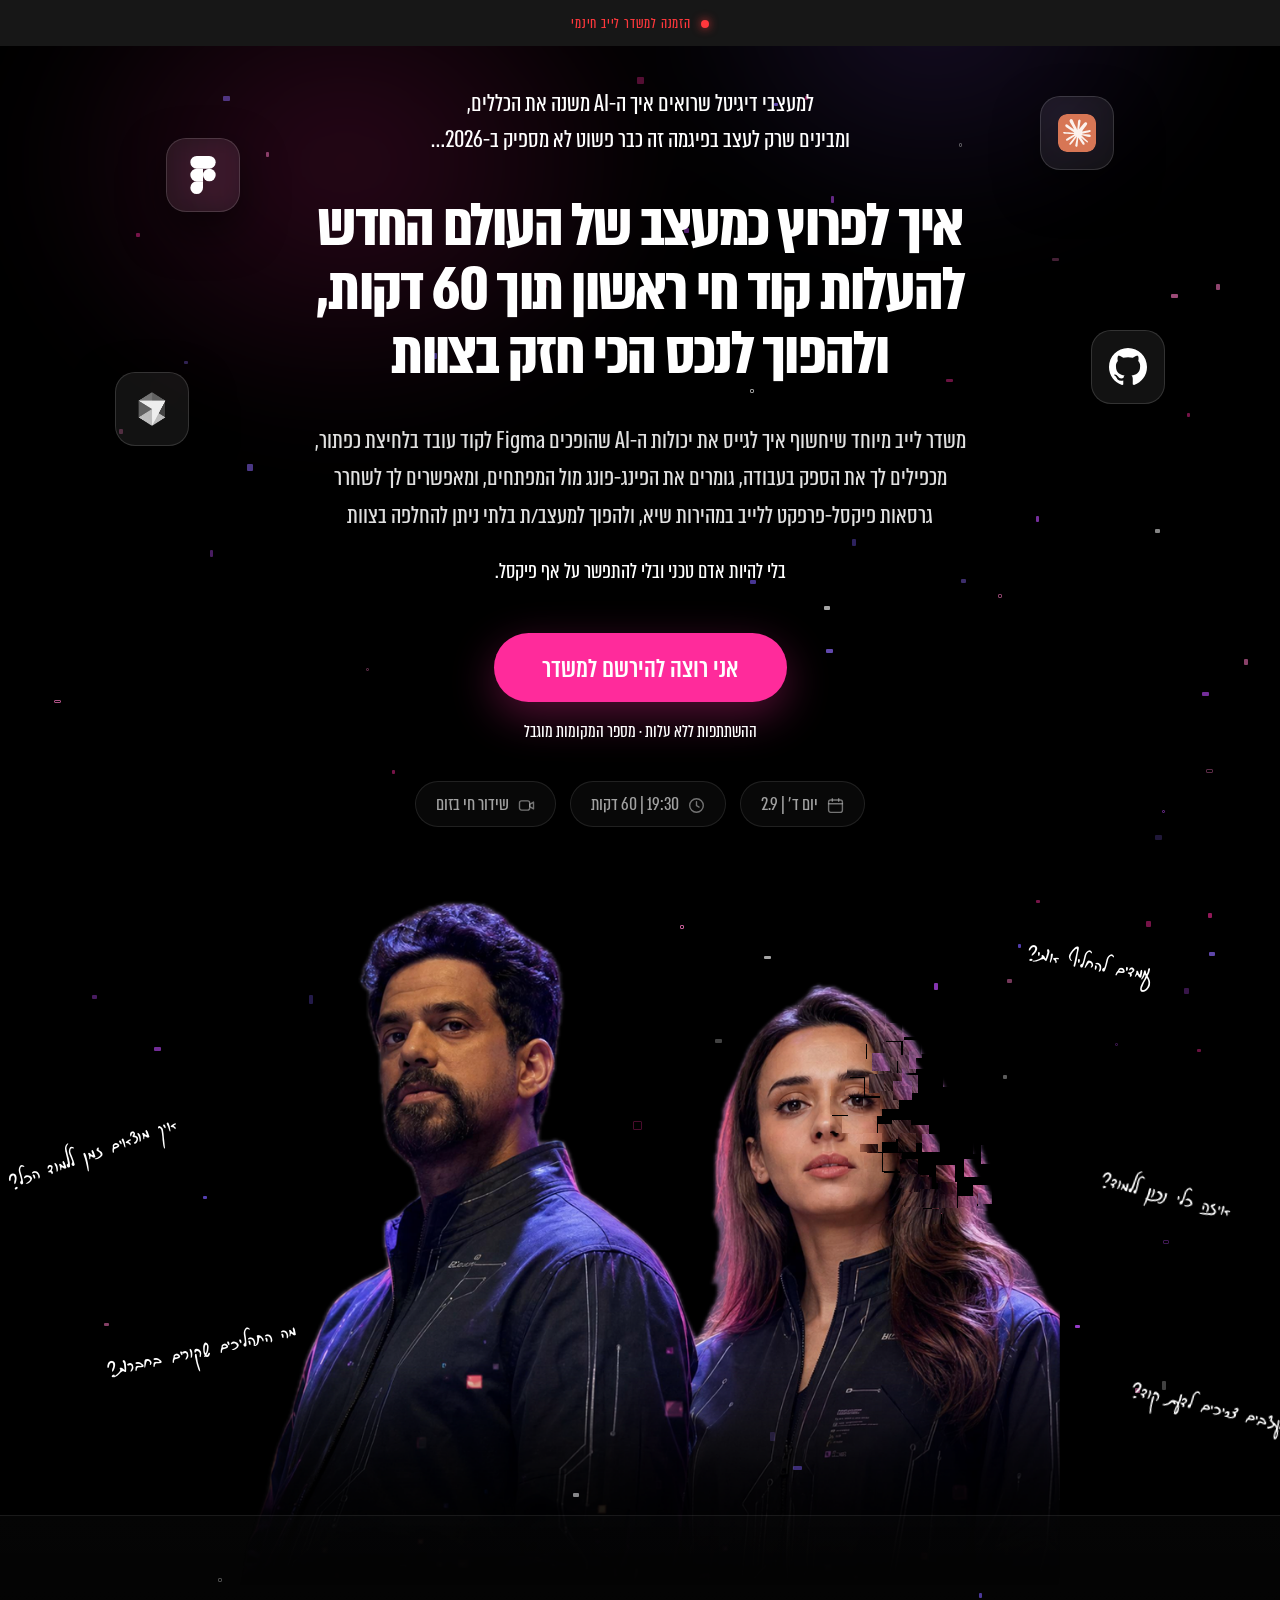
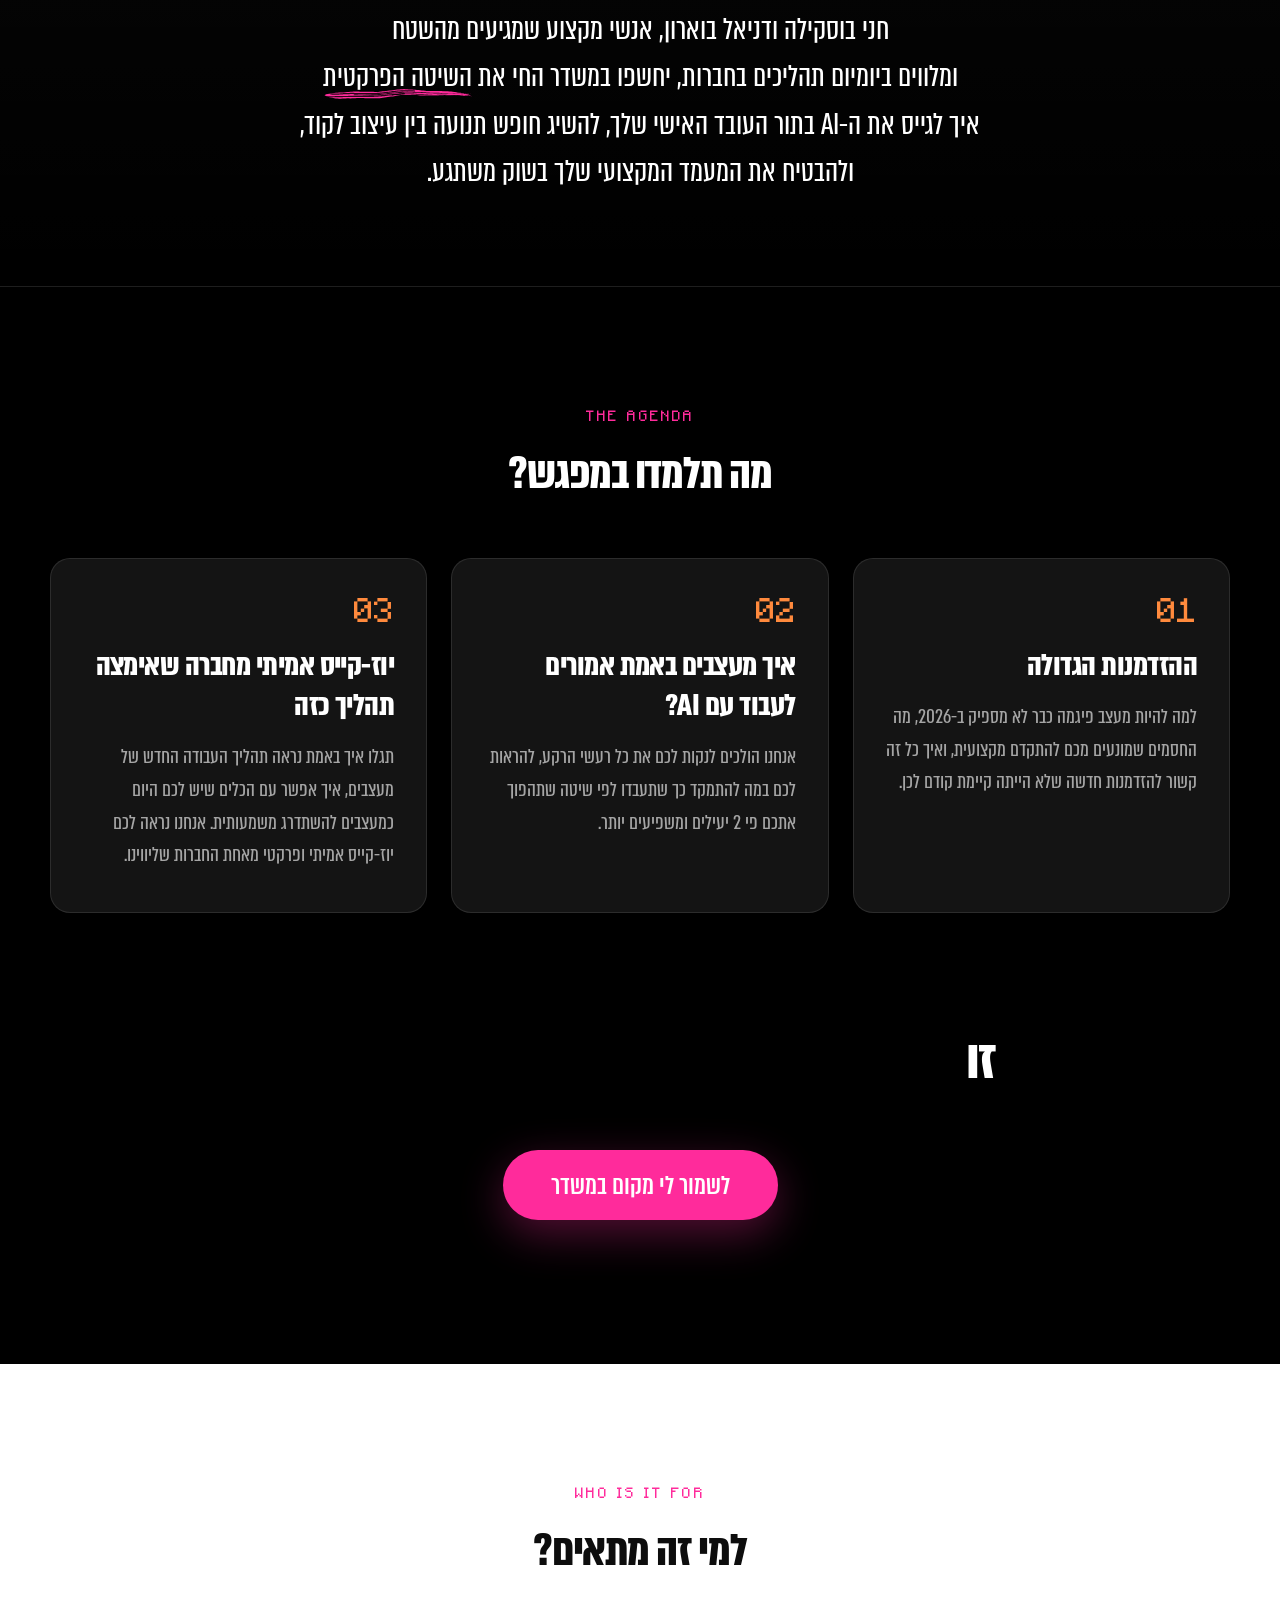
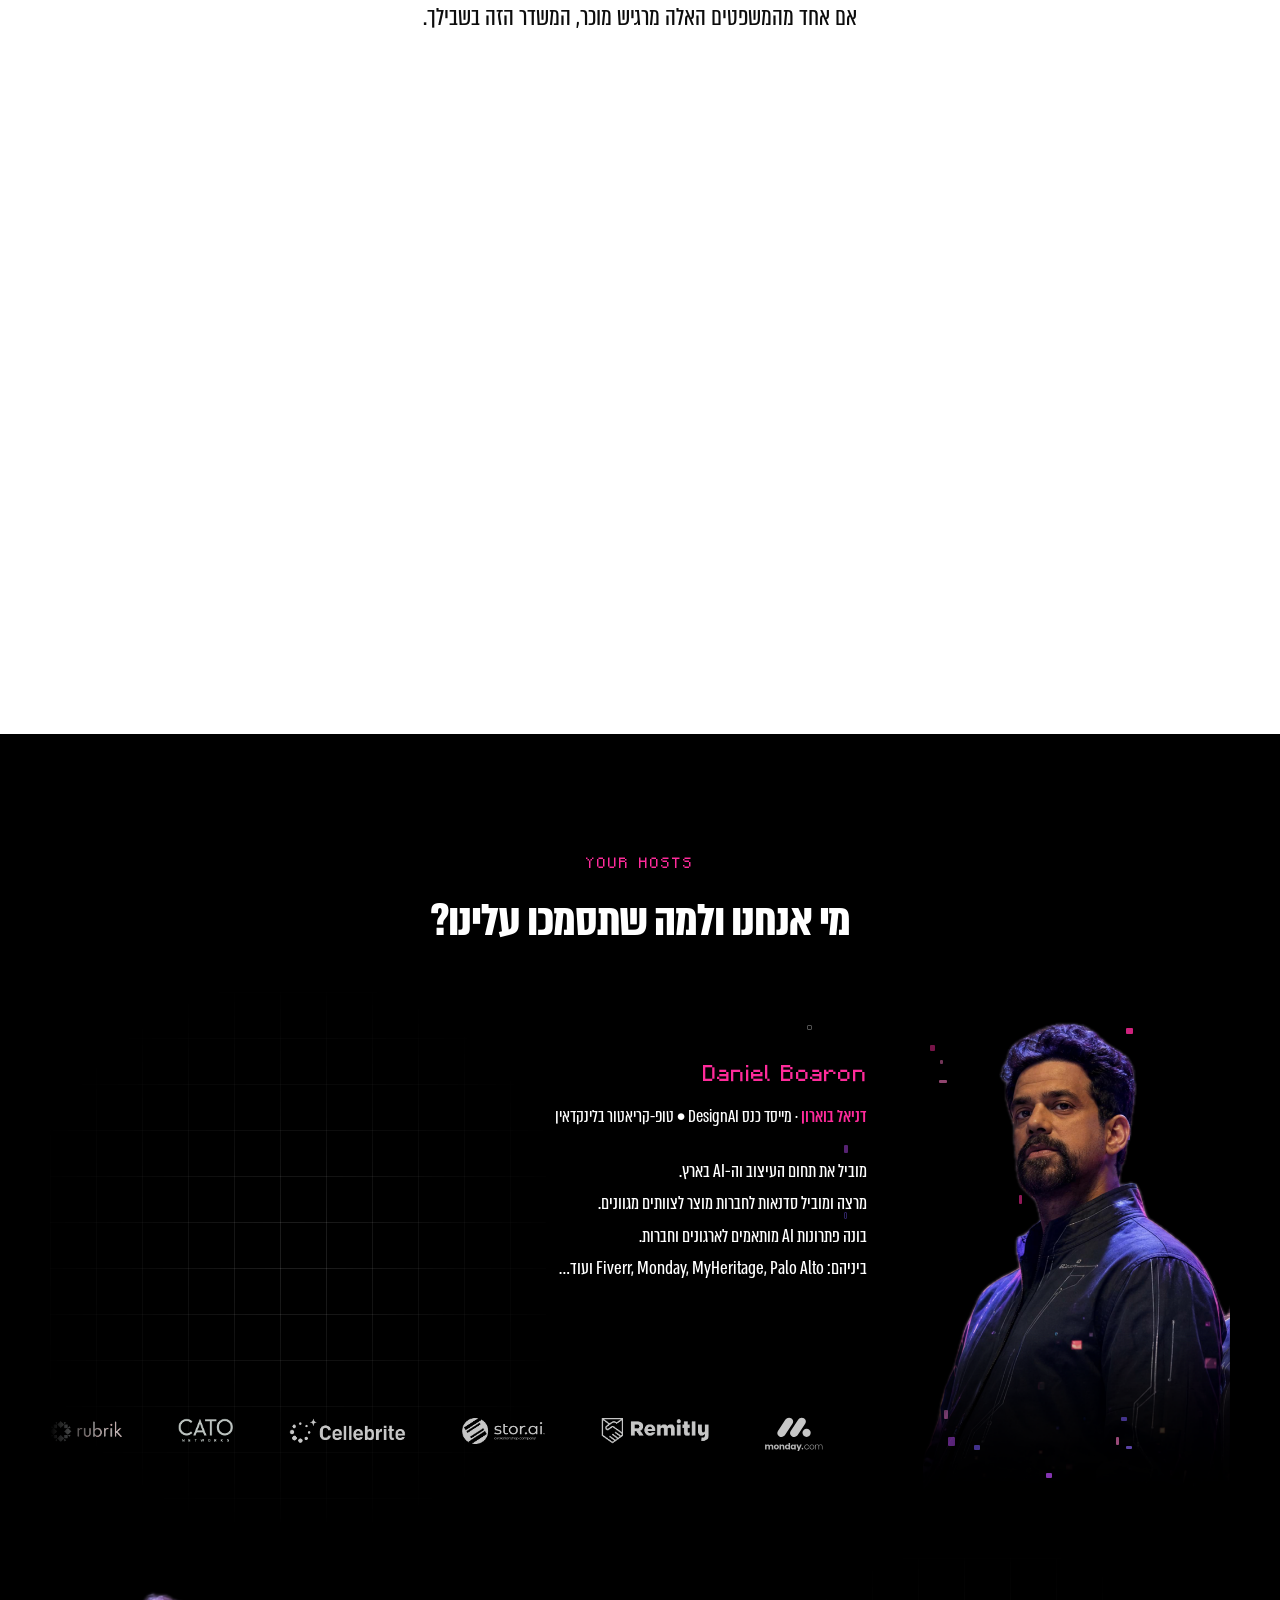
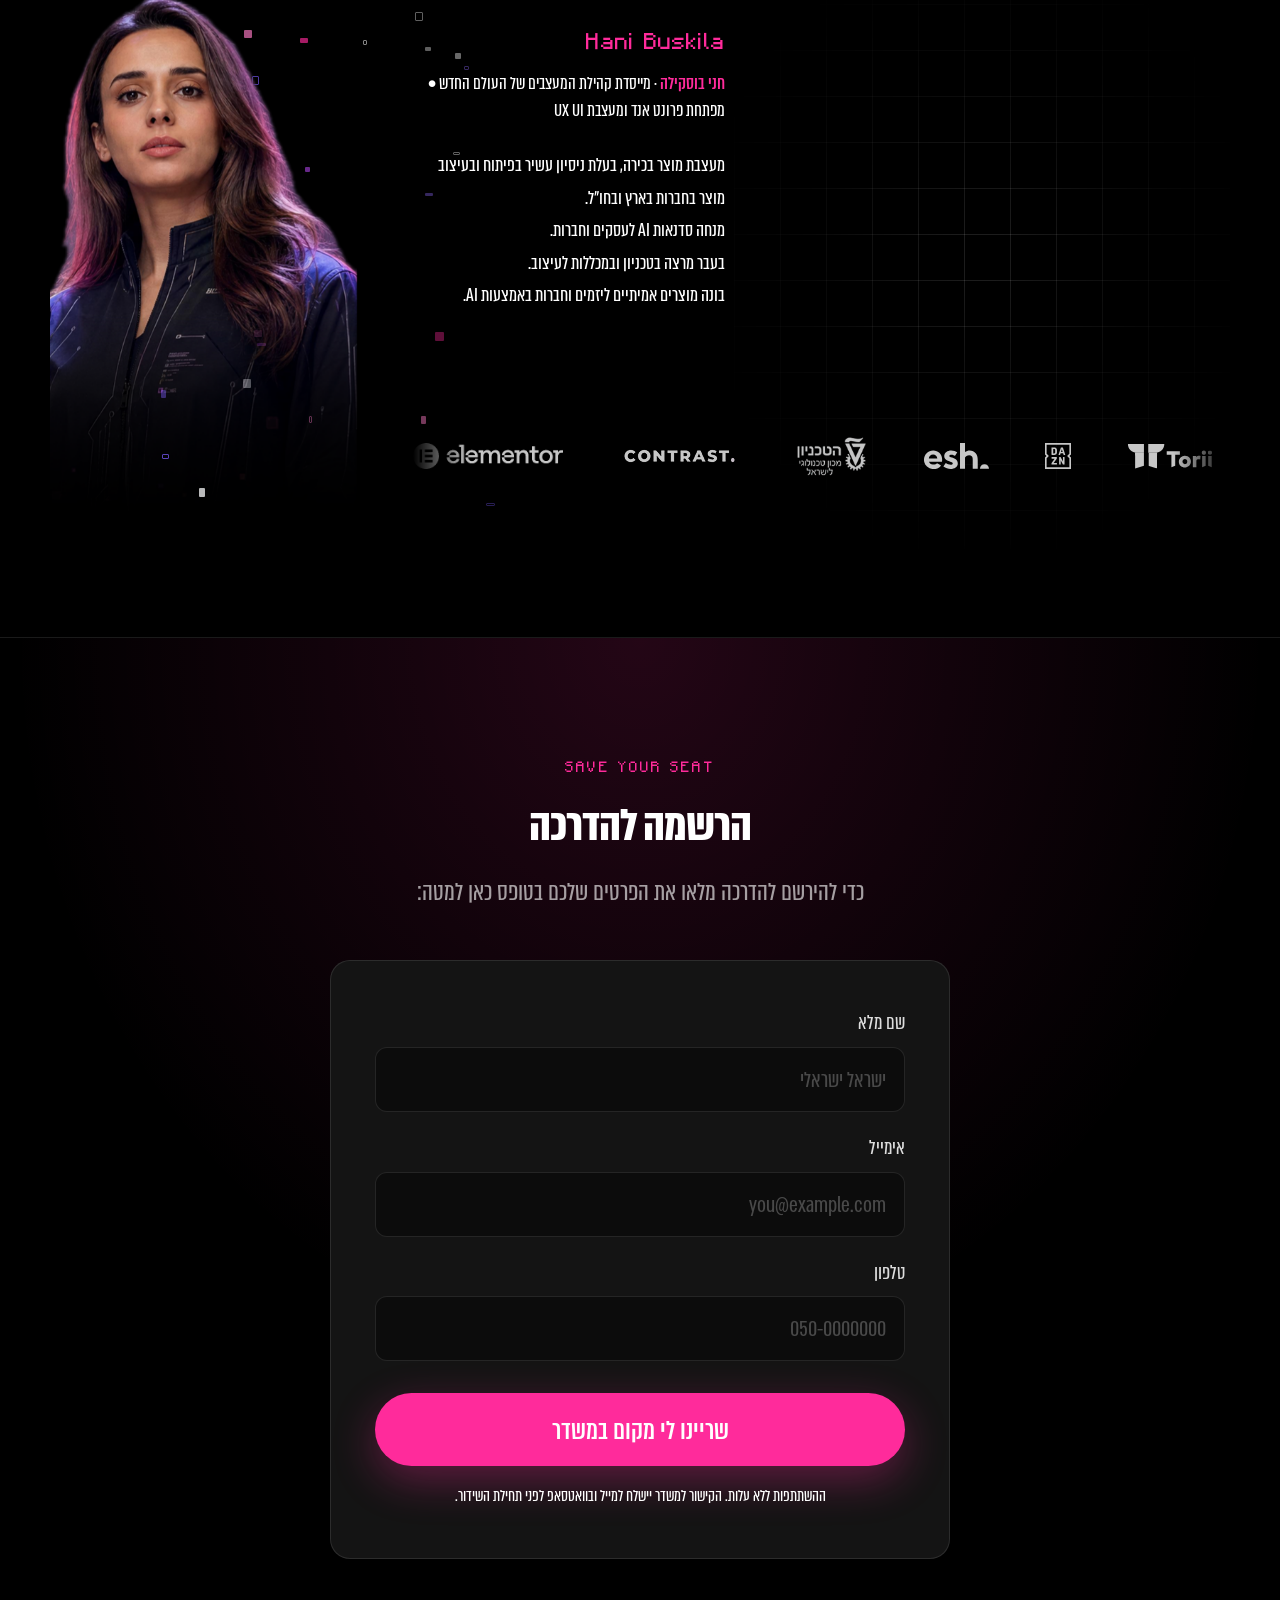
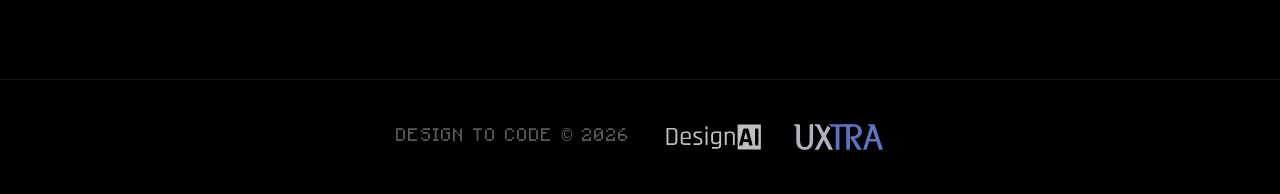
==== index.html @ 802e52f3 "Push the phone headline up to 55px Co-Authored-By: Claude Opus 5 (1M context) <noreply@anthropic.com" ====
<!DOCTYPE html>
<html lang="he" dir="rtl">
<head>
  <meta charset="UTF-8" />
  <meta name="viewport" content="width=device-width, initial-scale=1.0" />
  <title>משדר לייב למעצבי מוצר — Design to Code</title>
  <meta name="description" content="משדר לייב מיוחד למעצבי מוצר: איך לעלות עם הקוד החי הראשון שלך תוך 60 דקות, בלי להיות אדם טכני ובלי להתפשר על אף פיקסל." />

  <link rel="canonical" href="https://uxtra.co.il/lives/design-to-code/" />

  <!-- Open Graph. These have to be absolute — a relative og:image is ignored
       by every scraper, so link previews would come back blank. -->
  <meta property="og:type" content="website" />
  <meta property="og:locale" content="he_IL" />
  <meta property="og:url" content="https://uxtra.co.il/lives/design-to-code/" />
  <meta property="og:title" content="משדר לייב למעצבי מוצר — Design to Code" />
  <meta property="og:description" content="איך לפרוץ כמעצב של העולם החדש, להעלות קוד חי ראשון תוך 60 דקות, ולהפוך לנכס הכי חזק בצוות." />
  <meta property="og:image" content="https://uxtra.co.il/lives/design-to-code/assets/logo-d2c.png" />

  <link rel="icon" href="assets/logo-d2c.png" />

  <style>
    /* ═══════════════════════════════════════════════
       FONTS — from the Design to Code design system
    ═══════════════════════════════════════════════ */
    @font-face {
      font-family: 'Minecraft';
      src: url('fonts/1_MinecraftRegular1.otf') format('opentype');
      font-weight: 400; font-style: normal; font-display: swap;
    }
    @font-face {
      font-family: 'Minecraft';
      src: url('fonts/1_MinecraftRegular1.otf') format('opentype');
      font-weight: 400; font-style: italic; font-display: swap;
    }
    @font-face {
      font-family: 'Berkowitz Hand';
      src: url('fonts/OHEyalMeirBerkowitz-Regular.woff2') format('woff2'),
           url('fonts/OHEyalMeirBerkowitz-Regular.woff') format('woff');
      font-weight: 400; font-style: normal; font-display: swap;
    }
    @font-face {
      font-family: 'Almoni Tzar';
      src: url('fonts/almoni-tzar-regular-aaa.otf') format('opentype');
      font-weight: 400; font-style: normal; font-display: swap;
    }
    @font-face {
      font-family: 'Almoni Tzar';
      src: url('fonts/almoni-tzar-medium-aaa.otf') format('opentype');
      font-weight: 500; font-style: normal; font-display: swap;
    }
    @font-face {
      font-family: 'Almoni Tzar';
      src: url('fonts/almoni-tzar-bold-aaa.otf') format('opentype');
      font-weight: 700; font-style: normal; font-display: swap;
    }

    /* ═══════════════════════════════════════════════
       TOKENS
    ═══════════════════════════════════════════════ */
    :root {
      --bg:            #000000;
      --card:          #141414;
      --card-2:        #1b1b1b;
      --pink:          #ff2b9b;
      --pink-hot:      #ff2b75;
      --yellow:        #ffc937;
      --green:         #7bed52;
      --red:           #ff383c;
      --orange:        #ff8a3d;
      --text:          #ffffff;
      --muted:         rgba(255, 255, 255, 0.62);
      --faint:         rgba(255, 255, 255, 0.35);
      --border:        rgba(255, 255, 255, 0.10);
      --radius:        20px;
      --radius-sm:     12px;
      --maxw:          1260px;
      --ease:          cubic-bezier(0.22, 1, 0.36, 1);
    }

    *, *::before, *::after { margin: 0; padding: 0; box-sizing: border-box; }

    html { scroll-behavior: smooth; }

    body {
      background: var(--bg);
      color: var(--text);
      font-family: 'Almoni Tzar', system-ui, sans-serif;
      font-weight: 400;
      direction: rtl;
      overflow-x: hidden;
      -webkit-font-smoothing: antialiased;
      line-height: 1.35;
    }

    ::selection { background: var(--pink); color: #fff; }

    a { color: inherit; }

    /* ═══════════════════════════════════════════════
       LAYOUT
    ═══════════════════════════════════════════════ */
    .wrap {
      max-width: var(--maxw);
      margin: 0 auto;
      padding-inline: 40px;
    }

    section { position: relative; }

    .section-pad { padding-block: 120px; }

    .eyebrow {
      font-family: 'Minecraft', monospace;
      font-size: 15px;
      letter-spacing: 0.14em;
      text-transform: uppercase;
      color: var(--pink);
      margin-bottom: 20px;
      display: block;
      text-align: center;
    }

    h2.section-title {
      text-align: center;
      font-size: 52px;
      font-weight: 700;
      line-height: 1.05;
      letter-spacing: -0.02em;
      margin-bottom: 20px;
    }

    .section-lead {
      font-size: 28px;
      color: var(--muted);
      max-width: 58ch;
      line-height: 1.4;
      text-align: center;
      margin-inline: auto;
    }

    /* Emphasis is weight-only — no colour in running text */
    .hl-yellow,
    .hl-pink { color: inherit; font-weight: 700; }

    /* ═══════════════════════════════════════════════
       REVEAL ANIMATION
    ═══════════════════════════════════════════════ */
    .reveal {
      opacity: 0;
      transform: translateY(24px);
      transition: opacity 0.8s var(--ease), transform 0.8s var(--ease);
    }
    .reveal.is-in { opacity: 1; transform: none; }

    @media (prefers-reduced-motion: reduce) {
      html { scroll-behavior: auto; }
      .reveal { opacity: 1; transform: none; transition: none; }
    }

    /* ═══════════════════════════════════════════════
       HERO
    ═══════════════════════════════════════════════ */
    .hero {
      min-height: auto;
      display: flex;
      flex-direction: column;
      align-items: center;
      justify-content: center;
      text-align: center;
      padding: 40px 32px 56px;
      z-index: 2;
      position: relative;
      overflow: visible;
    }

    /* Pink wash over the hero. Kept inside the section's own width — negative
       insets put the gradient's edge off-canvas, which rendered as a hard line
       down the left of the screen. */
    .hero::before {
      content: '';
      position: absolute;
      inset: -46% 0 auto 0;
      height: 150%;
      background:
        radial-gradient(36% 30% at 27% 40%, rgba(255, 43, 155, 0.16), transparent 72%),
        radial-gradient(32% 26% at 73% 28%, rgba(150, 90, 255, 0.14), transparent 72%);
      pointer-events: none;
      z-index: 0;
      filter: blur(44px);
      mix-blend-mode: screen;
    }

    .hero > * { position: relative; z-index: 1; }

    /* 1 · qualifier — smallest, faintest: the "is this me?" filter */
    .hero-qualifier {
      font-size: 27px;
      color: var(--text);
      line-height: 1.35;
      max-width: 100%;
      margin-inline: auto;
      margin-bottom: 36px;
    }

    .live-dot {
      width: 8px; height: 8px;
      border-radius: 50%;
      background: var(--red);
      box-shadow: 0 0 10px rgba(255, 56, 60, 0.9);
      animation: live-blink 1.4s ease-in-out infinite;
    }

    @keyframes live-blink {
      0%, 100% { opacity: 1;    transform: scale(1); }
      50%      { opacity: 0.25; transform: scale(0.82); }
    }

    @media (prefers-reduced-motion: reduce) {
      .live-dot { animation: none; }
    }

    /* 3 · headline — the loudest thing on the page */
    h1.hero-title {
      font-size: 70px;
      font-weight: 700;
      line-height: 0.91;
      letter-spacing: -0.025em;
      max-width: 100%;
      margin-bottom: 36px;
    }

    /* 4 · promise paragraph */
    .hero-sub {
      font-size: 27px;
      font-weight: 400;
      color: rgba(255, 255, 255, 0.88);
      max-width: 66ch;
      line-height: 1.4;
      margin-bottom: 20px;
    }

    .hero-sub strong { color: inherit; font-weight: inherit; }

    /* 5 · objection-killer */
    .hero-tagline {
      font-size: 24px;
      color: var(--text);
      max-width: 58ch;
      line-height: 1.4;
      margin-bottom: 44px;
    }

    .hero-meta {
      display: flex;
      gap: 14px;
      flex-wrap: wrap;
      justify-content: center;
      margin-top: 36px;
    }

    .meta-pill {
      display: inline-flex;
      align-items: center;
      gap: 9px;
      border: 1px solid var(--border);
      border-radius: 100px;
      padding: 9px 20px 7px;
      font-size: 21px;
      color: var(--muted);
      background: rgba(255, 255, 255, 0.03);
    }

    .meta-pill svg { flex-shrink: 0; opacity: 0.7; }

    /* Full-bleed red strip announcing the broadcast. */
    .live-strip {
      background: #171717;
      color: var(--red);
      display: flex;
      align-items: center;
      justify-content: center;
      gap: 10px;
      padding: 13px 20px 11px;
      font-size: 16px;
      letter-spacing: 0.05em;
      position: relative;
      z-index: 5;
    }

    .live-strip .live-dot {
      background: var(--red);
      box-shadow: 0 0 10px rgba(255, 56, 60, 0.9);
    }

    /* ═══════════════════════════════════════════════
       HERO VISUAL — the hosts, floating tool tiles,
       and a drifting pixel field
    ═══════════════════════════════════════════════ */
    .hero-visual {
      padding: 16px 32px 0;
      margin-bottom: -7%;
      overflow-x: clip;
      position: relative;
      z-index: 1;
    }

    .visual-stage {
      position: relative;
      max-width: 1140px;
      margin: 0 auto;
      display: flex;
      justify-content: center;
    }

    /* ── Floating tool tiles ── */
    .hero-deco {
      position: absolute;
      inset: 0;
      z-index: 0;
      pointer-events: none;
      overflow: hidden;
    }

    .tile {
      position: absolute;
      width: 74px;
      height: 74px;
      border-radius: 20px;
      display: grid;
      place-items: center;
      background: rgba(255, 255, 255, 0.07);
      border: 1px solid rgba(255, 255, 255, 0.14);
      backdrop-filter: blur(14px);
      -webkit-backdrop-filter: blur(14px);
      box-shadow: 0 18px 44px rgba(0, 0, 0, 0.5);
      animation: tile-float ease-in-out infinite;
    }

    .tile img, .tile svg { width: 38px; height: 38px; display: block; }
    .tile img { border-radius: 9px; }

    /* Two a side, and staggered so no two ever bob in lockstep. */
    .tile-1 { inset-inline-start: 13%; top: 6%;  animation-duration: 6.5s; animation-delay: 0s; }
    .tile-2 { inset-inline-start: 9%;  top: 34%; animation-duration: 8.2s; animation-delay: -2.4s; }
    .tile-3 { inset-inline-end: 13%;   top: 11%; animation-duration: 7.1s; animation-delay: -4.1s; }
    .tile-4 { inset-inline-end: 9%;    top: 39%; animation-duration: 9.0s; animation-delay: -6.3s; }

    @keyframes tile-float {
      0%, 100% { transform: translateY(0)     rotate(-2deg); }
      50%      { transform: translateY(-18px) rotate(2deg); }
    }

    @media (prefers-reduced-motion: reduce) {
      .tile { animation: none; }
    }

    @media (max-width: 900px) {
      .tile { width: 56px; height: 56px; border-radius: 16px; }
      .tile img, .tile svg { width: 28px; height: 28px; }
    }

    /* No room to float them at the sides, so on a phone the tiles become a
       row at the very top of the hero, above the copy. Making the wrapper
       static hands the pixel layer up to .hero, which is positioned. */
    @media (max-width: 600px) {
      .hero-deco {
        position: static;
        display: flex;
        align-items: flex-start;
        justify-content: center;
        gap: 10px;
        /* The tilts and the drop each tile hangs at both reach above the row
           box; this keeps the top corners clear of whatever sits above. */
        padding-top: 14px;
        margin-bottom: 34px;
      }

      .hero-deco .tile {
        position: static;
        width: 56px;
        height: 56px;
        border-radius: 15px;
      }

      .hero-deco .tile img,
      .hero-deco .tile svg { width: 28px; height: 28px; }

      /* Dealt out at angles and hung at different heights, so the row reads as
         scattered cards rather than four boxes in a line. The bob is also cut
         right down — at full amplitude it just looked like a broken row. */
      .hero-deco .tile { animation-name: tile-bob; }

      .hero-deco .tile-1 { --tilt: -8deg; margin-top: 12px; }
      .hero-deco .tile-2 { --tilt:  6deg; margin-top: 0; }
      .hero-deco .tile-3 { --tilt: -5deg; margin-top: 16px; }
      .hero-deco .tile-4 { --tilt: 10deg; margin-top: 4px; }
    }

    @keyframes tile-bob {
      0%, 100% { transform: translateY(0)    rotate(var(--tilt, 0deg)); }
      50%      { transform: translateY(-5px) rotate(calc(var(--tilt, 0deg) + 2deg)); }
    }

    /* ── Drifting pixels ── */
    .pixels { position: absolute; inset: 0; z-index: 1; pointer-events: none; }

    .pixels i {
      position: absolute;
      display: block;
      border-radius: 1px;
      animation-name: pixel-drift;
      animation-timing-function: ease-in-out;
      animation-iteration-count: infinite;
      will-change: transform, opacity;
    }

    @keyframes pixel-drift {
      0%   { transform: translate(0, 0) scale(1); }
      25%  { transform: translate(6px, -18px) scale(1.25); }
      50%  { transform: translate(-4px, -34px) scale(0.85); }
      75%  { transform: translate(-9px, -16px) scale(1.1); }
      100% { transform: translate(0, 0) scale(1); }
    }

    /* Same drift laid on its side: the hosts' pixels travel away from them
       instead of upwards. */
    @keyframes pixel-drift-left {
      0%   { transform: translate(0, 0) scale(1); }
      25%  { transform: translate(-18px, 6px) scale(1.25); }
      50%  { transform: translate(-34px, -4px) scale(0.85); }
      75%  { transform: translate(-16px, -9px) scale(1.1); }
      100% { transform: translate(0, 0) scale(1); }
    }

    @keyframes pixel-drift-right {
      0%   { transform: translate(0, 0) scale(1); }
      25%  { transform: translate(18px, 6px) scale(1.25); }
      50%  { transform: translate(34px, -4px) scale(0.85); }
      75%  { transform: translate(16px, -9px) scale(1.1); }
      100% { transform: translate(0, 0) scale(1); }
    }

    @media (prefers-reduced-motion: reduce) {
      .pixels i { animation: none; }
    }

    .visual-photo-wrap {
      position: relative;
      z-index: 2;
      width: clamp(220px, 74vw, 840px);
      line-height: 0;
      /* Their bodies are cut by the frame — fade the last stretch so it reads
         as fading out rather than being sliced off. */
      -webkit-mask-image: linear-gradient(to bottom, #000 72%, rgba(0,0,0,0.55) 88%, transparent 100%);
      mask-image: linear-gradient(to bottom, #000 72%, rgba(0,0,0,0.55) 88%, transparent 100%);
    }

    .visual-photo {
      display: block;
      width: 100%;
      height: auto;
    }

    /* Sits exactly over the photo. Hidden until the script has something to
       draw, so a failed load leaves the plain photo visible. */
    .visual-canvas {
      position: absolute;
      inset: 0;
      width: 100%;
      height: 100%;
      display: none;
    }

    .visual-photo-wrap.is-pixelated .visual-canvas { display: block; }
    .visual-photo-wrap.is-pixelated .visual-photo { visibility: hidden; }

    /* ── Handwritten questions scattered around the hosts ──
       The rotation lives on the positioned wrapper and the fade-in on the
       inner span, because .reveal resets transform when it lands. */
    .hand-notes {
      position: absolute;
      inset: 0;
      z-index: 3;
      pointer-events: none;
    }

    .hand-note {
      position: absolute;
      font-family: 'Berkowitz Hand', 'Almoni Tzar', sans-serif;
      font-size: clamp(13px, 1.4vw, 24px);
      line-height: 1.15;
      color: #fff;
      white-space: nowrap;
      text-shadow: 0 2px 22px rgba(0, 0, 0, 0.9);
    }

    .hand-note > span {
      display: inline-block;
    }

    .hand-note.n1 { left: -6%;  top: 34%; transform: rotate(-20deg); }
    .hand-note.n2 { left:  3%;  top: 62%; transform: rotate(-12deg); }
    .hand-note.n3 { right:  5%; top:  7%; transform: rotate(10deg); }
    .hand-note.n4 { right: -2%; top: 40%; transform: rotate(14deg); }
    .hand-note.n5 { right: -7%; top: 70%; transform: rotate(13deg); }

    /* The margins beside the photo vanish as the stage narrows, so the notes
       move onto the dark edges of the frame itself and flatten their tilt. */
    @media (max-width: 900px) {
      .hand-note { font-size: clamp(11px, 2.3vw, 17px); }
      .hand-note.n1 { left:  0%;  top: 18%; transform: rotate(-13deg); }
      .hand-note.n2 { left: -1%;  top: 72%; transform: rotate(-9deg); }
      .hand-note.n3 { right: 0%;  top:  6%; transform: rotate(9deg); }
      .hand-note.n4 { right: -1%; top: 43%; transform: rotate(11deg); }
      .hand-note.n5 { right: 0%;  top: 86%; transform: rotate(9deg); }
    }

    /* On a phone the frame is only ~130px tall, so anything pinned around it
       lands on their faces. Below that width the notes drop out of the stage
       and stack under the photo, keeping the tilt but staying readable. */
    @media (max-width: 600px) {
      /* The section normally pulls the next one up under the photo's fade;
         with the notes stacked below, that overlap would cut through them. */
      .hero-visual { margin-bottom: 0; padding-bottom: 12px; }

      .visual-stage { flex-direction: column; align-items: center; }

      .hand-notes {
        position: static;
        display: flex;
        flex-direction: column;
        align-items: center;
        gap: 13px;
        margin-top: 22px;
      }

      .hand-note {
        position: static;
        font-size: clamp(15px, 4.3vw, 20px);
        text-shadow: none;
      }

      .hand-note.n1 { transform: rotate(-3deg); }
      .hand-note.n2 { transform: rotate(2.5deg); }
      .hand-note.n3 { transform: rotate(-2deg); }
      .hand-note.n4 { transform: rotate(3deg); }
      .hand-note.n5 { transform: rotate(-2.5deg); }
    }

    }

    @media (max-width: 600px) {
      .hero-visual { padding: 26px 16px 0; }
      .live-strip { font-size: 15px; }
    }

    /* ═══════════════════════════════════════════════
       CTA BUTTON
    ═══════════════════════════════════════════════ */
    .cta {
      display: inline-flex;
      align-items: center;
      justify-content: center;
      gap: 12px;
      background: var(--pink);
      color: #fff;
      font-family: 'Almoni Tzar', sans-serif;
      font-size: 30px;
      font-weight: 500;
      padding: 16px 48px 13px;
      border: none;
      border-radius: 100px;
      text-decoration: none;
      cursor: pointer;
      transition: transform 0.2s var(--ease), box-shadow 0.2s var(--ease), background 0.2s ease;
      box-shadow: 0 14px 44px rgba(255, 43, 155, 0.32);
    }

    .cta:hover {
      transform: translateY(-2px);
      background: #ff45a8;
      box-shadow: 0 18px 54px rgba(255, 43, 155, 0.45);
    }

    .cta:active { transform: translateY(0); }

    .cta:focus-visible { outline: 3px solid var(--yellow); outline-offset: 3px; }

    .cta-note {
      display: block;
      font-size: 20px;
      color: var(--text);
      margin-top: 16px;
    }

    /* ═══════════════════════════════════════════════
       PROMISE STRIP
    ═══════════════════════════════════════════════ */
    .promise {
      border-block: 1px solid var(--border);
      background: linear-gradient(180deg, rgba(255,255,255,0.02), transparent);
      padding-block: 90px;
    }

    .promise p {
      font-size: 34px;
      line-height: 1.4;
      /* Wide enough for the longest authored line to sit on one row, so the
         brush stroke under a phrase is never split across a line break. */
      max-width: 66ch;
      margin: 0 auto;
      text-align: center;
    }

    .promise .scribble { white-space: nowrap; }

    /* ═══════════════════════════════════════════════
       LEARN CARDS
    ═══════════════════════════════════════════════ */
    /* Keeps a hyphenated term from splitting across a line break. */
    .nb { white-space: nowrap; }

    .learn-grid {
      display: grid;
      grid-template-columns: repeat(3, 1fr);
      gap: 24px;
      margin-top: 56px;
    }

    .learn-card {
      background: var(--card);
      border: 1px solid var(--border);
      border-radius: var(--radius);
      padding: 36px 32px 40px;
      display: flex;
      flex-direction: column;
      gap: 16px;
      transition: border-color 0.3s ease, transform 0.3s var(--ease);
    }

    .learn-card:hover {
      border-color: rgba(255, 43, 155, 0.45);
      transform: translateY(-4px);
    }

    .learn-num {
      font-family: 'Minecraft', monospace;
      font-size: 34px;
      color: var(--orange);
      line-height: 1;
    }

    .learn-card h3 {
      font-size: 35px;
      font-weight: 700;
      line-height: 1.15;
      letter-spacing: -0.015em;
    }

    .learn-card p {
      font-size: 23px;
      color: var(--muted);
      line-height: 1.42;
    }

    /* The closing line and its button sit between the cards above and the end
       of the section. Matching the space above to the section's own bottom
       padding centres the pair in what's left instead of leaving it stranded
       under the cards. */
    .learn-closer {
      margin-top: 110px;
      margin-bottom: 24px;
      text-align: center;
      /* At headline size the sentence outgrows the reading column and must not
         wrap, so it reclaims the column's own padding on both sides. */
      margin-inline: -40px;
    }

    .learn-closer p {
      /* One line, edge to edge. The size follows the viewport so the sentence
         never wraps — a line that breaks mid-type reads as a paragraph filling
         in, not as something being written. */
      font-size: clamp(17px, 4.9vw, 70px);
      white-space: nowrap;
      font-weight: 700;
      line-height: 1.2;
      max-width: none;
      margin: 0 auto 52px;
      letter-spacing: -0.025em;
      position: relative;
    }

    /* The write head. Positioned from measured geometry rather than inserted
       into the text, so it lands correctly inside the Latin run too. */
    .type-caret {
      position: absolute;
      top: 50%;
      width: 3px;
      height: 0.78em;
      background: var(--pink);
      transform: translateY(-50%);
      opacity: 0;
      pointer-events: none;
    }

    .type-caret.on {
      opacity: 1;
      animation: caret-blink 0.9s step-end infinite;
    }

    @keyframes caret-blink {
      0%, 55% { opacity: 1; }
      55.01%, 100% { opacity: 0; }
    }

    /* Characters are laid out from the start and only faded in, so the line
       never reflows as it fills — with mixed Hebrew and Latin, removing and
       re-adding text would let bidi reorder the whole line mid-type. */
    .type-line span {
      opacity: 0;
      transition: opacity 0.12s linear;
    }

    .type-line span.on { opacity: 1; }

    .type-cta {
      opacity: 0;
      transform: translateY(14px) scale(0.96);
      transition: opacity 0.45s var(--ease), transform 0.45s var(--ease);
      pointer-events: none;
    }

    .type-cta.is-in {
      opacity: 1;
      transform: none;
      pointer-events: auto;
    }

    @media (prefers-reduced-motion: reduce) {
      .type-line span { opacity: 1; }
      .type-cta { opacity: 1; transform: none; pointer-events: auto; }
    }

    /* ═══════════════════════════════════════════════
       WHO IS IT FOR
    ═══════════════════════════════════════════════ */
    /* A staircase: each line starts further in than the one above it, so the
       list reads as a descent rather than a grid to scan. */
    .for-list {
      display: flex;
      flex-direction: column;
      gap: 14px;
      margin-top: 48px;
      /* Rows start parked off to the right; contain that so it cannot widen
         the document before the scroll handler brings them in. */
      overflow-x: clip;
    }

    .for-item {
      display: flex;
      gap: 16px;
      align-items: flex-start;
      background: var(--card-2);
      border-radius: var(--radius-sm);
      padding: 22px 26px;
      font-size: 24px;
      line-height: 1.35;
      color: rgba(255, 255, 255, 0.86);
      width: 100%;
      max-width: 760px;
      /* --step is set per row below; inline-start is the right edge in RTL. */
      margin-inline-start: calc(var(--step, 0) * 52px);
      /* Start parked off to the right; the scroll handler drives it home. */
      opacity: 0;
      transform: translateX(140px);
      will-change: transform, opacity;
    }

    @media (prefers-reduced-motion: reduce) {
      .for-item { opacity: 1; transform: none; }
    }

    .for-item:nth-child(1) { --step: 0; }
    .for-item:nth-child(2) { --step: 1; }
    .for-item:nth-child(3) { --step: 2; }
    .for-item:nth-child(4) { --step: 3; }
    .for-item:nth-child(5) { --step: 4; }
    .for-item:nth-child(6) { --step: 5; }

    .for-check {
      flex-shrink: 0;
      font-family: 'Minecraft', monospace;
      font-size: 20px;
      line-height: 1;
      color: var(--pink);
      margin-top: 6px;
      /* The glyph is a bare '<' in the pixel face. Bidi mirrors bracket
         characters in an RTL run, so it renders as '>' and points away from
         the sentence; flipping it back aims it into the text, along the
         reading direction. */
      transform: scaleX(-1);
    }

    /* Hand-drawn underline. Painted as a background rather than a pseudo-element
       so a phrase that wraps gets the stroke on each line instead of one bar
       stretched across the gap. */
    .scribble {
      background-image: url("data:image/svg+xml,%3Csvg%20xmlns%3D%22http%3A%2F%2Fwww.w3.org%2F2000%2Fsvg%22%20viewBox%3D%220%200%20300%2020%22%20preserveAspectRatio%3D%22none%22%3E%3Cpath%20d%3D%22M3.0%2C11.5%20L6.3%2C10.4%20L9.5%2C10.1%20L12.8%2C9.7%20L16.1%2C9.3%20L19.3%2C9.0%20L22.6%2C8.6%20L25.9%2C8.5%20L29.1%2C8.3%20L32.4%2C8.2%20L35.7%2C8.2%20L38.9%2C8.2%20L42.2%2C8.0%20L45.5%2C7.8%20L48.7%2C7.6%20L52.0%2C7.4%20L55.3%2C7.2%20L58.5%2C7.1%20L61.8%2C6.9%20L65.1%2C6.9%20L68.3%2C6.9%20L71.6%2C7.0%20L74.9%2C7.1%20L78.1%2C7.1%20L81.4%2C7.1%20L84.7%2C7.1%20L87.9%2C7.2%20L91.2%2C7.2%20L94.5%2C7.2%20L97.7%2C7.2%20L101.0%2C7.3%20L104.3%2C7.4%20L107.5%2C7.5%20L110.8%2C7.4%20L114.1%2C7.2%20L117.3%2C7.0%20L120.6%2C6.7%20L123.9%2C6.5%20L127.1%2C6.2%20L130.4%2C6.0%20L133.7%2C5.7%20L136.9%2C5.6%20L140.2%2C5.4%20L143.5%2C5.1%20L146.7%2C4.8%20L150.0%2C4.5%20L153.3%2C4.3%20L156.5%2C4.1%20L159.8%2C4.0%20L163.1%2C3.9%20L166.3%2C4.0%20L169.6%2C4.1%20L172.9%2C4.3%20L176.1%2C4.4%20L179.4%2C4.5%20L182.7%2C4.6%20L185.9%2C4.7%20L189.2%2C4.9%20L192.5%2C5.1%20L195.7%2C5.3%20L199.0%2C5.5%20L202.3%2C5.7%20L205.5%2C6.0%20L208.8%2C6.2%20L212.1%2C6.2%20L215.3%2C6.2%20L218.6%2C6.2%20L221.9%2C6.2%20L225.1%2C6.2%20L228.4%2C6.2%20L231.7%2C6.2%20L234.9%2C6.3%20L238.2%2C6.4%20L241.5%2C6.6%20L244.7%2C6.6%20L248.0%2C6.6%20L251.3%2C6.7%20L254.5%2C6.8%20L257.8%2C7.0%20L261.1%2C7.2%20L264.3%2C7.5%20L267.6%2C7.9%20L270.9%2C8.3%20L274.1%2C8.7%20L277.4%2C9.1%20L280.7%2C9.4%20L283.9%2C9.6%20L287.2%2C10.0%20L290.5%2C10.4%20L293.7%2C10.9%20L297.0%2C11.7%20L297.0%2C11.3%20L293.7%2C11.7%20L290.5%2C11.9%20L287.2%2C12.0%20L283.9%2C12.1%20L280.7%2C12.0%20L277.4%2C11.8%20L274.1%2C11.7%20L270.9%2C11.6%20L267.6%2C11.6%20L264.3%2C11.6%20L261.1%2C11.6%20L257.8%2C11.7%20L254.5%2C11.7%20L251.3%2C11.6%20L248.0%2C11.5%20L244.7%2C11.4%20L241.5%2C11.5%20L238.2%2C11.6%20L234.9%2C11.7%20L231.7%2C11.8%20L228.4%2C11.9%20L225.1%2C12.0%20L221.9%2C11.9%20L218.6%2C11.8%20L215.3%2C11.8%20L212.1%2C11.9%20L208.8%2C11.9%20L205.5%2C11.9%20L202.3%2C12.0%20L199.0%2C12.0%20L195.7%2C11.9%20L192.5%2C11.6%20L189.2%2C11.4%20L185.9%2C11.3%20L182.7%2C11.3%20L179.4%2C11.2%20L176.1%2C11.2%20L172.9%2C11.2%20L169.6%2C11.2%20L166.3%2C11.2%20L163.1%2C11.1%20L159.8%2C11.2%20L156.5%2C11.4%20L153.3%2C11.7%20L150.0%2C12.0%20L146.7%2C12.3%20L143.5%2C12.7%20L140.2%2C13.0%20L136.9%2C13.2%20L133.7%2C13.4%20L130.4%2C13.8%20L127.1%2C14.2%20L123.9%2C14.5%20L120.6%2C14.8%20L117.3%2C15.0%20L114.1%2C15.2%20L110.8%2C15.3%20L107.5%2C15.2%20L104.3%2C15.2%20L101.0%2C15.2%20L97.7%2C15.3%20L94.5%2C15.3%20L91.2%2C15.3%20L87.9%2C15.3%20L84.7%2C15.2%20L81.4%2C15.1%20L78.1%2C15.0%20L74.9%2C14.9%20L71.6%2C15.0%20L68.3%2C15.1%20L65.1%2C15.2%20L61.8%2C15.3%20L58.5%2C15.4%20L55.3%2C15.5%20L52.0%2C15.4%20L48.7%2C15.4%20L45.5%2C15.5%20L42.2%2C15.6%20L38.9%2C15.7%20L35.7%2C15.8%20L32.4%2C15.8%20L29.1%2C15.7%20L25.9%2C15.6%20L22.6%2C15.3%20L19.3%2C14.8%20L16.1%2C14.4%20L12.8%2C14.0%20L9.5%2C13.5%20L6.3%2C12.8%20L3.0%2C11.3%20Z%22%20fill%3D%22%23ff2b9b%22%2F%3E%3Cpath%20d%3D%22M14.8%2C9.5%20L16.7%2C9.5%20L18.5%2C9.5%20L20.4%2C9.4%20L22.3%2C9.4%20L24.2%2C9.4%20L26.1%2C9.4%20L28.0%2C9.4%20L29.9%2C9.4%20L31.8%2C9.3%20L33.7%2C9.3%20L35.6%2C9.2%20L37.5%2C9.1%20L39.4%2C9.0%20L41.3%2C8.9%20L43.2%2C8.8%20L45.1%2C8.8%20L47.0%2C8.7%20L48.9%2C8.7%20L50.8%2C8.6%20L52.7%2C8.6%20L54.5%2C8.5%20L56.4%2C8.5%20L58.3%2C8.5%20L60.2%2C8.5%20L62.1%2C8.5%20L64.0%2C8.6%20L65.9%2C8.6%20L67.8%2C8.6%20L69.7%2C8.6%20L71.6%2C8.6%20L73.5%2C8.6%20L75.4%2C8.6%20L77.3%2C8.6%20L79.2%2C8.6%20L81.1%2C8.6%20L83.0%2C8.7%20L84.9%2C8.7%20L86.8%2C8.7%20L88.7%2C8.7%20L90.5%2C8.8%20L92.4%2C8.8%20L94.3%2C8.8%20L96.2%2C8.9%20L98.1%2C8.9%20L100.0%2C8.9%20L101.9%2C8.8%20L103.8%2C8.7%20L105.7%2C8.7%20L107.6%2C8.6%20L109.5%2C8.5%20L111.4%2C8.4%20L113.3%2C8.3%20L115.2%2C8.2%20L117.1%2C8.1%20L119.0%2C8.0%20L120.9%2C7.8%20L122.8%2C7.7%20L124.7%2C7.6%20L126.5%2C7.5%20L128.4%2C7.3%20L130.3%2C7.2%20L132.2%2C7.1%20L134.1%2C6.9%20L136.0%2C6.8%20L137.9%2C6.6%20L139.8%2C6.4%20L141.7%2C6.2%20L143.6%2C6.1%20L145.5%2C5.9%20L147.4%2C5.8%20L149.3%2C5.7%20L151.2%2C5.6%20L153.1%2C5.6%20L155.0%2C5.5%20L156.9%2C5.4%20L158.8%2C5.4%20L160.6%2C5.3%20L162.5%2C5.3%20L164.4%2C5.3%20L166.3%2C5.3%20L168.2%2C5.3%20L170.1%2C5.3%20L172.0%2C5.3%20L173.9%2C5.3%20L175.8%2C5.3%20L177.7%2C5.3%20L179.6%2C5.3%20L181.5%2C5.4%20L183.4%2C5.5%20L185.3%2C5.5%20L185.3%2C6.8%20L183.4%2C6.7%20L181.5%2C6.7%20L179.6%2C6.6%20L177.7%2C6.6%20L175.8%2C6.6%20L173.9%2C6.6%20L172.0%2C6.5%20L170.1%2C6.6%20L168.2%2C6.6%20L166.3%2C6.6%20L164.4%2C6.7%20L162.5%2C6.7%20L160.6%2C6.8%20L158.8%2C6.8%20L156.9%2C6.8%20L155.0%2C6.8%20L153.1%2C6.9%20L151.2%2C7.0%20L149.3%2C7.1%20L147.4%2C7.2%20L145.5%2C7.4%20L143.6%2C7.5%20L141.7%2C7.7%20L139.8%2C7.8%20L137.9%2C8.0%20L136.0%2C8.2%20L134.1%2C8.4%20L132.2%2C8.5%20L130.3%2C8.7%20L128.4%2C8.8%20L126.5%2C8.9%20L124.7%2C9.0%20L122.8%2C9.2%20L120.9%2C9.3%20L119.0%2C9.5%20L117.1%2C9.6%20L115.2%2C9.7%20L113.3%2C9.9%20L111.4%2C10.0%20L109.5%2C10.1%20L107.6%2C10.2%20L105.7%2C10.2%20L103.8%2C10.3%20L101.9%2C10.3%20L100.0%2C10.2%20L98.1%2C10.2%20L96.2%2C10.2%20L94.3%2C10.2%20L92.4%2C10.2%20L90.5%2C10.2%20L88.7%2C10.2%20L86.8%2C10.2%20L84.9%2C10.1%20L83.0%2C10.1%20L81.1%2C10.1%20L79.2%2C10.1%20L77.3%2C10.1%20L75.4%2C10.0%20L73.5%2C10.0%20L71.6%2C9.9%20L69.7%2C9.9%20L67.8%2C9.9%20L65.9%2C9.9%20L64.0%2C9.9%20L62.1%2C9.9%20L60.2%2C10.0%20L58.3%2C10.0%20L56.4%2C10.1%20L54.5%2C10.1%20L52.7%2C10.2%20L50.8%2C10.3%20L48.9%2C10.3%20L47.0%2C10.4%20L45.1%2C10.4%20L43.2%2C10.4%20L41.3%2C10.4%20L39.4%2C10.5%20L37.5%2C10.6%20L35.6%2C10.6%20L33.7%2C10.7%20L31.8%2C10.8%20L29.9%2C10.8%20L28.0%2C10.8%20L26.1%2C10.9%20L24.2%2C10.9%20L22.3%2C10.9%20L20.4%2C10.9%20L18.5%2C10.8%20L16.7%2C10.6%20L14.8%2C10.5%20Z%22%20fill%3D%22%23000%22%20opacity%3D%220.85%22%2F%3E%3Cpath%20d%3D%22M61.8%2C10.5%20L64.2%2C10.4%20L66.7%2C10.4%20L69.2%2C10.4%20L71.6%2C10.5%20L74.1%2C10.5%20L76.5%2C10.5%20L79.0%2C10.6%20L81.4%2C10.6%20L83.9%2C10.6%20L86.3%2C10.6%20L88.8%2C10.7%20L91.2%2C10.6%20L93.7%2C10.6%20L96.1%2C10.5%20L98.6%2C10.4%20L101.0%2C10.4%20L103.5%2C10.3%20L105.9%2C10.2%20L108.3%2C10.2%20L110.8%2C10.1%20L113.2%2C10.0%20L115.7%2C9.9%20L118.2%2C9.8%20L120.6%2C9.6%20L123.1%2C9.5%20L125.5%2C9.3%20L127.9%2C9.1%20L130.4%2C8.9%20L132.9%2C8.7%20L135.3%2C8.5%20L137.8%2C8.4%20L140.2%2C8.2%20L142.7%2C8.1%20L145.1%2C8.0%20L147.6%2C7.9%20L150.0%2C7.7%20L152.4%2C7.6%20L154.9%2C7.5%20L157.3%2C7.5%20L159.8%2C7.3%20L162.2%2C7.2%20L164.7%2C7.1%20L167.2%2C7.1%20L169.6%2C7.0%20L172.1%2C7.1%20L174.5%2C7.1%20L177.0%2C7.1%20L179.4%2C7.2%20L181.8%2C7.2%20L184.3%2C7.3%20L186.8%2C7.4%20L189.2%2C7.4%20L191.7%2C7.5%20L194.1%2C7.5%20L196.6%2C7.6%20L199.0%2C7.6%20L201.5%2C7.7%20L203.9%2C7.8%20L206.4%2C7.9%20L208.8%2C8.0%20L211.3%2C8.1%20L213.7%2C8.2%20L216.2%2C8.3%20L218.6%2C8.3%20L221.1%2C8.4%20L223.5%2C8.5%20L226.0%2C8.5%20L228.4%2C8.5%20L230.9%2C8.5%20L233.3%2C8.5%20L235.8%2C8.6%20L238.2%2C8.6%20L240.7%2C8.7%20L243.1%2C8.8%20L245.6%2C8.8%20L248.0%2C8.9%20L250.4%2C8.9%20L252.9%2C9.0%20L255.4%2C9.0%20L257.8%2C9.1%20L260.2%2C9.1%20L262.7%2C9.1%20L265.2%2C9.2%20L267.6%2C9.3%20L270.1%2C9.4%20L272.5%2C9.5%20L274.9%2C9.7%20L277.4%2C9.9%20L279.9%2C10.0%20L282.3%2C10.2%20L282.3%2C10.4%20L279.9%2C10.2%20L277.4%2C10.0%20L274.9%2C9.9%20L272.5%2C9.8%20L270.1%2C9.8%20L267.6%2C9.7%20L265.2%2C9.6%20L262.7%2C9.6%20L260.2%2C9.5%20L257.8%2C9.5%20L255.4%2C9.4%20L252.9%2C9.4%20L250.4%2C9.4%20L248.0%2C9.4%20L245.6%2C9.4%20L243.1%2C9.5%20L240.7%2C9.5%20L238.2%2C9.6%20L235.8%2C9.5%20L233.3%2C9.5%20L230.9%2C9.5%20L228.4%2C9.4%20L226.0%2C9.4%20L223.5%2C9.3%20L221.1%2C9.2%20L218.6%2C9.2%20L216.2%2C9.2%20L213.7%2C9.2%20L211.3%2C9.1%20L208.8%2C9.0%20L206.4%2C8.9%20L203.9%2C8.8%20L201.5%2C8.7%20L199.0%2C8.6%20L196.6%2C8.5%20L194.1%2C8.4%20L191.7%2C8.3%20L189.2%2C8.3%20L186.8%2C8.3%20L184.3%2C8.3%20L181.8%2C8.3%20L179.4%2C8.2%20L177.0%2C8.2%20L174.5%2C8.2%20L172.1%2C8.2%20L169.6%2C8.2%20L167.2%2C8.2%20L164.7%2C8.2%20L162.2%2C8.3%20L159.8%2C8.4%20L157.3%2C8.6%20L154.9%2C8.7%20L152.4%2C8.8%20L150.0%2C8.9%20L147.6%2C9.0%20L145.1%2C9.1%20L142.7%2C9.3%20L140.2%2C9.4%20L137.8%2C9.6%20L135.3%2C9.7%20L132.9%2C9.9%20L130.4%2C10.2%20L127.9%2C10.4%20L125.5%2C10.6%20L123.1%2C10.7%20L120.6%2C10.9%20L118.2%2C11.0%20L115.7%2C11.1%20L113.2%2C11.2%20L110.8%2C11.4%20L108.3%2C11.5%20L105.9%2C11.6%20L103.5%2C11.7%20L101.0%2C11.8%20L98.6%2C11.9%20L96.1%2C12.0%20L93.7%2C11.9%20L91.2%2C11.9%20L88.8%2C11.9%20L86.3%2C11.9%20L83.9%2C11.8%20L81.4%2C11.8%20L79.0%2C11.7%20L76.5%2C11.7%20L74.1%2C11.7%20L71.6%2C11.7%20L69.2%2C11.7%20L66.7%2C11.7%20L64.2%2C11.6%20L61.8%2C11.6%20Z%22%20fill%3D%22%23000%22%20opacity%3D%220.85%22%2F%3E%3Cpath%20d%3D%22M3.0%2C13.0%20L4.8%2C12.9%20L6.6%2C12.9%20L8.4%2C12.9%20L10.2%2C12.9%20L12.0%2C12.9%20L13.8%2C12.9%20L15.6%2C12.8%20L17.4%2C12.8%20L19.2%2C12.8%20L21.0%2C12.7%20L22.8%2C12.7%20L24.6%2C12.6%20L26.4%2C12.6%20L28.2%2C12.6%20L30.0%2C12.5%20L31.7%2C12.5%20L33.5%2C12.5%20L35.3%2C12.5%20L37.1%2C12.5%20L38.9%2C12.5%20L40.7%2C12.5%20L42.5%2C12.5%20L44.3%2C12.4%20L46.1%2C12.4%20L47.9%2C12.4%20L49.7%2C12.4%20L51.5%2C12.3%20L53.3%2C12.3%20L55.1%2C12.3%20L56.9%2C12.2%20L58.7%2C12.2%20L60.5%2C12.1%20L62.3%2C12.1%20L64.1%2C12.1%20L65.9%2C12.1%20L67.7%2C12.1%20L69.5%2C12.1%20L71.3%2C12.2%20L73.1%2C12.2%20L74.9%2C12.2%20L76.7%2C12.2%20L78.5%2C12.2%20L80.3%2C12.2%20L82.1%2C12.2%20L83.9%2C12.2%20L85.6%2C12.2%20L87.4%2C12.2%20L89.2%2C12.1%20L91.0%2C12.1%20L92.8%2C12.0%20L94.6%2C12.0%20L96.4%2C12.0%20L98.2%2C11.9%20L100.0%2C11.9%20L101.8%2C11.9%20L103.6%2C11.9%20L105.4%2C11.9%20L107.2%2C11.8%20L109.0%2C11.8%20L110.8%2C11.7%20L112.6%2C11.7%20L114.4%2C11.6%20L116.2%2C11.5%20L118.0%2C11.4%20L119.8%2C11.3%20L121.6%2C11.2%20L123.4%2C11.1%20L125.2%2C10.9%20L127.0%2C10.8%20L128.8%2C10.7%20L130.6%2C10.6%20L132.4%2C10.5%20L134.2%2C10.4%20L136.0%2C10.3%20L137.8%2C10.2%20L139.5%2C10.1%20L141.3%2C10.0%20L143.1%2C9.9%20L144.9%2C9.8%20L146.7%2C9.7%20L148.5%2C9.6%20L150.3%2C9.4%20L152.1%2C9.3%20L153.9%2C9.2%20L155.7%2C9.1%20L157.5%2C9.0%20L159.3%2C8.9%20L161.1%2C8.8%20L162.9%2C8.8%20L164.7%2C8.7%20L164.7%2C10.2%20L162.9%2C10.2%20L161.1%2C10.3%20L159.3%2C10.3%20L157.5%2C10.4%20L155.7%2C10.5%20L153.9%2C10.7%20L152.1%2C10.8%20L150.3%2C10.9%20L148.5%2C11.1%20L146.7%2C11.2%20L144.9%2C11.3%20L143.1%2C11.4%20L141.3%2C11.5%20L139.5%2C11.6%20L137.8%2C11.7%20L136.0%2C11.8%20L134.2%2C11.9%20L132.4%2C12.0%20L130.6%2C12.1%20L128.8%2C12.2%20L127.0%2C12.4%20L125.2%2C12.5%20L123.4%2C12.7%20L121.6%2C12.8%20L119.8%2C12.9%20L118.0%2C13.0%20L116.2%2C13.1%20L114.4%2C13.2%20L112.6%2C13.2%20L110.8%2C13.3%20L109.0%2C13.4%20L107.2%2C13.4%20L105.4%2C13.5%20L103.6%2C13.5%20L101.8%2C13.6%20L100.0%2C13.6%20L98.2%2C13.7%20L96.4%2C13.8%20L94.6%2C13.8%20L92.8%2C13.9%20L91.0%2C13.9%20L89.2%2C13.9%20L87.4%2C13.9%20L85.6%2C13.8%20L83.9%2C13.8%20L82.1%2C13.8%20L80.3%2C13.8%20L78.5%2C13.8%20L76.7%2C13.7%20L74.9%2C13.7%20L73.1%2C13.7%20L71.3%2C13.7%20L69.5%2C13.7%20L67.7%2C13.7%20L65.9%2C13.8%20L64.1%2C13.7%20L62.3%2C13.7%20L60.5%2C13.7%20L58.7%2C13.7%20L56.9%2C13.6%20L55.1%2C13.6%20L53.3%2C13.6%20L51.5%2C13.6%20L49.7%2C13.7%20L47.9%2C13.7%20L46.1%2C13.7%20L44.3%2C13.7%20L42.5%2C13.8%20L40.7%2C13.9%20L38.9%2C14.0%20L37.1%2C14.0%20L35.3%2C14.1%20L33.5%2C14.1%20L31.7%2C14.1%20L30.0%2C14.1%20L28.2%2C14.2%20L26.4%2C14.2%20L24.6%2C14.2%20L22.8%2C14.2%20L21.0%2C14.2%20L19.2%2C14.2%20L17.4%2C14.1%20L15.6%2C14.1%20L13.8%2C14.1%20L12.0%2C14.0%20L10.2%2C14.0%20L8.4%2C13.9%20L6.6%2C13.8%20L4.8%2C13.6%20L3.0%2C13.2%20Z%22%20fill%3D%22%23000%22%20opacity%3D%220.85%22%2F%3E%3Cpath%20d%3D%22M138.2%2C10.9%20L140.0%2C10.8%20L141.8%2C10.6%20L143.5%2C10.5%20L145.3%2C10.3%20L147.1%2C10.2%20L148.8%2C10.1%20L150.6%2C10.0%20L152.4%2C9.9%20L154.1%2C9.9%20L155.9%2C9.8%20L157.6%2C9.7%20L159.4%2C9.6%20L161.2%2C9.5%20L162.9%2C9.4%20L164.7%2C9.4%20L166.5%2C9.3%20L168.2%2C9.3%20L170.0%2C9.3%20L171.8%2C9.3%20L173.5%2C9.3%20L175.3%2C9.3%20L177.0%2C9.3%20L178.8%2C9.4%20L180.6%2C9.4%20L182.3%2C9.5%20L184.1%2C9.6%20L185.9%2C9.7%20L187.6%2C9.8%20L189.4%2C9.9%20L191.2%2C10.0%20L192.9%2C10.1%20L194.7%2C10.1%20L196.5%2C10.2%20L198.2%2C10.2%20L200.0%2C10.3%20L201.7%2C10.4%20L203.5%2C10.5%20L205.3%2C10.5%20L207.0%2C10.6%20L208.8%2C10.7%20L210.6%2C10.7%20L212.3%2C10.8%20L214.1%2C10.8%20L215.9%2C10.9%20L217.6%2C11.0%20L219.4%2C11.0%20L221.1%2C11.1%20L222.9%2C11.1%20L224.7%2C11.1%20L226.4%2C11.1%20L228.2%2C11.1%20L230.0%2C11.0%20L231.7%2C11.0%20L233.5%2C11.0%20L235.3%2C11.0%20L237.0%2C11.0%20L238.8%2C11.0%20L240.6%2C11.0%20L242.3%2C11.0%20L244.1%2C11.0%20L245.8%2C11.0%20L247.6%2C11.0%20L249.4%2C11.0%20L251.1%2C11.1%20L252.9%2C11.1%20L254.7%2C11.2%20L256.4%2C11.2%20L258.2%2C11.3%20L260.0%2C11.3%20L261.7%2C11.4%20L263.5%2C11.4%20L265.2%2C11.4%20L267.0%2C11.5%20L268.8%2C11.6%20L270.5%2C11.7%20L272.3%2C11.8%20L274.1%2C12.0%20L275.8%2C12.1%20L277.6%2C12.2%20L279.4%2C12.4%20L281.1%2C12.5%20L282.9%2C12.7%20L284.7%2C12.8%20L286.4%2C13.0%20L288.2%2C13.2%20L289.9%2C13.3%20L291.7%2C13.5%20L293.5%2C13.6%20L295.2%2C13.7%20L297.0%2C13.9%20L297.0%2C13.8%20L295.2%2C13.8%20L293.5%2C13.7%20L291.7%2C13.5%20L289.9%2C13.4%20L288.2%2C13.3%20L286.4%2C13.2%20L284.7%2C13.1%20L282.9%2C13.0%20L281.1%2C12.9%20L279.4%2C12.8%20L277.6%2C12.7%20L275.8%2C12.6%20L274.1%2C12.5%20L272.3%2C12.5%20L270.5%2C12.4%20L268.8%2C12.3%20L267.0%2C12.3%20L265.2%2C12.2%20L263.5%2C12.1%20L261.7%2C12.0%20L260.0%2C11.9%20L258.2%2C11.8%20L256.4%2C11.7%20L254.7%2C11.7%20L252.9%2C11.7%20L251.1%2C11.6%20L249.4%2C11.6%20L247.6%2C11.6%20L245.8%2C11.6%20L244.1%2C11.6%20L242.3%2C11.6%20L240.6%2C11.7%20L238.8%2C11.7%20L237.0%2C11.7%20L235.3%2C11.6%20L233.5%2C11.6%20L231.7%2C11.6%20L230.0%2C11.6%20L228.2%2C11.6%20L226.4%2C11.6%20L224.7%2C11.6%20L222.9%2C11.6%20L221.1%2C11.6%20L219.4%2C11.7%20L217.6%2C11.7%20L215.9%2C11.7%20L214.1%2C11.7%20L212.3%2C11.7%20L210.6%2C11.7%20L208.8%2C11.6%20L207.0%2C11.5%20L205.3%2C11.4%20L203.5%2C11.4%20L201.7%2C11.3%20L200.0%2C11.2%20L198.2%2C11.1%20L196.5%2C11.1%20L194.7%2C11.0%20L192.9%2C11.0%20L191.2%2C10.9%20L189.4%2C10.8%20L187.6%2C10.8%20L185.9%2C10.7%20L184.1%2C10.7%20L182.3%2C10.6%20L180.6%2C10.6%20L178.8%2C10.5%20L177.0%2C10.4%20L175.3%2C10.3%20L173.5%2C10.3%20L171.8%2C10.3%20L170.0%2C10.3%20L168.2%2C10.3%20L166.5%2C10.3%20L164.7%2C10.4%20L162.9%2C10.4%20L161.2%2C10.5%20L159.4%2C10.6%20L157.6%2C10.7%20L155.9%2C10.8%20L154.1%2C10.9%20L152.4%2C11.0%20L150.6%2C11.1%20L148.8%2C11.2%20L147.1%2C11.3%20L145.3%2C11.4%20L143.5%2C11.5%20L141.8%2C11.7%20L140.0%2C11.9%20L138.2%2C12.1%20Z%22%20fill%3D%22%23000%22%20opacity%3D%220.85%22%2F%3E%3Cpath%20d%3D%22M236.0%2C7.3%20L236.7%2C7.3%20L237.4%2C7.3%20L238.1%2C7.3%20L238.8%2C7.3%20L239.5%2C7.3%20L240.2%2C7.3%20L240.9%2C7.3%20L241.6%2C7.3%20L242.3%2C7.3%20L243.0%2C7.3%20L243.7%2C7.3%20L244.4%2C7.3%20L245.1%2C7.4%20L245.8%2C7.4%20L246.5%2C7.4%20L247.2%2C7.4%20L247.9%2C7.4%20L248.6%2C7.4%20L249.3%2C7.4%20L250.0%2C7.4%20L250.7%2C7.4%20L251.4%2C7.4%20L252.1%2C7.5%20L252.8%2C7.5%20L253.5%2C7.5%20L254.2%2C7.5%20L254.9%2C7.5%20L255.6%2C7.5%20L256.3%2C7.5%20L257.0%2C7.5%20L257.7%2C7.5%20L258.4%2C7.5%20L259.1%2C7.5%20L259.8%2C7.6%20L260.5%2C7.6%20L261.2%2C7.6%20L261.9%2C7.6%20L262.6%2C7.7%20L263.3%2C7.7%20L264.0%2C7.7%20L264.7%2C7.8%20L265.4%2C7.8%20L266.1%2C7.8%20L266.8%2C7.9%20L267.5%2C7.9%20L268.2%2C7.9%20L268.9%2C8.0%20L269.6%2C8.0%20L270.3%2C8.1%20L271.0%2C8.1%20L271.7%2C8.1%20L272.4%2C8.2%20L273.1%2C8.2%20L273.8%2C8.3%20L274.5%2C8.3%20L275.2%2C8.4%20L275.9%2C8.4%20L276.6%2C8.5%20L277.3%2C8.5%20L278.0%2C8.6%20L278.7%2C8.6%20L279.4%2C8.7%20L280.1%2C8.7%20L280.8%2C8.8%20L281.5%2C8.8%20L282.2%2C8.9%20L282.9%2C8.9%20L283.6%2C8.9%20L284.3%2C9.0%20L285.0%2C9.0%20L285.7%2C9.1%20L286.4%2C9.1%20L287.1%2C9.2%20L287.8%2C9.2%20L288.5%2C9.2%20L289.2%2C9.3%20L289.9%2C9.3%20L290.6%2C9.4%20L291.3%2C9.4%20L292.0%2C9.5%20L292.7%2C9.5%20L293.4%2C9.6%20L294.1%2C9.6%20L294.8%2C9.7%20L295.5%2C9.7%20L296.2%2C9.8%20L296.9%2C9.8%20L297.6%2C9.9%20L298.3%2C10.0%20L299.0%2C10.0%20L299.0%2C9.9%20L298.3%2C9.9%20L297.6%2C9.8%20L296.9%2C9.8%20L296.2%2C9.8%20L295.5%2C9.7%20L294.8%2C9.7%20L294.1%2C9.7%20L293.4%2C9.6%20L292.7%2C9.6%20L292.0%2C9.6%20L291.3%2C9.6%20L290.6%2C9.5%20L289.9%2C9.5%20L289.2%2C9.4%20L288.5%2C9.4%20L287.8%2C9.4%20L287.1%2C9.3%20L286.4%2C9.3%20L285.7%2C9.2%20L285.0%2C9.2%20L284.3%2C9.1%20L283.6%2C9.1%20L282.9%2C9.0%20L282.2%2C9.0%20L281.5%2C9.0%20L280.8%2C8.9%20L280.1%2C8.9%20L279.4%2C8.8%20L278.7%2C8.8%20L278.0%2C8.8%20L277.3%2C8.7%20L276.6%2C8.7%20L275.9%2C8.7%20L275.2%2C8.6%20L274.5%2C8.6%20L273.8%2C8.6%20L273.1%2C8.5%20L272.4%2C8.5%20L271.7%2C8.5%20L271.0%2C8.4%20L270.3%2C8.4%20L269.6%2C8.4%20L268.9%2C8.4%20L268.2%2C8.4%20L267.5%2C8.3%20L266.8%2C8.3%20L266.1%2C8.3%20L265.4%2C8.3%20L264.7%2C8.3%20L264.0%2C8.3%20L263.3%2C8.3%20L262.6%2C8.3%20L261.9%2C8.3%20L261.2%2C8.3%20L260.5%2C8.3%20L259.8%2C8.2%20L259.1%2C8.2%20L258.4%2C8.2%20L257.7%2C8.2%20L257.0%2C8.2%20L256.3%2C8.1%20L255.6%2C8.1%20L254.9%2C8.1%20L254.2%2C8.1%20L253.5%2C8.1%20L252.8%2C8.1%20L252.1%2C8.0%20L251.4%2C8.0%20L250.7%2C8.0%20L250.0%2C8.0%20L249.3%2C8.0%20L248.6%2C8.0%20L247.9%2C8.0%20L247.2%2C8.0%20L246.5%2C8.0%20L245.8%2C8.0%20L245.1%2C8.0%20L244.4%2C8.0%20L243.7%2C7.9%20L243.0%2C7.9%20L242.3%2C7.9%20L241.6%2C7.9%20L240.9%2C7.9%20L240.2%2C7.9%20L239.5%2C8.0%20L238.8%2C8.0%20L238.1%2C8.0%20L237.4%2C8.0%20L236.7%2C8.0%20L236.0%2C8.0%20Z%22%20fill%3D%22%23ff2b9b%22%20opacity%3D%220.95%22%2F%3E%3Cpath%20d%3D%22M248.0%2C10.2%20L248.6%2C10.2%20L249.2%2C10.2%20L249.7%2C10.3%20L250.3%2C10.3%20L250.9%2C10.3%20L251.5%2C10.3%20L252.0%2C10.3%20L252.6%2C10.3%20L253.2%2C10.3%20L253.8%2C10.3%20L254.4%2C10.3%20L254.9%2C10.3%20L255.5%2C10.3%20L256.1%2C10.3%20L256.7%2C10.3%20L257.2%2C10.3%20L257.8%2C10.3%20L258.4%2C10.3%20L259.0%2C10.3%20L259.6%2C10.3%20L260.1%2C10.3%20L260.7%2C10.3%20L261.3%2C10.3%20L261.9%2C10.4%20L262.4%2C10.4%20L263.0%2C10.4%20L263.6%2C10.4%20L264.2%2C10.5%20L264.8%2C10.5%20L265.3%2C10.5%20L265.9%2C10.5%20L266.5%2C10.5%20L267.1%2C10.6%20L267.6%2C10.6%20L268.2%2C10.6%20L268.8%2C10.6%20L269.4%2C10.6%20L270.0%2C10.7%20L270.5%2C10.7%20L271.1%2C10.7%20L271.7%2C10.7%20L272.3%2C10.7%20L272.8%2C10.8%20L273.4%2C10.8%20L274.0%2C10.8%20L274.6%2C10.8%20L275.2%2C10.9%20L275.7%2C10.9%20L276.3%2C10.9%20L276.9%2C10.9%20L277.5%2C11.0%20L278.0%2C11.0%20L278.6%2C11.0%20L279.2%2C11.1%20L279.8%2C11.1%20L280.4%2C11.1%20L280.9%2C11.1%20L281.5%2C11.2%20L282.1%2C11.2%20L282.7%2C11.2%20L283.2%2C11.3%20L283.8%2C11.3%20L284.4%2C11.3%20L285.0%2C11.4%20L285.6%2C11.4%20L286.1%2C11.5%20L286.7%2C11.5%20L287.3%2C11.6%20L287.9%2C11.6%20L288.4%2C11.7%20L289.0%2C11.7%20L289.6%2C11.8%20L290.2%2C11.8%20L290.8%2C11.9%20L291.3%2C12.0%20L291.9%2C12.0%20L292.5%2C12.1%20L293.1%2C12.1%20L293.6%2C12.2%20L294.2%2C12.2%20L294.8%2C12.3%20L295.4%2C12.3%20L296.0%2C12.4%20L296.5%2C12.4%20L297.1%2C12.5%20L297.7%2C12.5%20L298.3%2C12.6%20L298.8%2C12.6%20L299.4%2C12.7%20L300.0%2C12.8%20L300.0%2C12.9%20L299.4%2C12.8%20L298.8%2C12.8%20L298.3%2C12.8%20L297.7%2C12.7%20L297.1%2C12.6%20L296.5%2C12.6%20L296.0%2C12.5%20L295.4%2C12.5%20L294.8%2C12.4%20L294.2%2C12.3%20L293.6%2C12.3%20L293.1%2C12.2%20L292.5%2C12.2%20L291.9%2C12.1%20L291.3%2C12.1%20L290.8%2C12.0%20L290.2%2C12.0%20L289.6%2C11.9%20L289.0%2C11.9%20L288.4%2C11.8%20L287.9%2C11.8%20L287.3%2C11.8%20L286.7%2C11.7%20L286.1%2C11.7%20L285.6%2C11.7%20L285.0%2C11.6%20L284.4%2C11.6%20L283.8%2C11.6%20L283.2%2C11.5%20L282.7%2C11.5%20L282.1%2C11.4%20L281.5%2C11.4%20L280.9%2C11.4%20L280.4%2C11.3%20L279.8%2C11.3%20L279.2%2C11.3%20L278.6%2C11.2%20L278.0%2C11.2%20L277.5%2C11.2%20L276.9%2C11.1%20L276.3%2C11.1%20L275.7%2C11.1%20L275.2%2C11.1%20L274.6%2C11.0%20L274.0%2C11.0%20L273.4%2C11.0%20L272.8%2C11.0%20L272.3%2C10.9%20L271.7%2C10.9%20L271.1%2C10.9%20L270.5%2C10.9%20L270.0%2C10.8%20L269.4%2C10.8%20L268.8%2C10.8%20L268.2%2C10.8%20L267.6%2C10.8%20L267.1%2C10.8%20L266.5%2C10.8%20L265.9%2C10.8%20L265.3%2C10.8%20L264.8%2C10.8%20L264.2%2C10.8%20L263.6%2C10.8%20L263.0%2C10.8%20L262.4%2C10.8%20L261.9%2C10.9%20L261.3%2C10.9%20L260.7%2C10.9%20L260.1%2C10.9%20L259.6%2C10.9%20L259.0%2C10.9%20L258.4%2C10.9%20L257.8%2C10.9%20L257.2%2C10.9%20L256.7%2C10.9%20L256.1%2C10.9%20L255.5%2C10.9%20L254.9%2C10.9%20L254.4%2C10.9%20L253.8%2C10.9%20L253.2%2C10.9%20L252.6%2C10.9%20L252.0%2C10.8%20L251.5%2C10.8%20L250.9%2C10.8%20L250.3%2C10.8%20L249.7%2C10.8%20L249.2%2C10.8%20L248.6%2C10.8%20L248.0%2C10.8%20Z%22%20fill%3D%22%23ff2b9b%22%20opacity%3D%220.8%22%2F%3E%3Cpath%20d%3D%22M256.0%2C9.0%20L256.5%2C9.0%20L256.9%2C9.0%20L257.4%2C9.0%20L257.8%2C9.0%20L258.3%2C9.0%20L258.7%2C9.0%20L259.2%2C9.0%20L259.6%2C9.0%20L260.1%2C9.0%20L260.6%2C9.0%20L261.0%2C9.0%20L261.5%2C9.0%20L261.9%2C9.0%20L262.4%2C9.1%20L262.8%2C9.1%20L263.3%2C9.1%20L263.7%2C9.1%20L264.2%2C9.1%20L264.7%2C9.1%20L265.1%2C9.1%20L265.6%2C9.1%20L266.0%2C9.2%20L266.5%2C9.2%20L266.9%2C9.2%20L267.4%2C9.2%20L267.8%2C9.2%20L268.3%2C9.2%20L268.8%2C9.2%20L269.2%2C9.2%20L269.7%2C9.2%20L270.1%2C9.3%20L270.6%2C9.3%20L271.0%2C9.3%20L271.5%2C9.3%20L271.9%2C9.3%20L272.4%2C9.3%20L272.9%2C9.3%20L273.3%2C9.3%20L273.8%2C9.3%20L274.2%2C9.3%20L274.7%2C9.4%20L275.1%2C9.4%20L275.6%2C9.4%20L276.0%2C9.4%20L276.5%2C9.4%20L277.0%2C9.5%20L277.4%2C9.5%20L277.9%2C9.5%20L278.3%2C9.5%20L278.8%2C9.5%20L279.2%2C9.6%20L279.7%2C9.6%20L280.1%2C9.6%20L280.6%2C9.7%20L281.1%2C9.7%20L281.5%2C9.7%20L282.0%2C9.8%20L282.4%2C9.8%20L282.9%2C9.8%20L283.3%2C9.9%20L283.8%2C9.9%20L284.2%2C10.0%20L284.7%2C10.0%20L285.2%2C10.1%20L285.6%2C10.1%20L286.1%2C10.2%20L286.5%2C10.2%20L287.0%2C10.3%20L287.4%2C10.4%20L287.9%2C10.4%20L288.3%2C10.5%20L288.8%2C10.5%20L289.3%2C10.6%20L289.7%2C10.6%20L290.2%2C10.7%20L290.6%2C10.7%20L291.1%2C10.8%20L291.5%2C10.8%20L292.0%2C10.9%20L292.4%2C10.9%20L292.9%2C11.0%20L293.4%2C11.0%20L293.8%2C11.1%20L294.3%2C11.1%20L294.7%2C11.2%20L295.2%2C11.2%20L295.6%2C11.3%20L296.1%2C11.3%20L296.5%2C11.4%20L297.0%2C11.4%20L297.0%2C11.6%20L296.5%2C11.6%20L296.1%2C11.6%20L295.6%2C11.5%20L295.2%2C11.5%20L294.7%2C11.4%20L294.3%2C11.4%20L293.8%2C11.3%20L293.4%2C11.3%20L292.9%2C11.2%20L292.4%2C11.2%20L292.0%2C11.1%20L291.5%2C11.1%20L291.1%2C11.0%20L290.6%2C10.9%20L290.2%2C10.9%20L289.7%2C10.8%20L289.3%2C10.7%20L288.8%2C10.7%20L288.3%2C10.6%20L287.9%2C10.6%20L287.4%2C10.5%20L287.0%2C10.4%20L286.5%2C10.4%20L286.1%2C10.4%20L285.6%2C10.3%20L285.2%2C10.3%20L284.7%2C10.2%20L284.2%2C10.2%20L283.8%2C10.2%20L283.3%2C10.1%20L282.9%2C10.1%20L282.4%2C10.1%20L282.0%2C10.0%20L281.5%2C10.0%20L281.1%2C10.0%20L280.6%2C9.9%20L280.1%2C9.9%20L279.7%2C9.8%20L279.2%2C9.8%20L278.8%2C9.8%20L278.3%2C9.8%20L277.9%2C9.7%20L277.4%2C9.7%20L277.0%2C9.7%20L276.5%2C9.7%20L276.0%2C9.6%20L275.6%2C9.6%20L275.1%2C9.6%20L274.7%2C9.6%20L274.2%2C9.6%20L273.8%2C9.5%20L273.3%2C9.5%20L272.9%2C9.5%20L272.4%2C9.5%20L271.9%2C9.4%20L271.5%2C9.4%20L271.0%2C9.4%20L270.6%2C9.4%20L270.1%2C9.4%20L269.7%2C9.4%20L269.2%2C9.3%20L268.8%2C9.3%20L268.3%2C9.3%20L267.8%2C9.3%20L267.4%2C9.4%20L266.9%2C9.4%20L266.5%2C9.4%20L266.0%2C9.4%20L265.6%2C9.4%20L265.1%2C9.4%20L264.7%2C9.4%20L264.2%2C9.4%20L263.7%2C9.4%20L263.3%2C9.5%20L262.8%2C9.5%20L262.4%2C9.5%20L261.9%2C9.5%20L261.5%2C9.5%20L261.0%2C9.5%20L260.6%2C9.5%20L260.1%2C9.5%20L259.6%2C9.5%20L259.2%2C9.5%20L258.7%2C9.5%20L258.3%2C9.5%20L257.8%2C9.5%20L257.4%2C9.5%20L256.9%2C9.5%20L256.5%2C9.5%20L256.0%2C9.5%20Z%22%20fill%3D%22%23ff2b9b%22%20opacity%3D%220.7%22%2F%3E%3C%2Fsvg%3E");
      background-repeat: no-repeat;
      /* Anchored right and grown leftwards: Hebrew is written right to left, so
         a stroke that fills the other way reads backwards. */
      background-position: 100% 100%;
      background-size: 0% 0.46em;
      padding-bottom: 0.14em;
      transition: background-size 1.6s cubic-bezier(0.42, 0, 0.32, 1);
      box-decoration-break: clone;
      -webkit-box-decoration-break: clone;
    }

    .scribble.is-drawn { background-size: 100% 0.46em; }

    @media (prefers-reduced-motion: reduce) {
      .scribble { background-size: 100% 0.46em; transition: none; }
    }

    /* ═══════════════════════════════════════════════
       LIGHT SECTION — the one break in the dark page
    ═══════════════════════════════════════════════ */
    .section-light {
      background: #ffffff;
      color: #0d0d0d;
    }

    .section-light h2.section-title { color: #0d0d0d; }
    .section-light .section-lead { color: #0d0d0d; }
    .section-light .eyebrow { color: var(--pink); }

    .section-light .for-item {
      background: #ececed;
      color: #16161a;
    }

    .section-light .for-check { color: var(--pink); }

    /* ═══════════════════════════════════════════════
       HOSTS
       Each host is a two-column band — portrait on one side, credentials on
       the other — mirrored between the two so the page alternates.
    ═══════════════════════════════════════════════ */
    .hosts {
      display: flex;
      flex-direction: column;
      gap: 96px;
      margin-top: 72px;
    }

    .host {
      display: grid;
      /* Photo column sizes itself; the credentials take what is left. */
      grid-template-columns: auto minmax(0, 1fr);
      grid-template-areas:
        "photo text"
        "photo logos";
      align-items: center;
      column-gap: 56px;
      row-gap: 40px;
    }

    .host.is-flipped {
      grid-template-columns: minmax(0, 1fr) auto;
      grid-template-areas:
        "text  photo"
        "logos photo";
    }

    .host-photo {
      grid-area: photo;
      width: clamp(210px, 24vw, 320px);
      height: auto;
      display: block;
      align-self: end;
    }

    .host-body {
      grid-area: text;
      max-width: 52ch;
      /* The free space belongs on the frame side, so the block stays tucked
         against the portrait rather than drifting away from it. */
      margin-inline-end: auto;
    }

    .host.is-flipped .host-body {
      margin-inline-end: 0;
      margin-inline-start: auto;
    }

    .host-name {
      font-family: 'Minecraft', monospace;
      font-size: clamp(16px, 1.8vw, 30px);
      font-weight: 400;
      line-height: 1;
      color: var(--pink);
      direction: ltr;
      text-align: right;
      letter-spacing: 0.01em;
      /* The pixel face is wide; a wrapped surname reads as two people. */
      white-space: nowrap;
    }

    .host-role {
      font-size: 20px;
      color: var(--text);
      margin-top: 16px;
    }

    .host-role b {
      color: var(--pink);
      font-weight: 500;
    }

    .host-points {
      list-style: none;
      margin-top: 26px;
      font-size: 21px;
      color: var(--text);
      line-height: 1.55;
    }

    .host-logos {
      grid-area: logos;
      /* Latin wordmarks, so they keep their left-to-right reading order
         instead of being reversed by the page's RTL flow. */
      direction: ltr;
      overflow: hidden;
      /* Dissolve at both ends so marks enter and leave rather than pop. */
      -webkit-mask-image: linear-gradient(to right, transparent, #000 7%, #000 93%, transparent);
      mask-image: linear-gradient(to right, transparent, #000 7%, #000 93%, transparent);
    }

    .logo-track {
      display: flex;
      width: max-content;
      animation: logo-marquee 34s linear infinite;
    }

    /* Two identical sets, so translating by half the track loops seamlessly. */
    @keyframes logo-marquee {
      from { transform: translateX(0); }
      to   { transform: translateX(-50%); }
    }

    /* Each strip travels the same way as its owner's pixels. */
    .host.is-flipped .logo-track { animation-direction: reverse; }

    .host-logos:hover .logo-track { animation-play-state: paused; }

    .logo-set {
      display: flex;
      align-items: center;
      gap: 56px;
      padding-inline-end: 56px;
    }

    .host-logos img {
      height: 26px;
      width: auto;
      opacity: 0.78;
      object-fit: contain;
      flex: none;
    }

    @media (prefers-reduced-motion: reduce) {
      .logo-track { animation: none; }
    }

    /* Stacked lockups rather than single-line wordmarks, so they need more
       height to carry the same visual weight as their neighbours. */
    .host-logos .logo-tall { height: 40px; }

    /* The band is the positioning context for the field. The pixels sit behind
       the portrait — the cut-out is transparent around the silhouette, so they
       still read as coming off the person — and behind the credentials too. */
    .host { position: relative; }

    /* Named explicitly rather than with a wildcard, which would also catch the
       absolutely-positioned decoration layers and drop them into the flow. */
    .host-photo,
    .host-body,
    .host-logos { position: relative; }

    /* A faint grid fills the empty corner opposite the portrait, masked so it
       dissolves on every edge instead of ending on a hard line. */
    .host-grid {
      position: absolute;
      top: -6%;
      bottom: -6%;
      width: 42%;
      z-index: 0;
      pointer-events: none;
      background-image:
        linear-gradient(to right, rgba(255, 255, 255, 0.11) 1px, transparent 1px),
        linear-gradient(to bottom, rgba(255, 255, 255, 0.11) 1px, transparent 1px);
      background-size: 46px 46px;
      -webkit-mask-image: radial-gradient(ellipse 62% 58% at 50% 50%, #000 8%, rgba(0,0,0,0.32) 52%, transparent 92%);
      mask-image: radial-gradient(ellipse 62% 58% at 50% 50%, #000 8%, rgba(0,0,0,0.32) 52%, transparent 92%);
    }

    /* Opposite the photo: it sits right, so the grid goes left, and vice versa. */
    .host .host-grid { left: 0; }
    .host.is-flipped .host-grid { left: auto; right: 0; }

    /* Confined to a column over the portrait rather than the whole band, so
       the pixels stay a halo around the person. */
    .host .pixels {
      inset: -4% 0 -4% auto;
      width: 40%;
    }

    .host.is-flipped .pixels {
      inset: -4% auto -4% 0;
    }

    .host .pixels,
    .host-grid { z-index: 0; }
    .host-photo { z-index: 1; }
    .host-body,
    .host-logos { z-index: 2; }
    .host .pixels-left  i { animation-name: pixel-drift-left; }
    .host .pixels-right i { animation-name: pixel-drift-right; }

    /* Side by side stops working once the portrait eats the text column. */
    @media (max-width: 900px) {
      .hosts { gap: 72px; margin-top: 56px; }

      .host,
      .host.is-flipped {
        grid-template-columns: 1fr;
        grid-template-areas:
          "photo"
          "text"
          "logos";
        row-gap: 28px;
        justify-items: center;
      }

      .host-photo { width: min(62vw, 280px); align-self: center; }

      .host .pixels,
      .host-grid { display: none; }

      .host-body,
      .host.is-flipped .host-body {
        margin-inline: 0;
        max-width: 100%;
      }

      /* Without this the centred grid sizes the strip to the track's
         max-content width and the page gains a horizontal scrollbar. */
      .host-logos { justify-self: stretch; width: 100%; }

      .logo-set { gap: 40px; padding-inline-end: 40px; }
      .host-logos img { height: 24px; }
      .host-logos .logo-tall { height: 36px; }
    }

    @media (max-width: 600px) {
      .host-role { font-size: 18px; }
      .host-points { font-size: 19px; margin-top: 20px; }
      .logo-set { gap: 32px; padding-inline-end: 32px; }
      .host-logos img { height: 21px; }
      .host-logos .logo-tall { height: 31px; }
    }

    /* ═══════════════════════════════════════════════
       REGISTRATION FORM
    ═══════════════════════════════════════════════ */
    .register {
      border-top: 1px solid var(--border);
      background:
        radial-gradient(70% 100% at 50% 0%, rgba(255, 43, 155, 0.14), transparent 70%);
    }

    .form-card {
      background: var(--card);
      border: 1px solid var(--border);
      border-radius: var(--radius);
      padding: 48px 44px;
      max-width: 620px;
      margin: 48px auto 0;
    }

    .field { margin-bottom: 22px; }

    .field label {
      display: block;
      font-size: 22px;
      margin-bottom: 8px;
      color: rgba(255, 255, 255, 0.86);
    }

    .field input {
      width: 100%;
      background: #0c0c0c;
      border: 1px solid var(--border);
      border-radius: var(--radius-sm);
      padding: 15px 18px 12px;
      font-family: 'Almoni Tzar', sans-serif;
      font-size: 24px;
      color: var(--text);
      transition: border-color 0.2s ease;
    }

    .field input::placeholder { color: rgba(255, 255, 255, 0.25); }

    .field input:focus {
      outline: none;
      border-color: var(--pink);
    }

    .field input:invalid:not(:placeholder-shown) {
      border-color: rgba(255, 56, 60, 0.7);
    }

    .form-card .cta { width: 100%; margin-top: 10px; }
    .form-status {
      margin: 0 0 1rem;
      padding: .75rem 1rem;
      border-radius: .5rem;
      background: rgba(255, 68, 108, .12);
      border: 1px solid rgba(255, 68, 108, .45);
      color: #ff9ab4;
      font-size: .95rem;
      line-height: 1.5;
      text-align: center;
    }
    .form-status[hidden] { display: none; }


    .form-legal {
      font-size: 18px;
      color: var(--text);
      text-align: center;
      margin-top: 18px;
      line-height: 1.4;
    }

    /* ═══════════════════════════════════════════════
       FOOTER
    ═══════════════════════════════════════════════ */
    footer {
      border-top: 1px solid var(--border);
      padding: 44px 32px;
      display: flex;
      align-items: center;
      justify-content: center;
      gap: 32px;
      flex-wrap: wrap;
    }

    /* flex would otherwise be free to squeeze these; object-fit is a
       second guard in case a logo is ever swapped for one without
       intrinsic dimensions. */
    footer img {
      height: 26px;
      width: auto;
      flex: none;
      object-fit: contain;
      opacity: 0.75;
    }

    footer p {
      font-size: 18px;
      color: var(--faint);
      font-family: 'Minecraft', monospace;
      letter-spacing: 0.06em;
    }

    /* ═══════════════════════════════════════════════
       STICKY MOBILE CTA
    ═══════════════════════════════════════════════ */
    .sticky-cta {
      position: fixed;
      inset-inline: 0;
      bottom: 0;
      padding: 12px 16px calc(12px + env(safe-area-inset-bottom));
      background: rgba(0, 0, 0, 0.9);
      backdrop-filter: blur(12px);
      border-top: 1px solid var(--border);
      display: none;
      z-index: 50;
      transform: translateY(110%);
      transition: transform 0.35s var(--ease);
    }

    .sticky-cta.is-visible { transform: none; }

    .sticky-cta .cta {
      width: 100%;
      font-size: 26px;
      padding: 13px 24px 10px;
      box-shadow: none;
    }

    /* ═══════════════════════════════════════════════
       RESPONSIVE
    ═══════════════════════════════════════════════ */
    @media (max-width: 900px) {
      .learn-grid { grid-template-columns: 1fr; }
      .for-item { --step: 0 !important; max-width: 100%; }
      h1.hero-title { font-size: 52px; }
      .wide-only { display: none; }
      h2.section-title { font-size: 40px; }
      .hero-sub { font-size: 24px; }
      .hero-tagline { font-size: 22px; }
      .promise p { font-size: 28px; }
      .section-pad { padding-block: 84px; }
    }

    @media (max-width: 600px) {
      .wrap { padding-inline: 20px; }
      .hero { padding: 80px 20px 72px; min-height: auto; }
      h1.hero-title { font-size: 55px; margin-bottom: 28px; }
      h2.section-title { font-size: 31px; }
      .hero-qualifier { font-size: 22px; margin-bottom: 28px; }
      .hero-sub { font-size: 21px; }
      .hero-tagline { font-size: 20px; margin-bottom: 32px; }
      .section-lead { font-size: 23px; }
      .cta { font-size: 25px; padding: 14px 34px 11px; }
      .promise p { font-size: 24px; }
      .learn-card { padding: 28px 24px 32px; }
      .learn-card h3 { font-size: 31px; }
      .learn-card p, .host p { font-size: 20px; }
      .learn-closer { margin-top: 64px; margin-bottom: 8px; margin-inline: 0; }

      /* One line only fits at ~18px here, which throws away the moment. Let
         it wrap and set it at headline scale instead — the characters are
         laid out up front and only faded in, so wrapping costs no reflow. */
      .learn-closer p {
        font-size: clamp(34px, 9.4vw, 46px);
        white-space: normal;
        text-wrap: balance;
        line-height: 1.1;
        letter-spacing: -0.03em;
        margin-bottom: 40px;
      }
      .for-item { font-size: 21px; padding: 20px; }
      .host h3 { font-size: 27px; }
      .form-card { padding: 32px 24px; }
      .field input { font-size: 21px; }
      .sticky-cta { display: block; }
      body { padding-bottom: 0; }
    }
  </style>
</head>
<body>

  <!-- ═══════════════════ LIVE STRIP ═══════════════════ -->
  <header class="live-strip">
    <span class="live-dot" aria-hidden="true"></span>
    <span>הזמנה למשדר לייב חינמי</span>
  </header>

  <!-- ═══════════════════ HERO ═══════════════════ -->
  <section class="hero">
    <div class="hero-deco" aria-hidden="true">
      <div class="pixels">
        <i style="left:90.8%;top:91.2%;width:3px;height:3px;animation-duration:12.3s;animation-delay:-9.2s;opacity:0.47;border:1px solid #c04cff;"></i>
        <i style="left:71.7%;top:27.1%;width:3px;height:4px;animation-duration:12.6s;animation-delay:-1.6s;opacity:0.27;background:#8f6bff;"></i>
        <i style="left:49.8%;top:3.8%;width:7px;height:7px;animation-duration:10.9s;animation-delay:-3.7s;opacity:0.32;background:#ff2b9b;"></i>
        <i style="left:58.6%;top:63.8%;width:6px;height:4px;animation-duration:15.7s;animation-delay:-10.2s;opacity:0.58;background:#7b5cff;"></i>
        <i style="left:95.0%;top:28.4%;width:4px;height:6px;animation-duration:7.8s;animation-delay:-8.4s;opacity:0.56;background:#ff7ac4;"></i>
        <i style="left:78.0%;top:65.5%;width:4px;height:4px;animation-duration:14.2s;animation-delay:-7.5s;opacity:0.54;border:1px solid #ff7ac4;"></i>
        <i style="left:20.8%;top:12.7%;width:3px;height:5px;animation-duration:7.4s;animation-delay:-11.6s;opacity:0.49;background:#ff7ac4;"></i>
        <i style="left:33.8%;top:36.7%;width:4px;height:6px;animation-duration:9.7s;animation-delay:-3.6s;opacity:0.48;background:#7b5cff;"></i>
        <i style="left:16.4%;top:60.2%;width:3px;height:7px;animation-duration:14.2s;animation-delay:-8.1s;opacity:0.38;background:#c04cff;"></i>
        <i style="left:90.2%;top:57.7%;width:5px;height:4px;animation-duration:11.0s;animation-delay:-15.5s;opacity:0.52;background:#ffffff;"></i>
        <i style="left:4.2%;top:78.1%;width:7px;height:3px;animation-duration:15.8s;animation-delay:-3.1s;opacity:0.68;border:1px solid #ff7ac4;"></i>
        <i style="left:92.7%;top:43.8%;width:3px;height:4px;animation-duration:7.1s;animation-delay:-3.4s;opacity:0.46;background:#ff2b9b;"></i>
        <i style="left:9.3%;top:45.8%;width:4px;height:5px;animation-duration:15.6s;animation-delay:-12.5s;opacity:0.27;background:#ff7ac4;"></i>
        <i style="left:64.4%;top:66.9%;width:6px;height:4px;animation-duration:9.3s;animation-delay:-9.3s;opacity:0.65;background:#ffffff;"></i>
        <i style="left:75.1%;top:63.7%;width:5px;height:4px;animation-duration:15.1s;animation-delay:-5.0s;opacity:0.42;background:#8f6bff;"></i>
        <i style="left:94.2%;top:86.4%;width:7px;height:4px;animation-duration:11.9s;animation-delay:-9.2s;opacity:0.36;border:1px solid #ff7ac4;"></i>
        <i style="left:60.5%;top:6.8%;width:4px;height:3px;animation-duration:7.2s;animation-delay:-13.8s;opacity:0.68;background:#8f6bff;"></i>
        <i style="left:82.2%;top:25.3%;width:7px;height:3px;animation-duration:10.0s;animation-delay:-5.0s;opacity:0.27;background:#ff7ac4;"></i>
        <i style="left:93.9%;top:77.2%;width:7px;height:4px;animation-duration:7.0s;animation-delay:-10.0s;opacity:0.6;background:#c04cff;"></i>
        <i style="left:73.9%;top:39.8%;width:7px;height:3px;animation-duration:8.6s;animation-delay:-8.8s;opacity:0.42;background:#ff2b9b;"></i>
        <i style="left:42.3%;top:28.1%;width:6px;height:7px;animation-duration:15.9s;animation-delay:-4.5s;opacity:0.31;border:1px solid #ff7ac4;"></i>
        <i style="left:30.6%;top:86.5%;width:3px;height:4px;animation-duration:14.9s;animation-delay:-2.2s;opacity:0.46;background:#ff2b9b;"></i>
        <i style="left:66.6%;top:58.9%;width:4px;height:7px;animation-duration:9.9s;animation-delay:-10.4s;opacity:0.37;background:#7b5cff;"></i>
        <i style="left:17.4%;top:6.0%;width:7px;height:5px;animation-duration:13.8s;animation-delay:-1.9s;opacity:0.48;background:#8f6bff;"></i>
        <i style="left:10.6%;top:22.4%;width:4px;height:4px;animation-duration:11.5s;animation-delay:-14.2s;opacity:0.44;background:#ff2b9b;"></i>
        <i style="left:28.6%;top:74.3%;width:3px;height:3px;animation-duration:9.3s;animation-delay:-2.4s;opacity:0.34;border:1px solid #ff7ac4;"></i>
        <i style="left:62.9%;top:6.0%;width:3px;height:4px;animation-duration:8.8s;animation-delay:-7.0s;opacity:0.52;background:#ff2b9b;"></i>
        <i style="left:19.3%;top:49.9%;width:6px;height:7px;animation-duration:10.3s;animation-delay:-0.2s;opacity:0.52;background:#8f6bff;"></i>
        <i style="left:64.9%;top:18.0%;width:3px;height:7px;animation-duration:8.6s;animation-delay:-15.7s;opacity:0.51;background:#c04cff;"></i>
        <i style="left:91.5%;top:29.7%;width:7px;height:4px;animation-duration:12.1s;animation-delay:-3.7s;opacity:0.61;background:#ff7ac4;"></i>
        <i style="left:74.9%;top:11.6%;width:3px;height:4px;animation-duration:10.2s;animation-delay:-13.4s;opacity:0.32;border:1px solid #ffffff;"></i>
        <i style="left:97.2%;top:73.2%;width:4px;height:6px;animation-duration:12.3s;animation-delay:-1.0s;opacity:0.54;background:#ff7ac4;"></i>
        <i style="left:64.5%;top:72.0%;width:7px;height:4px;animation-duration:11.1s;animation-delay:-5.4s;opacity:0.68;background:#8f6bff;"></i>
        <i style="left:14.4%;top:37.7%;width:4px;height:3px;animation-duration:11.4s;animation-delay:-10.4s;opacity:0.32;background:#8f6bff;"></i>
        <i style="left:53.4%;top:21.8%;width:5px;height:5px;animation-duration:7.5s;animation-delay:-10.9s;opacity:0.43;background:#c04cff;"></i>
        <i style="left:58.6%;top:41.0%;width:4px;height:4px;animation-duration:7.3s;animation-delay:-11.3s;opacity:0.61;border:1px solid #ffffff;"></i>
        <i style="left:80.9%;top:56.1%;width:3px;height:6px;animation-duration:15.1s;animation-delay:-5.9s;opacity:0.61;background:#c04cff;"></i>
        <i style="left:90.2%;top:94.2%;width:7px;height:5px;animation-duration:15.8s;animation-delay:-8.7s;opacity:0.22;background:#8f6bff;"></i>
      </div>
      <span class="tile tile-1"><img src="assets/claude-logo.svg" alt="" /></span>
      <span class="tile tile-2"><svg viewBox="0 0 16 16" fill="#fff" aria-hidden="true"><path d="M8 0C3.58 0 0 3.58 0 8c0 3.54 2.29 6.53 5.47 7.59.4.07.55-.17.55-.38 0-.19-.01-.82-.01-1.49-2.01.37-2.53-.49-2.69-.94-.09-.23-.48-.94-.82-1.13-.28-.15-.68-.52-.01-.53.63-.01 1.08.58 1.23.82.72 1.21 1.87.87 2.33.66.07-.52.28-.87.51-1.07-1.78-.2-3.64-.89-3.64-3.95 0-.87.31-1.59.82-2.15-.08-.2-.36-1.02.08-2.12 0 0 .67-.21 2.2.82.64-.18 1.32-.27 2-.27s1.36.09 2 .27c1.53-1.04 2.2-.82 2.2-.82.44 1.1.16 1.92.08 2.12.51.56.82 1.27.82 2.15 0 3.07-1.87 3.75-3.65 3.95.29.25.54.73.54 1.48 0 1.07-.01 1.93-.01 2.2 0 .21.15.46.55.38A8.012 8.012 0 0 0 16 8c0-4.42-3.58-8-8-8z"/></svg></span>
      <span class="tile tile-3"><svg viewBox="0 0 38 57" fill="#fff" aria-hidden="true"><path d="M19 28.5a9.5 9.5 0 1 1 19 0 9.5 9.5 0 0 1-19 0z"/><path d="M0 47.5A9.5 9.5 0 0 1 9.5 38H19v9.5a9.5 9.5 0 0 1-19 0z"/><path d="M19 0v19h9.5a9.5 9.5 0 1 0 0-19H19z"/><path d="M0 9.5A9.5 9.5 0 0 1 9.5 0H19v19H9.5A9.5 9.5 0 0 1 0 9.5z"/><path d="M0 28.5A9.5 9.5 0 0 1 9.5 19H19v19H9.5A9.5 9.5 0 0 1 0 28.5z"/></svg></span>
      <span class="tile tile-4"><img src="assets/cursor-logo.png" alt="" /></span>
    </div>

    <!-- 2 · qualifier — sits right above the headline -->
    <p class="hero-qualifier reveal">
      למעצבי דיגיטל שרואים איך ה-AI משנה את הכללים,<br />
      ומבינים שרק לעצב בפיגמה זה כבר פשוט לא מספיק ב-2026…
    </p>

    <!-- 3 · the headline -->
    <h1 class="hero-title reveal">
      איך לפרוץ כמעצב של העולם החדש<br class="wide-only" />
      להעלות קוד חי ראשון תוך 60 דקות,<br class="wide-only" />
      ולהפוך לנכס הכי חזק בצוות
    </h1>

    <!-- 4 · the promise -->
    <p class="hero-sub reveal">
      משדר לייב מיוחד שיחשוף איך לגייס את יכולות ה-AI שהופכים <strong>Figma לקוד עובד</strong>
      בלחיצת כפתור, מכפילים לך את הספק בעבודה, גומרים את הפינג-פונג מול המפתחים,
      ומאפשרים לך לשחרר גרסאות פיקסל-פרפקט ללייב במהירות שיא,
      ולהפוך <strong>למעצב/ת בלתי ניתן להחלפה</strong> בצוות
    </p>

    <!-- 5 · the objection-killer -->
    <p class="hero-tagline reveal">
      בלי להיות אדם טכני ובלי להתפשר על אף פיקסל.
    </p>

    <a class="cta reveal" href="#register">אני רוצה להירשם למשדר</a>
    <span class="cta-note reveal">ההשתתפות ללא עלות · מספר המקומות מוגבל</span>

    <div class="hero-meta reveal">
      <span class="meta-pill">
        <svg width="17" height="17" viewBox="0 0 16 16" fill="none" aria-hidden="true">
          <rect x="1.5" y="2.8" width="13" height="11.7" rx="2" stroke="currentColor" stroke-width="1.3"/>
          <path d="M1.5 6.3h13M5 1.5v2.6M11 1.5v2.6" stroke="currentColor" stroke-width="1.3" stroke-linecap="round"/>
        </svg>
        <span>יום ד׳ | 2.9</span>
      </span>
      <span class="meta-pill">
        <svg width="17" height="17" viewBox="0 0 16 16" fill="none" aria-hidden="true">
          <circle cx="8" cy="8" r="6.4" stroke="currentColor" stroke-width="1.3"/>
          <path d="M8 4.4V8l2.4 1.5" stroke="currentColor" stroke-width="1.3" stroke-linecap="round"/>
        </svg>
        <span>19:30 | 60 דקות</span>
      </span>
      <span class="meta-pill">
        <svg width="17" height="17" viewBox="0 0 16 16" fill="none" aria-hidden="true">
          <rect x="1.4" y="3.6" width="9.6" height="8.8" rx="2" stroke="currentColor" stroke-width="1.3"/>
          <path d="M11 7l3.6-2.2v6.4L11 9z" stroke="currentColor" stroke-width="1.3" stroke-linejoin="round"/>
        </svg>
        <span>שידור חי בזום</span>
      </span>
    </div>
  </section>


  <!-- ═══════════════════ HERO VISUAL ═══════════════════ -->
  <section class="hero-visual">
    <div class="visual-stage">

      <div class="pixels" aria-hidden="true">
        <i style="left:45.2%;top:56.0%;width:9px;height:5px;animation-duration:11.1s;animation-delay:-2.3s;opacity:0.35;border:1px solid #ff7ac4;"></i>
        <i style="left:47.6%;top:61.4%;width:4px;height:3px;animation-duration:11.0s;animation-delay:-13.7s;opacity:0.55;background:#8f6bff;"></i>
        <i style="left:63.4%;top:59.5%;width:5px;height:5px;animation-duration:12.9s;animation-delay:-6.2s;opacity:0.34;background:#ff2b9b;"></i>
        <i style="left:83.2%;top:6.3%;width:3px;height:4px;animation-duration:14.9s;animation-delay:-6.4s;opacity:0.68;background:#7b5cff;"></i>
        <i style="left:44.1%;top:84.2%;width:6px;height:4px;animation-duration:12.8s;animation-delay:-8.0s;opacity:0.61;background:#ffffff;"></i>
        <i style="left:65.5%;top:40.7%;width:6px;height:9px;animation-duration:7.7s;animation-delay:-11.9s;opacity:0.67;border:1px solid #ff7ac4;"></i>
        <i style="left:28.9%;top:7.0%;width:9px;height:3px;animation-duration:10.6s;animation-delay:-2.5s;opacity:0.46;background:#ff2b9b;"></i>
        <i style="left:84.7%;top:0.1%;width:4px;height:3px;animation-duration:11.2s;animation-delay:-0.3s;opacity:0.47;background:#ff2b9b;"></i>
        <i style="left:56.6%;top:19.8%;width:7px;height:4px;animation-duration:10.0s;animation-delay:-11.0s;opacity:0.26;background:#ffffff;"></i>
        <i style="left:75.8%;top:11.8%;width:4px;height:7px;animation-duration:7.9s;animation-delay:-15.0s;opacity:0.69;background:#c04cff;"></i>
        <i style="left:68.2%;top:18.8%;width:6px;height:4px;animation-duration:15.9s;animation-delay:-3.7s;opacity:0.48;border:1px solid #ffffff;"></i>
        <i style="left:11.7%;top:42.1%;width:4px;height:3px;animation-duration:9.4s;animation-delay:-0.5s;opacity:0.69;background:#7b5cff;"></i>
        <i style="left:99.8%;top:2.0%;width:4px;height:5px;animation-duration:16.0s;animation-delay:-6.4s;opacity:0.57;background:#ff2b9b;"></i>
        <i style="left:98.9%;top:21.3%;width:4px;height:3px;animation-duration:14.0s;animation-delay:-10.7s;opacity:0.41;background:#ff2b9b;"></i>
        <i style="left:7.4%;top:20.9%;width:7px;height:4px;animation-duration:7.1s;animation-delay:-10.1s;opacity:0.59;background:#c04cff;"></i>
        <i style="left:95.9%;top:48.4%;width:6px;height:4px;animation-duration:14.8s;animation-delay:-13.1s;opacity:0.33;border:1px solid #c04cff;"></i>
        <i style="left:81.8%;top:24.9%;width:4px;height:4px;animation-duration:13.7s;animation-delay:-1.0s;opacity:0.36;background:#ffffff;"></i>
        <i style="left:88.2%;top:60.4%;width:5px;height:3px;animation-duration:7.9s;animation-delay:-15.4s;opacity:0.78;background:#c04cff;"></i>
        <i style="left:74.0%;top:39.2%;width:5px;height:9px;animation-duration:15.1s;animation-delay:-8.1s;opacity:0.54;background:#8f6bff;"></i>
        <i style="left:97.7%;top:12.6%;width:5px;height:6px;animation-duration:12.9s;animation-delay:-6.1s;opacity:0.29;background:#c04cff;"></i>
        <i style="left:91.7%;top:20.4%;width:3px;height:3px;animation-duration:9.4s;animation-delay:-8.9s;opacity:0.28;border:1px solid #c04cff;"></i>
        <i style="left:28.2%;top:53.1%;width:4px;height:3px;animation-duration:10.3s;animation-delay:-1.7s;opacity:0.79;background:#8f6bff;"></i>
        <i style="left:73.3%;top:52.2%;width:4px;height:6px;animation-duration:7.3s;animation-delay:-15.7s;opacity:0.75;background:#8f6bff;"></i>
        <i style="left:31.2%;top:3.4%;width:6px;height:7px;animation-duration:7.7s;animation-delay:-14.9s;opacity:0.42;background:#c04cff;"></i>
        <i style="left:99.9%;top:7.5%;width:6px;height:4px;animation-duration:13.6s;animation-delay:-1.6s;opacity:0.66;background:#8f6bff;"></i>
        <i style="left:13.0%;top:96.3%;width:4px;height:4px;animation-duration:7.8s;animation-delay:-8.4s;opacity:0.29;border:1px solid #ffffff;"></i>
        <i style="left:94.4%;top:3.0%;width:5px;height:6px;animation-duration:7.1s;animation-delay:-5.4s;opacity:0.46;background:#ff2b9b;"></i>
        <i style="left:60.9%;top:8.0%;width:7px;height:3px;animation-duration:15.9s;animation-delay:-1.9s;opacity:0.65;background:#ffffff;"></i>
        <i style="left:93.4%;top:69.4%;width:5px;height:5px;animation-duration:11.2s;animation-delay:-7.3s;opacity:0.54;background:#ff7ac4;"></i>
        <i style="left:3.0%;top:60.1%;width:5px;height:3px;animation-duration:9.1s;animation-delay:-4.8s;opacity:0.52;background:#ff7ac4;"></i>
        <i style="left:66.0%;top:48.6%;width:3px;height:4px;animation-duration:9.7s;animation-delay:-5.1s;opacity:0.36;border:1px solid #c04cff;"></i>
        <i style="left:75.4%;top:34.3%;width:5px;height:5px;animation-duration:15.0s;animation-delay:-10.8s;opacity:0.62;background:#c04cff;"></i>
        <i style="left:63.4%;top:80.4%;width:9px;height:4px;animation-duration:14.9s;animation-delay:-9.8s;opacity:0.57;background:#7b5cff;"></i>
        <i style="left:21.0%;top:13.5%;width:4px;height:9px;animation-duration:15.1s;animation-delay:-15.4s;opacity:0.29;background:#7b5cff;"></i>
        <i style="left:82.2%;top:11.3%;width:5px;height:4px;animation-duration:15.3s;animation-delay:-2.7s;opacity:0.46;background:#ff7ac4;"></i>
        <i style="left:49.4%;top:31.5%;width:9px;height:9px;animation-duration:15.8s;animation-delay:-8.8s;opacity:0.29;border:1px solid #ff2b9b;"></i>
        <i style="left:27.8%;top:60.8%;width:7px;height:7px;animation-duration:9.5s;animation-delay:-10.3s;opacity:0.61;background:#ff7ac4;"></i>
        <i style="left:1.9%;top:13.6%;width:5px;height:4px;animation-duration:7.2s;animation-delay:-2.7s;opacity:0.38;background:#c04cff;"></i>
        <i style="left:79.7%;top:98.4%;width:3px;height:5px;animation-duration:8.0s;animation-delay:-7.4s;opacity:0.6;background:#7b5cff;"></i>
        <i style="left:95.8%;top:68.4%;width:4px;height:9px;animation-duration:11.3s;animation-delay:-13.1s;opacity:0.26;background:#ffffff;"></i>
        <i style="left:53.5%;top:3.6%;width:4px;height:4px;animation-duration:14.0s;animation-delay:-7.4s;opacity:0.77;border:1px solid #ff7ac4;"></i>
        <i style="left:61.4%;top:75.6%;width:5px;height:9px;animation-duration:14.1s;animation-delay:-1.5s;opacity:0.3;background:#8f6bff;"></i>
      </div>
      <div class="visual-photo-wrap">
        <img class="visual-photo" src="assets/hosts.png"
             alt="חני בוסקילה ודניאל בוארון" />
        <canvas class="visual-canvas" aria-hidden="true"></canvas>
      </div>

      <div class="hand-notes">
        <span class="hand-note n1"><span class="reveal">איך מוצאים זמן ללמוד הכל?</span></span>
        <span class="hand-note n2"><span class="reveal">מה התהליכים שקורים בחברות?</span></span>
        <span class="hand-note n3"><span class="reveal">עומדים להחליף אותי?</span></span>
        <span class="hand-note n4"><span class="reveal">איזה כלי נכון ללמוד?</span></span>
        <span class="hand-note n5"><span class="reveal">מעצבים צריכים לדעת קוד?</span></span>
      </div>


    </div>
  </section>

  <!-- ═══════════════════ PROMISE ═══════════════════ -->
  <section class="promise">
    <div class="wrap">
      <p class="reveal">
        חני בוסקילה ודניאל בוארון, אנשי מקצוע שמגיעים מהשטח<br />
        ומלווים ביומיום תהליכים בחברות, יחשפו במשדר החי את
        <span class="scribble">השיטה הפרקטית</span><br />
        איך לגייס את ה-AI בתור העובד האישי שלך, להשיג חופש תנועה בין עיצוב לקוד,
        ו<span class="scribble">להבטיח את המעמד המקצועי</span> שלך בשוק משתגע.
      </p>
    </div>
  </section>

  <!-- ═══════════════════ WHAT YOU'LL LEARN ═══════════════════ -->
  <section class="section-pad">
    <div class="wrap">
      <span class="eyebrow reveal">The agenda</span>
      <h2 class="section-title reveal">מה תלמדו במפגש?</h2>

      <div class="learn-grid">
        <article class="learn-card reveal">
          <span class="learn-num">01</span>
          <h3>ההזדמנות הגדולה</h3>
          <p>
            למה להיות מעצב פיגמה כבר לא מספיק ב-2026, מה החסמים שמונעים מכם להתקדם
            מקצועית, ואיך כל זה קשור להזדמנות חדשה שלא הייתה קיימת קודם לכן.
          </p>
        </article>

        <article class="learn-card reveal">
          <span class="learn-num">02</span>
          <h3>איך מעצבים באמת אמורים<br />לעבוד עם AI?</h3>
          <p>
            אנחנו הולכים לנקות לכם את כל רעשי הרקע, להראות לכם במה להתמקד כך שתעבדו
            לפי שיטה שתהפוך אתכם פי 2 יעילים ומשפיעים יותר.
          </p>
        </article>

        <article class="learn-card reveal">
          <span class="learn-num">03</span>
          <h3>יוז-קייס אמיתי מחברה שאימצה<br />תהליך כזה</h3>
          <p>
            תגלו איך באמת נראה תהליך העבודה החדש של מעצבים, איך אפשר עם הכלים שיש לכם
            היום כמעצבים להשתדרג משמעותית. אנחנו נראה לכם <span class="nb">יוז-קייס</span> אמיתי ופרקטי
            מאחת החברות שליווינו.
          </p>
        </article>
      </div>

      <div class="learn-closer">
        <p class="type-line" data-type>זו ההזדמנות שלך להוביל בתוך מהפכת ה-AI</p>
        <a class="cta type-cta" href="#register">לשמור לי מקום במשדר</a>
      </div>
    </div>
  </section>

  <!-- ═══════════════════ WHO IS IT FOR ═══════════════════ -->
  <section class="section-pad section-light">
    <div class="wrap">
      <span class="eyebrow reveal">Who is it for</span>
      <h2 class="section-title reveal">למי זה מתאים?</h2>
      <p class="section-lead reveal">אם אחד מהמשפטים האלה מרגיש מוכר, המשדר הזה בשבילך.</p>

      <div class="for-list">
        <div class="for-item">
          <span class="for-check" aria-hidden="true">&lt;</span>
          אם אתם נלחצים מכל חידוש, לא יודעים איפה להתחיל ומרגישים אבודים מרוב כלים.
        </div>

        <div class="for-item">
          <span class="for-check" aria-hidden="true">&lt;</span>
          אם אתם פותחים כל יום בחוסר אנרגיה או בתחושה שמשהו קורה ואתם נשארים מאחור.
        </div>

        <div class="for-item">
          <span class="for-check" aria-hidden="true">&lt;</span>
          אם אתם משתמשים ב-AI אבל לא ממש מבינים על מה כולם מדברים.
        </div>

        <div class="for-item">
          <span class="for-check" aria-hidden="true">&lt;</span>
          אם אתם פוחדים למצוא את עצמכם מחוץ לעניינים או להישאר לא רלוונטיים.
        </div>

        <div class="for-item">
          <span class="for-check" aria-hidden="true">&lt;</span>
          אם אתם רוצים להשיג שליטה ובהירות ולעבוד לפי שיטה מסודרת ומוכחת.
        </div>

        <div class="for-item">
          <span class="for-check" aria-hidden="true">&lt;</span>
          אם אין לכם זמן לבזבז על ניסיונות ואתם רוצים פרקטיקה ממוקדת שעושה שינוי בזמן קצר.
        </div>
      </div>
    </div>
  </section>

  <!-- ═══════════════════ HOSTS ═══════════════════ -->
  <section class="section-pad">
    <div class="wrap">
      <span class="eyebrow reveal">Your hosts</span>
      <h2 class="section-title reveal">מי אנחנו ולמה שתסמכו עלינו?</h2>

      <div class="hosts">
        <article class="host reveal">
          <img class="host-photo" src="assets/host-daniel.png" alt="דניאל בוארון" loading="lazy" />

          <div class="host-grid" aria-hidden="true"></div>
          <div class="pixels pixels-left" aria-hidden="true">
            <i style="left:18.2%;top:41.2%;width:3px;height:7px;animation-duration:10.5s;animation-delay:-5.1s;opacity:0.37;border:1px solid #7b5cff;"></i>
            <i style="left:58.0%;top:17.3%;width:9px;height:8px;animation-duration:11.3s;animation-delay:-0.4s;opacity:0.63;background:#8f6bff;"></i>
            <i style="left:74.7%;top:24.9%;width:8px;height:7px;animation-duration:13.0s;animation-delay:-3.7s;opacity:0.71;background:#ff2b9b;"></i>
            <i style="left:68.0%;top:18.5%;width:5px;height:8px;animation-duration:10.2s;animation-delay:-6.3s;opacity:0.65;background:#ff2b9b;"></i>
            <i style="left:66.6%;top:54.5%;width:5px;height:6px;animation-duration:7.7s;animation-delay:-14.1s;opacity:0.75;border:1px solid #ff2b9b;"></i>
            <i style="left:45.8%;top:86.8%;width:6px;height:5px;animation-duration:15.3s;animation-delay:-14.1s;opacity:0.6;background:#7b5cff;"></i>
            <i style="left:58.2%;top:24.1%;width:4px;height:3px;animation-duration:12.6s;animation-delay:-6.6s;opacity:0.7;background:#8f6bff;"></i>
            <i style="left:65.3%;top:22.9%;width:6px;height:3px;animation-duration:15.2s;animation-delay:-14.3s;opacity:0.59;border:1px solid #8f6bff;"></i>
            <i style="left:78.0%;top:5.2%;width:7px;height:6px;animation-duration:12.4s;animation-delay:-9.2s;opacity:0.81;background:#ff2b9b;"></i>
            <i style="left:61.1%;top:92.3%;width:6px;height:5px;animation-duration:9.2s;animation-delay:-12.8s;opacity:0.71;background:#c04cff;"></i>
            <i style="left:55.2%;top:37.9%;width:3px;height:9px;animation-duration:11.4s;animation-delay:-15.3s;opacity:0.57;background:#ff2b9b;"></i>
            <i style="left:76.5%;top:53.3%;width:4px;height:9px;animation-duration:7.2s;animation-delay:-14.5s;opacity:0.82;border:1px solid #8f6bff;"></i>
            <i style="left:58.3%;top:22.1%;width:5px;height:5px;animation-duration:14.3s;animation-delay:-5.0s;opacity:0.58;background:#7b5cff;"></i>
            <i style="left:10.3%;top:4.5%;width:5px;height:5px;animation-duration:9.2s;animation-delay:-15.5s;opacity:0.32;border:1px solid #ffffff;"></i>
            <i style="left:38.4%;top:15.2%;width:8px;height:3px;animation-duration:8.4s;animation-delay:-9.2s;opacity:0.57;background:#ff7ac4;"></i>
            <i style="left:18.3%;top:28.1%;width:4px;height:8px;animation-duration:12.0s;animation-delay:-2.7s;opacity:0.45;background:#c04cff;"></i>
            <i style="left:60.0%;top:15.4%;width:6px;height:3px;animation-duration:14.9s;animation-delay:-13.0s;opacity:0.72;background:#ff2b9b;"></i>
            <i style="left:36.5%;top:8.5%;width:5px;height:6px;animation-duration:12.5s;animation-delay:-14.1s;opacity:0.47;background:#ff2b9b;"></i>
            <i style="left:77.9%;top:86.9%;width:6px;height:3px;animation-duration:10.0s;animation-delay:-7.4s;opacity:0.72;background:#8f6bff;"></i>
            <i style="left:67.8%;top:42.5%;width:8px;height:4px;animation-duration:12.9s;animation-delay:-5.7s;opacity:0.61;background:#c04cff;"></i>
            <i style="left:39.5%;top:79.9%;width:4px;height:9px;animation-duration:15.0s;animation-delay:-11.8s;opacity:0.56;background:#ff7ac4;"></i>
            <i style="left:59.8%;top:10.6%;width:6px;height:8px;animation-duration:8.3s;animation-delay:-5.1s;opacity:0.72;background:#8f6bff;"></i>
            <i style="left:71.8%;top:15.9%;width:3px;height:5px;animation-duration:15.6s;animation-delay:-12.1s;opacity:0.71;background:#7b5cff;"></i>
            <i style="left:40.3%;top:85.1%;width:7px;height:9px;animation-duration:9.4s;animation-delay:-0.9s;opacity:0.52;background:#c04cff;"></i>
            <i style="left:77.0%;top:81.2%;width:6px;height:4px;animation-duration:9.8s;animation-delay:-4.2s;opacity:0.68;background:#7b5cff;"></i>
            <i style="left:55.4%;top:25.0%;width:6px;height:8px;animation-duration:8.1s;animation-delay:-7.5s;opacity:0.66;border:1px solid #7b5cff;"></i>
            <i style="left:78.0%;top:26.1%;width:4px;height:5px;animation-duration:10.9s;animation-delay:-0.8s;opacity:0.74;background:#7b5cff;"></i>
            <i style="left:75.8%;top:85.1%;width:3px;height:8px;animation-duration:13.1s;animation-delay:-9.1s;opacity:0.69;background:#ff7ac4;"></i>
            <i style="left:77.9%;top:57.2%;width:9px;height:8px;animation-duration:15.8s;animation-delay:-1.9s;opacity:0.69;border:1px solid #c04cff;"></i>
            <i style="left:38.5%;top:11.4%;width:3px;height:4px;animation-duration:9.4s;animation-delay:-4.6s;opacity:0.45;background:#ff7ac4;"></i>
          </div>

          <div class="host-body">
            <h3 class="host-name">Daniel Boaron</h3>
            <p class="host-role">
              <b>דניאל בוארון</b> · מייסד כנס DesignAI • טופ-קריאטור בלינקדאין
            </p>
            <ul class="host-points">
              <li>מוביל את תחום העיצוב וה-AI בארץ.</li>
              <li>מרצה ומוביל סדנאות לחברות מוצר לצוותים מגוונים.</li>
              <li>בונה פתרונות AI מותאמים לארגונים וחברות.</li>
              <li>ביניהם: Fiverr, Monday, MyHeritage, Palo Alto ועוד…</li>
            </ul>
          </div>

          <div class="host-logos">
            <div class="logo-track">
              <div class="logo-set">
                <img src="assets/logos/rubik.png" alt="Rubrik" loading="lazy" />
                <img src="assets/logos/cato.png" alt="Cato Networks" loading="lazy" />
                <img src="assets/logos/cellebrite.png" alt="Cellebrite" loading="lazy" />
                <img src="assets/logos/storai.png" alt="stor.ai" loading="lazy" />
                <img src="assets/logos/remitly.png" alt="Remitly" loading="lazy" />
                <img class="logo-tall" src="assets/logos/monday.svg" alt="monday.com" loading="lazy" />
                <img src="assets/logos/fiverr.svg" alt="Fiverr" loading="lazy" />
                <img src="assets/logos/myheritage.png" alt="MyHeritage" loading="lazy" />
              </div>
              <div class="logo-set" aria-hidden="true">
                <img src="assets/logos/rubik.png" alt="Rubrik" loading="lazy" aria-hidden="true" />
                <img src="assets/logos/cato.png" alt="Cato Networks" loading="lazy" aria-hidden="true" />
                <img src="assets/logos/cellebrite.png" alt="Cellebrite" loading="lazy" aria-hidden="true" />
                <img src="assets/logos/storai.png" alt="stor.ai" loading="lazy" aria-hidden="true" />
                <img src="assets/logos/remitly.png" alt="Remitly" loading="lazy" aria-hidden="true" />
                <img class="logo-tall" src="assets/logos/monday.svg" alt="monday.com" loading="lazy" aria-hidden="true" />
                <img src="assets/logos/fiverr.svg" alt="Fiverr" loading="lazy" aria-hidden="true" />
                <img src="assets/logos/myheritage.png" alt="MyHeritage" loading="lazy" aria-hidden="true" />
              </div>
            </div>
          </div>
        </article>

        <article class="host is-flipped reveal">
          <img class="host-photo" src="assets/host-hani.png" alt="חני בוסקילה" loading="lazy" />

          <div class="host-grid" aria-hidden="true"></div>
          <div class="pixels pixels-right" aria-hidden="true">
            <i style="left:43.1%;top:47.2%;width:9px;height:8px;animation-duration:11.8s;animation-delay:-3.8s;opacity:0.62;background:#c04cff;"></i>
            <i style="left:79.4%;top:39.4%;width:8px;height:3px;animation-duration:11.7s;animation-delay:-8.7s;opacity:0.37;background:#8f6bff;"></i>
            <i style="left:87.8%;top:17.1%;width:5px;height:4px;animation-duration:10.3s;animation-delay:-15.4s;opacity:0.38;border:1px solid #8f6bff;"></i>
            <i style="left:42.9%;top:18.8%;width:7px;height:9px;animation-duration:9.8s;animation-delay:-13.8s;opacity:0.63;border:1px solid #7b5cff;"></i>
            <i style="left:23.7%;top:85.2%;width:7px;height:5px;animation-duration:10.8s;animation-delay:-8.8s;opacity:0.8;border:1px solid #7b5cff;"></i>
            <i style="left:78.7%;top:78.6%;width:5px;height:8px;animation-duration:10.8s;animation-delay:-3.7s;opacity:0.46;background:#ff7ac4;"></i>
            <i style="left:85.9%;top:14.8%;width:6px;height:6px;animation-duration:11.4s;animation-delay:-13.1s;opacity:0.41;background:#ffffff;"></i>
            <i style="left:40.9%;top:72.0%;width:8px;height:9px;animation-duration:7.7s;animation-delay:-10.3s;opacity:0.58;background:#ffffff;"></i>
            <i style="left:43.3%;top:63.4%;width:8px;height:7px;animation-duration:14.1s;animation-delay:-4.1s;opacity:0.64;background:#ff7ac4;"></i>
            <i style="left:23.4%;top:15.5%;width:9px;height:6px;animation-duration:14.3s;animation-delay:-12.3s;opacity:0.72;background:#7b5cff;"></i>
            <i style="left:52.9%;top:12.1%;width:8px;height:5px;animation-duration:7.3s;animation-delay:-8.6s;opacity:0.65;background:#ff2b9b;"></i>
            <i style="left:31.6%;top:91.1%;width:6px;height:9px;animation-duration:8.8s;animation-delay:-8.5s;opacity:0.75;background:#ffffff;"></i>
            <i style="left:77.4%;top:7.7%;width:8px;height:9px;animation-duration:7.0s;animation-delay:-11.5s;opacity:0.38;border:1px solid #ffffff;"></i>
            <i style="left:33.7%;top:18.8%;width:6px;height:9px;animation-duration:15.9s;animation-delay:-4.0s;opacity:0.59;background:#ff2b9b;"></i>
            <i style="left:85.4%;top:32.1%;width:7px;height:3px;animation-duration:9.5s;animation-delay:-3.6s;opacity:0.38;border:1px solid #ffffff;"></i>
            <i style="left:54.0%;top:34.9%;width:5px;height:5px;animation-duration:12.7s;animation-delay:-1.9s;opacity:0.54;background:#c04cff;"></i>
            <i style="left:37.9%;top:33.9%;width:3px;height:3px;animation-duration:15.4s;animation-delay:-6.6s;opacity:0.61;background:#8f6bff;"></i>
            <i style="left:41.1%;top:10.7%;width:8px;height:8px;animation-duration:7.5s;animation-delay:-2.5s;opacity:0.66;background:#ff7ac4;"></i>
            <i style="left:43.8%;top:65.7%;width:9px;height:3px;animation-duration:14.4s;animation-delay:-6.6s;opacity:0.63;background:#c04cff;"></i>
            <i style="left:37.2%;top:14.2%;width:8px;height:9px;animation-duration:7.2s;animation-delay:-7.2s;opacity:0.67;border:1px solid #ff2b9b;"></i>
            <i style="left:28.5%;top:17.4%;width:6px;height:5px;animation-duration:15.0s;animation-delay:-11.7s;opacity:0.76;background:#ffffff;"></i>
            <i style="left:54.9%;top:78.6%;width:3px;height:7px;animation-duration:7.9s;animation-delay:-0.0s;opacity:0.49;border:1px solid #ff7ac4;"></i>
            <i style="left:79.5%;top:13.7%;width:6px;height:4px;animation-duration:9.1s;animation-delay:-11.7s;opacity:0.37;background:#ffffff;"></i>
            <i style="left:36.1%;top:41.9%;width:7px;height:8px;animation-duration:8.7s;animation-delay:-0.3s;opacity:0.63;background:#8f6bff;"></i>
            <i style="left:81.5%;top:63.8%;width:9px;height:9px;animation-duration:11.7s;animation-delay:-8.6s;opacity:0.37;background:#ff2b9b;"></i>
            <i style="left:66.3%;top:12.6%;width:4px;height:5px;animation-duration:9.3s;animation-delay:-7.0s;opacity:0.52;border:1px solid #ffffff;"></i>
            <i style="left:92.4%;top:93.8%;width:9px;height:3px;animation-duration:14.1s;animation-delay:-11.7s;opacity:0.33;border:1px solid #7b5cff;"></i>
            <i style="left:23.5%;top:74.0%;width:5px;height:8px;animation-duration:12.3s;animation-delay:-7.4s;opacity:0.63;background:#7b5cff;"></i>
            <i style="left:30.8%;top:50.4%;width:6px;height:3px;animation-duration:10.3s;animation-delay:-12.3s;opacity:0.76;border:1px solid #ff7ac4;"></i>
            <i style="left:25.0%;top:56.2%;width:9px;height:7px;animation-duration:7.6s;animation-delay:-9.1s;opacity:0.63;border:1px solid #ff7ac4;"></i>
          </div>

          <div class="host-body">
            <h3 class="host-name">Hani Buskila</h3>
            <p class="host-role">
              <b>חני בוסקילה</b> · מייסדת קהילת המעצבים של העולם החדש •
              מפתחת פרונט אנד ומעצבת UX UI
            </p>
            <ul class="host-points">
              <li>מעצבת מוצר בכירה, בעלת ניסיון עשיר בפיתוח ובעיצוב מוצר בחברות בארץ ובחו"ל.</li>
              <li>מנחה סדנאות AI לעסקים וחברות.</li>
              <li>בעבר מרצה בטכניון ובמכללות לעיצוב.</li>
              <li>בונה מוצרים אמיתיים ליזמים וחברות באמצעות AI.</li>
            </ul>
          </div>

          <div class="host-logos">
            <div class="logo-track">
              <div class="logo-set">
                <img src="assets/logos/elementor.png" alt="Elementor" loading="lazy" />
                <img src="assets/logos/contrast-wordmark.png" alt="Contrast" loading="lazy" />
                <img class="logo-tall" src="assets/logos/technion.png" alt="הטכניון" loading="lazy" />
                <img src="assets/logos/esh.svg" alt="Esh" loading="lazy" />
                <img src="assets/logos/dazn.svg" alt="DAZN" loading="lazy" />
                <img src="assets/logos/torii.svg" alt="Torii" loading="lazy" />
                <img src="assets/logos/the-unit.svg" alt="The Unit" loading="lazy" />
              </div>
              <div class="logo-set" aria-hidden="true">
                <img src="assets/logos/elementor.png" alt="Elementor" loading="lazy" aria-hidden="true" />
                <img src="assets/logos/contrast-wordmark.png" alt="Contrast" loading="lazy" aria-hidden="true" />
                <img class="logo-tall" src="assets/logos/technion.png" alt="הטכניון" loading="lazy" aria-hidden="true" />
                <img src="assets/logos/esh.svg" alt="Esh" loading="lazy" aria-hidden="true" />
                <img src="assets/logos/dazn.svg" alt="DAZN" loading="lazy" aria-hidden="true" />
                <img src="assets/logos/torii.svg" alt="Torii" loading="lazy" aria-hidden="true" />
                <img src="assets/logos/the-unit.svg" alt="The Unit" loading="lazy" aria-hidden="true" />
              </div>
            </div>
          </div>
        </article>
      </div>
    </div>
  </section>

  <!-- ═══════════════════ REGISTRATION ═══════════════════ -->
  <section class="register section-pad" id="register">
    <div class="wrap">
      <span class="eyebrow reveal">Save your seat</span>
      <h2 class="section-title reveal">הרשמה להדרכה</h2>
      <p class="section-lead reveal" style="margin-inline: auto;">
        כדי להירשם להדרכה מלאו את הפרטים שלכם בטופס כאן למטה:
      </p>

      <!--
        TODO · להחליף את ה-action בכתובת של שירות ההרשמה (Grow / Mailchimp / Make webhook).
        עד אז הטופס לא שולח לשום מקום — הוא רק מעביר לדף התודה כדי שאפשר יהיה לבדוק את הזרימה.
      -->
      <form class="form-card reveal" id="registerForm" action="" method="post"
            data-redirect="thank-you.html" novalidate>
        <div class="field">
          <label for="fullname">שם מלא</label>
          <input type="text" id="fullname" name="fullname" placeholder="ישראל ישראלי"
                 autocomplete="name" required />
        </div>

        <div class="field">
          <label for="email">אימייל</label>
          <input type="email" id="email" name="email" placeholder="you@example.com"
                 autocomplete="email" dir="ltr" style="text-align: right;" required />
        </div>

        <div class="field">
          <label for="phone">טלפון</label>
          <input type="tel" id="phone" name="phone" placeholder="050-0000000"
                 autocomplete="tel" dir="ltr" style="text-align: right;"
                 pattern="[0-9\-\+\s\(\)]{9,15}" required />
        </div>

        <p class="form-status" id="formStatus" role="alert" hidden></p>

        <button type="submit" class="cta">שריינו לי מקום במשדר</button>

        <p class="form-legal">
          ההשתתפות ללא עלות. הקישור למשדר יישלח למייל ובוואטסאפ לפני תחילת השידור.
        </p>
      </form>
    </div>
  </section>

  <!-- ═══════════════════ FOOTER ═══════════════════ -->
  <footer>
    <img src="assets/uxtra-logo.svg" alt="UXTRA" />
    <img src="assets/design-ai-logo.svg" alt="designAI" />
    <p>DESIGN TO CODE &copy; 2026</p>
  </footer>

  <!-- ═══════════════════ STICKY MOBILE CTA ═══════════════════ -->
  <div class="sticky-cta" id="stickyCta">
    <a class="cta" href="#register">להירשם למשדר — חינם</a>
  </div>

  <script>
    // ── Hosts photo: the cursor shatters it into displaced blocks ──
    //
    // The shiftnudge.com treatment. The photo draws normally; near the pointer
    // it is cut into tiles that get pushed radially outward, so the image
    // breaks apart into slabs with black voids opening between them. The push
    // eases back to nothing once the pointer has been still for a moment.
    (function () {
      var wrap = document.querySelector('.visual-photo-wrap');
      if (!wrap) return;

      var img = wrap.querySelector('.visual-photo');
      var canvas = wrap.querySelector('.visual-canvas');
      var ctx = canvas.getContext('2d');
      if (!ctx) return;

      // Tuned against a 560px-wide render, then scaled to whatever width the
      // photo actually gets — otherwise a larger image gets a relatively finer,
      // weaker break instead of the same one, bigger.
      var BASE_W = 560;
      var TILE = 12;        // slab size, in CSS px
      var RADIUS = 92;      // how far the shatter reaches
      var PUSH = 44;        // maximum displacement at the centre
      var scale = 1;
      var DRIFT = 0.0021;   // how fast loose slabs keep moving
      var HOLD = 1200;      // ms of stillness before it settles back
      var EASE = 0.055;     // how fast the displacement unwinds
      var reduced = window.matchMedia('(prefers-reduced-motion: reduce)').matches;

      // Silhouette edges, traced from the cutout's alpha channel and stored
      // normalised so they survive any resize. Hani first, then Daniel.
      var TEASER_PATHS = [
        [[0.79,0.1597],[0.806,0.1812],[0.828,0.2038],[0.838,0.2265],[0.848,0.2491],[0.857,0.2718],[0.866,0.2932],[0.876,0.3159],[0.882,0.3385],[0.888,0.3611],[0.896,0.3838],[0.904,0.4052],[0.911,0.4279],[0.915,0.4505],[0.929,0.4732],[0.948,0.4958],[0.964,0.5173],[0.974,0.5399],[0.983,0.5626],[1,0.5852],[1,0.6079],[1,0.6293],[1,0.652],[1,0.6746],[1,0.6973],[1,0.7199]],
        [[0.169,0.0989],[0.169,0.1228],[0.175,0.1478],[0.177,0.1728],[0.182,0.1979],[0.189,0.2229],[0.189,0.2479],[0.191,0.2718],[0.193,0.2968],[0.196,0.3218],[0.201,0.3468],[0.22,0.3719],[0.232,0.3969],[0.235,0.4207],[0.21,0.4458],[0.193,0.4708],[0.195,0.4958],[0.196,0.5209],[0.159,0.5459],[0.134,0.5697],[0.123,0.5948],[0.113,0.6198],[0.103,0.6448],[0.098,0.6698],[0.091,0.6949],[0.086,0.7199]]
      ];
      var TEASER_EVERY = 20000;   // ms between teasers
      var TEASER_LEG = 2300;      // ms to walk one silhouette
      var TEASER_GAP = 400;       // ms between the two

      var w = 0, h = 0, dpr = 1, sx = 1, sy = 1;
      var pointer = { x: 0, y: 0 };
      var power = 0, targetPower = 0, lastMove = 0, raf = null;
      var touched = false, teaserRaf = null, teaserTimer = null;

      // Stable per-tile noise, so a given slab always moves the same way.
      function rnd(i) {
        var v = Math.sin(i * 127.1 + 311.7) * 43758.5453;
        return v - Math.floor(v);
      }

      function build() {
        w = wrap.clientWidth;
        h = wrap.clientHeight;
        if (!w || !h || !img.naturalWidth) return false;

        dpr = Math.min(window.devicePixelRatio || 1, 2);
        canvas.width = Math.round(w * dpr);
        canvas.height = Math.round(h * dpr);
        ctx.setTransform(dpr, 0, 0, dpr, 0, 0);

        scale = w / BASE_W;

        // Source pixels per CSS pixel, for cutting tiles out of the original.
        sx = img.naturalWidth / w;
        sy = img.naturalHeight / h;
        return true;
      }

      function draw(now) {
        now = now || performance.now();
        ctx.clearRect(0, 0, w, h);
        ctx.drawImage(img, 0, 0, w, h);

        if (power < 0.01) return;

        var T = TILE * scale;
        var R = RADIUS * scale * power;
        var x0 = Math.max(0, Math.floor((pointer.x - R) / T));
        var x1 = Math.min(Math.ceil(w / T), Math.ceil((pointer.x + R) / T));
        var y0 = Math.max(0, Math.floor((pointer.y - R) / T));
        var y1 = Math.min(Math.ceil(h / T), Math.ceil((pointer.y + R) / T));

        var moves = [];
        var gx, gy, tx, ty, cx, cy, dx, dy, d, f, idx, ang, dist;

        // Pass one: empty every tile the shatter touches, so voids open up.
        for (gy = y0; gy < y1; gy++) {
          for (gx = x0; gx < x1; gx++) {
            tx = gx * T; ty = gy * T;
            cx = tx + T / 2; cy = ty + T / 2;
            dx = cx - pointer.x; dy = cy - pointer.y;
            d = Math.sqrt(dx * dx + dy * dy);
            if (d > R) continue;

            f = 1 - d / R;
            f = f * f;                       // bite hardest at the centre
            idx = gy * 1000 + gx;

            // Radial push, jittered per tile so the break looks torn, not
            // geometric. Tiles right at the centre get thrown furthest.
            ang = d < 0.001 ? rnd(idx) * 6.283 : Math.atan2(dy, dx);
            ang += (rnd(idx + 7) - 0.5) * 0.7;
            ang += Math.sin(now * DRIFT + rnd(idx + 3) * 6.283) * 0.42;
            dist = f * PUSH * scale * power * (0.45 + rnd(idx + 13));
            dist *= 0.72 + 0.38 * Math.sin(now * DRIFT * 1.6 + rnd(idx + 5) * 6.283);

            ctx.clearRect(tx, ty, T + 0.6, T + 0.6);
            moves.push(tx, ty, tx + Math.cos(ang) * dist, ty + Math.sin(ang) * dist);
          }
        }

        // Pass two: redraw them at their thrown positions, over the holes.
        for (var i = 0; i < moves.length; i += 4) {
          ctx.drawImage(
            img,
            moves[i] * sx, moves[i + 1] * sy, T * sx, T * sy,
            moves[i + 2], moves[i + 3], T + 0.6, T + 0.6
          );
        }
      }

      function tick(ts) {
        if (targetPower > power) power = Math.min(targetPower, power + 0.22);
        else power = Math.max(0, power - EASE);

        if (ts - lastMove > HOLD) targetPower = 0;

        draw(ts);

        if (power > 0.001 || targetPower > 0) raf = requestAnimationFrame(tick);
        else { raf = null; draw(); }
      }

      function kick() { if (!raf) raf = requestAnimationFrame(tick); }

      function track(e) {
        stopTeaser();
        var rect = wrap.getBoundingClientRect();
        var pt = e.touches ? e.touches[0] : e;
        pointer.x = pt.clientX - rect.left;
        pointer.y = pt.clientY - rect.top;
        lastMove = performance.now();
        if (!reduced) { targetPower = 1; kick(); }
      }

      // ── Teaser ──────────────────────────────────────────────────────────
      // Nothing about this image says "touch me", so on a timer we drive the
      // pointer along each silhouette ourselves. The moment the visitor moves
      // over it for real we stop for good — once they've found it, a hand
      // moving the effect on its own is just noise competing with theirs.
      function stopTeaser() {
        if (touched) return;
        touched = true;
        if (teaserRaf) cancelAnimationFrame(teaserRaf);
        if (teaserTimer) clearInterval(teaserTimer);
        teaserRaf = teaserTimer = null;
      }

      function walk(pts, done) {
        var t0 = null;
        (function step(ts) {
          if (touched) return;
          if (ts === undefined) { teaserRaf = requestAnimationFrame(step); return; }
          if (t0 === null) t0 = ts;
          var p = (ts - t0) / TEASER_LEG;
          if (p >= 1) {
            targetPower = 0; kick();
            teaserRaf = null;
            if (done) setTimeout(done, TEASER_GAP);
            return;
          }

          // Ease in and out so it reads as a hand, not a machine.
          var e = p < 0.5 ? 2 * p * p : 1 - Math.pow(-2 * p + 2, 2) / 2;
          var at = e * (pts.length - 1);
          var i = Math.min(pts.length - 2, Math.floor(at));
          var f = at - i;

          pointer.x = (pts[i][0] + (pts[i + 1][0] - pts[i][0]) * f) * w;
          pointer.y = (pts[i][1] + (pts[i + 1][1] - pts[i][1]) * f) * h;
          lastMove = ts;
          targetPower = 1;
          kick();

          teaserRaf = requestAnimationFrame(step);
        })();
      }

      function runTeaser() {
        if (touched || reduced) return;
        walk(TEASER_PATHS[0], function () { walk(TEASER_PATHS[1]); });
      }

      function release() { targetPower = 0; kick(); }

      function start() {
        if (!build()) return;
        wrap.classList.add('is-pixelated');
        draw();

        wrap.addEventListener('mousemove', track);
        wrap.addEventListener('mouseleave', release);
        wrap.addEventListener('touchmove', track, { passive: true });
        wrap.addEventListener('touchend', release);
        wrap.addEventListener('touchstart', stopTeaser, { passive: true });

        setTimeout(runTeaser, 1400);
        teaserTimer = setInterval(runTeaser, TEASER_EVERY);

        var timer;
        window.addEventListener('resize', function () {
          clearTimeout(timer);
          timer = setTimeout(function () { if (build()) draw(); }, 200);
        });
      }

      if (img.complete && img.naturalWidth) start();
      else img.addEventListener('load', start);
    })();

    // ── Brush underlines draw themselves on arrival ──
    // The stroke is a background image, so growing its width from nothing is
    // enough to read as a hand painting it — no path-length maths needed.
    (function () {
      var marks = document.querySelectorAll('.scribble');
      if (!marks.length) return;

      if (window.matchMedia('(prefers-reduced-motion: reduce)').matches ||
          !('IntersectionObserver' in window)) {
        marks.forEach(function (m) { m.classList.add('is-drawn'); });
        return;
      }

      var DRAW = 1600;   // must match the CSS transition
      var GAP = 260;     // beat between one stroke finishing and the next
      var started = false;

      // Drawn strictly in order: one stroke finishes before the next begins.
      // Keying each stroke off its own intersection let the second start while
      // the first was still travelling, and made its delay depend on when it
      // happened to scroll into view.
      function drawAll() {
        if (started) return;
        started = true;
        marks.forEach(function (m, i) {
          setTimeout(function () { m.classList.add('is-drawn'); }, i * (DRAW + GAP));
        });
      }

      var io = new IntersectionObserver(function (entries) {
        entries.forEach(function (e) {
          if (!e.isIntersecting) return;
          io.disconnect();
          drawAll();
        });
      }, { threshold: 0.6 });

      io.observe(marks[0]);
    })();

    // ── Scroll-scrubbed staircase ──
    // Each row slides in from the right as it rises through the viewport and
    // slides back out when you scroll up, so the list answers to the reader's
    // movement in both directions rather than snapping into place once. Rows
    // stagger on their own because each one reaches the trigger band later.
    (function () {
      var items = Array.prototype.slice.call(document.querySelectorAll('.for-item'));
      if (!items.length) return;

      if (window.matchMedia('(prefers-reduced-motion: reduce)').matches) {
        items.forEach(function (el) { el.style.opacity = 1; el.style.transform = 'none'; });
        return;
      }

      var OFFSET = 140;   // how far right a row waits before it comes in
      var queued = false;

      var list = items[0].parentNode;

      function update() {
        queued = false;
        var vh = window.innerHeight;
        var box = list.getBoundingClientRect();

        // One progress value for the whole list, then a staggered slice of it
        // per row. Deriving each row from its own position looked simultaneous
        // here: the rows sit ~85px apart, far less than the distance any one of
        // them takes to travel, so their windows almost entirely overlapped.
        var sp = (vh * 0.92 - box.top) / (vh * 0.95);
        sp = sp < 0 ? 0 : sp > 1 ? 1 : sp;

        // Each row owns an equal, non-overlapping slice of the list's progress,
        // so exactly one is ever in motion — a row finishes arriving before the
        // next one starts. Deriving the slice from the count keeps that true if
        // rows are added or removed.
        var slot = 1 / items.length;

        for (var i = 0; i < items.length; i++) {
          var p = (sp - i * slot) / slot;
          p = p < 0 ? 0 : p > 1 ? 1 : p;

          var e = 1 - Math.pow(1 - p, 3);   // ease out, so it settles rather than arrives
          items[i].style.opacity = p;
          items[i].style.transform = 'translateX(' + ((1 - e) * OFFSET).toFixed(1) + 'px)';
        }
      }

      function onScroll() {
        if (queued) return;
        queued = true;
        requestAnimationFrame(update);
      }

      update();
      window.addEventListener('scroll', onScroll, { passive: true });
      window.addEventListener('resize', onScroll);
    })();

    // ── Scroll-typed closing line ──
    // The line writes itself as the section scrolls up and unwrites when you
    // scroll back, so the sentence is tied to the reader's own movement rather
    // than firing once and being over. The button only arrives once the
    // sentence has finished making its case.
    (function () {
      var line = document.querySelector('[data-type]');
      if (!line) return;

      var cta = document.querySelector('.type-cta');
      var reduced = window.matchMedia('(prefers-reduced-motion: reduce)').matches;

      if (reduced) { if (cta) cta.classList.add('is-in'); return; }

      // Wrap every character. Spaces stay as-is so words can still break.
      var text = line.textContent;
      var chars = [];
      line.textContent = '';
      for (var i = 0; i < text.length; i++) {
        var sp = document.createElement('span');
        sp.textContent = text[i];
        line.appendChild(sp);
        chars.push(sp);
      }

      var caret = document.createElement('span');
      caret.className = 'type-caret';
      caret.setAttribute('aria-hidden', 'true');
      line.appendChild(caret);

      var shown = -1;
      var queued = false;

      function update() {
        queued = false;
        var vh = window.innerHeight;
        var r = line.getBoundingClientRect();

        // Finish while the line is still comfortably in view. Running the
        // writing all the way to the top edge stretched it out, but the last
        // stretch happened above the reader's attention — the sentence was
        // still filling in after they had scrolled past it.
        var from = vh * 0.95;
        var to = vh * 0.46;
        var p = (from - r.top) / (from - to);
        p = p < 0 ? 0 : p > 1 ? 1 : p;

        var n = Math.round(p * chars.length);
        if (n !== shown) {
          if (n > shown) {
            for (var i = Math.max(shown, 0); i < n; i++) chars[i].classList.add('on');
          } else {
            for (var j = shown - 1; j >= n; j--) if (chars[j]) chars[j].classList.remove('on');
          }
          shown = n;
        }

        // Park the caret just past the last lit character — in RTL that is
        // its left edge, which is where the next one will appear.
        if (n > 0 && p < 0.999) {
          var last = chars[n - 1].getBoundingClientRect();
          var box = line.getBoundingClientRect();
          caret.style.left = (last.left - box.left - 1) + 'px';
          caret.classList.add('on');
        } else {
          caret.classList.remove('on');
        }

        if (cta) cta.classList.toggle('is-in', p >= 0.999);
      }

      function onScroll() {
        if (queued) return;
        queued = true;
        requestAnimationFrame(update);
      }

      update();
      window.addEventListener('scroll', onScroll, { passive: true });
      window.addEventListener('resize', onScroll);
    })();

    // ── Registration form ──
    // While `action` is empty the form has nowhere to post, so we just validate
    // and send the user to the thank-you page. Once a real endpoint is set on
    // `action`, the browser submits normally and this handler steps aside.
    (function () {
      var form = document.getElementById('registerForm');
      if (!form) return;

      // The browser writes its validation bubbles in its own UI language, so an
      // English Chrome shows "Please fill out this field" on a Hebrew page.
      // setCustomValidity() overrides the text; we pick the message per field
      // and per failure reason, and clear it again while the user types so a
      // stale message never blocks a field that is now valid.
      var MESSAGES = {
        fullname: { valueMissing: 'נא למלא שם מלא' },
        email: {
          valueMissing: 'נא למלא כתובת אימייל',
          typeMismatch: 'נא להזין כתובת אימייל תקינה, לדוגמה you@example.com'
        },
        phone: {
          valueMissing: 'נא למלא מספר טלפון',
          patternMismatch: 'נא להזין מספר טלפון תקין, לדוגמה 050-0000000'
        }
      };
      var DEFAULT_MESSAGE = 'נא למלא שדה זה';

      var fields = Array.prototype.slice.call(
        form.querySelectorAll('input, select, textarea')
      );

      function localize(el) {
        el.setCustomValidity('');            // reset so .validity reflects reality
        if (el.validity.valid) return;

        var messages = MESSAGES[el.id] || {};
        var reason = ['valueMissing', 'typeMismatch', 'patternMismatch',
                      'tooShort', 'tooLong', 'rangeUnderflow', 'rangeOverflow',
                      'stepMismatch', 'badInput'].filter(function (key) {
          return el.validity[key];
        })[0];

        el.setCustomValidity(messages[reason] || messages.valueMissing || DEFAULT_MESSAGE);
      }

      fields.forEach(function (el) {
        el.addEventListener('input', function () { localize(el); });
        el.addEventListener('blur', function () { localize(el); });
      });

      // ── Submission → Make → Brevo ──
      // This page is static, so it can never hold the Brevo API key: every
      // byte here is downloadable by any visitor, and that key can read the
      // whole contact database and spend send credits. So the form posts to
      // a Make webhook instead. The Brevo key lives in Make, and Make puts
      // the contact straight into the d2c-webinar-1 list (id 17).
      //
      // The webhook URL below is NOT a secret — it can only receive data,
      // never read anything back — so it is safe to publish here.
      var MAKE_WEBHOOK = 'https://hook.eu2.make.com/o45ahj4m227bta9ea7aezb3rtdsgc4jj';
      var CAMPAIGN     = '2026-09-webinar';

      var status = document.getElementById('formStatus');
      var button = form.querySelector('button[type="submit"]');
      var buttonLabel = button.textContent;

      function failed() {
        // Never drop a lead silently — a dead connection or a stopped Make
        // scenario lands here, so say so and leave the filled-in form intact.
        button.disabled = false;
        button.textContent = buttonLabel;
        status.textContent = 'לא הצלחנו לשמור את ההרשמה. בדקו את החיבור לאינטרנט ונסו שוב, ' +
                             'או שלחו לנו מייל ל-hani@uxtra.co.il ונרשום אתכם ידנית.';
        status.hidden = false;
      }

      form.addEventListener('submit', function (e) {
        e.preventDefault();
        fields.forEach(localize);            // messages set before the bubble shows
        if (!form.reportValidity()) return;

        if (!MAKE_WEBHOOK) { failed(); return; }

        status.hidden = true;
        button.disabled = true;
        button.textContent = 'רגע, שומרים לכם מקום…';

        var full = form.fullname.value.trim().replace(/\s+/g, ' ');
        var parts = full.split(' ');

        // Form-encoded, not JSON, for two reasons: it is one of the three
        // content types the browser treats as a CORS "simple request" (so no
        // preflight for Make to answer), and Make splits it into separate
        // named fields you can map in the scenario.
        var body = new URLSearchParams({
          fullname:  full,
          firstname: parts[0],
          lastname:  parts.slice(1).join(' '),
          email:     form.email.value.trim(),
          phone:     form.phone.value.trim(),
          campaign:  CAMPAIGN
        });

        fetch(MAKE_WEBHOOK, {
          method: 'POST',
          headers: { 'Content-Type': 'application/x-www-form-urlencoded;charset=UTF-8' },
          body: body.toString()
        }).then(function (res) {
          if (!res.ok) throw new Error('Make responded ' + res.status);
          window.location.href = form.dataset.redirect;
        }).catch(failed);
      });
    })();

    // ── Scroll reveal ──
    (function () {
      var items = document.querySelectorAll('.reveal');

      if (!('IntersectionObserver' in window)) {
        items.forEach(function (el) { el.classList.add('is-in'); });
        return;
      }

      var io = new IntersectionObserver(function (entries) {
        entries.forEach(function (entry) {
          if (!entry.isIntersecting) return;
          io.unobserve(entry.target);

          // Stagger siblings inside the same grid/section
          var siblings = Array.prototype.slice.call(
            entry.target.parentNode.querySelectorAll(':scope > .reveal')
          );
          var i = siblings.indexOf(entry.target);
          entry.target.style.transitionDelay = (i > 0 ? i * 0.08 : 0) + 's';
          entry.target.classList.add('is-in');
        });
      }, { rootMargin: '0px 0px -8% 0px', threshold: 0.08 });

      items.forEach(function (el) { io.observe(el); });
    })();

    // ── Sticky mobile CTA: show past the hero, hide over the form ──
    (function () {
      var sticky = document.getElementById('stickyCta');
      var hero = document.querySelector('.hero');
      var register = document.getElementById('register');
      if (!sticky || !hero || !register) return;

      function update() {
        var heroPassed = hero.getBoundingClientRect().bottom < 0;
        var formVisible = register.getBoundingClientRect().top < window.innerHeight * 0.85;
        sticky.classList.toggle('is-visible', heroPassed && !formVisible);
      }

      update();
      window.addEventListener('scroll', update, { passive: true });
      window.addEventListener('resize', update);
    })();
  </script>

</body>
</html>
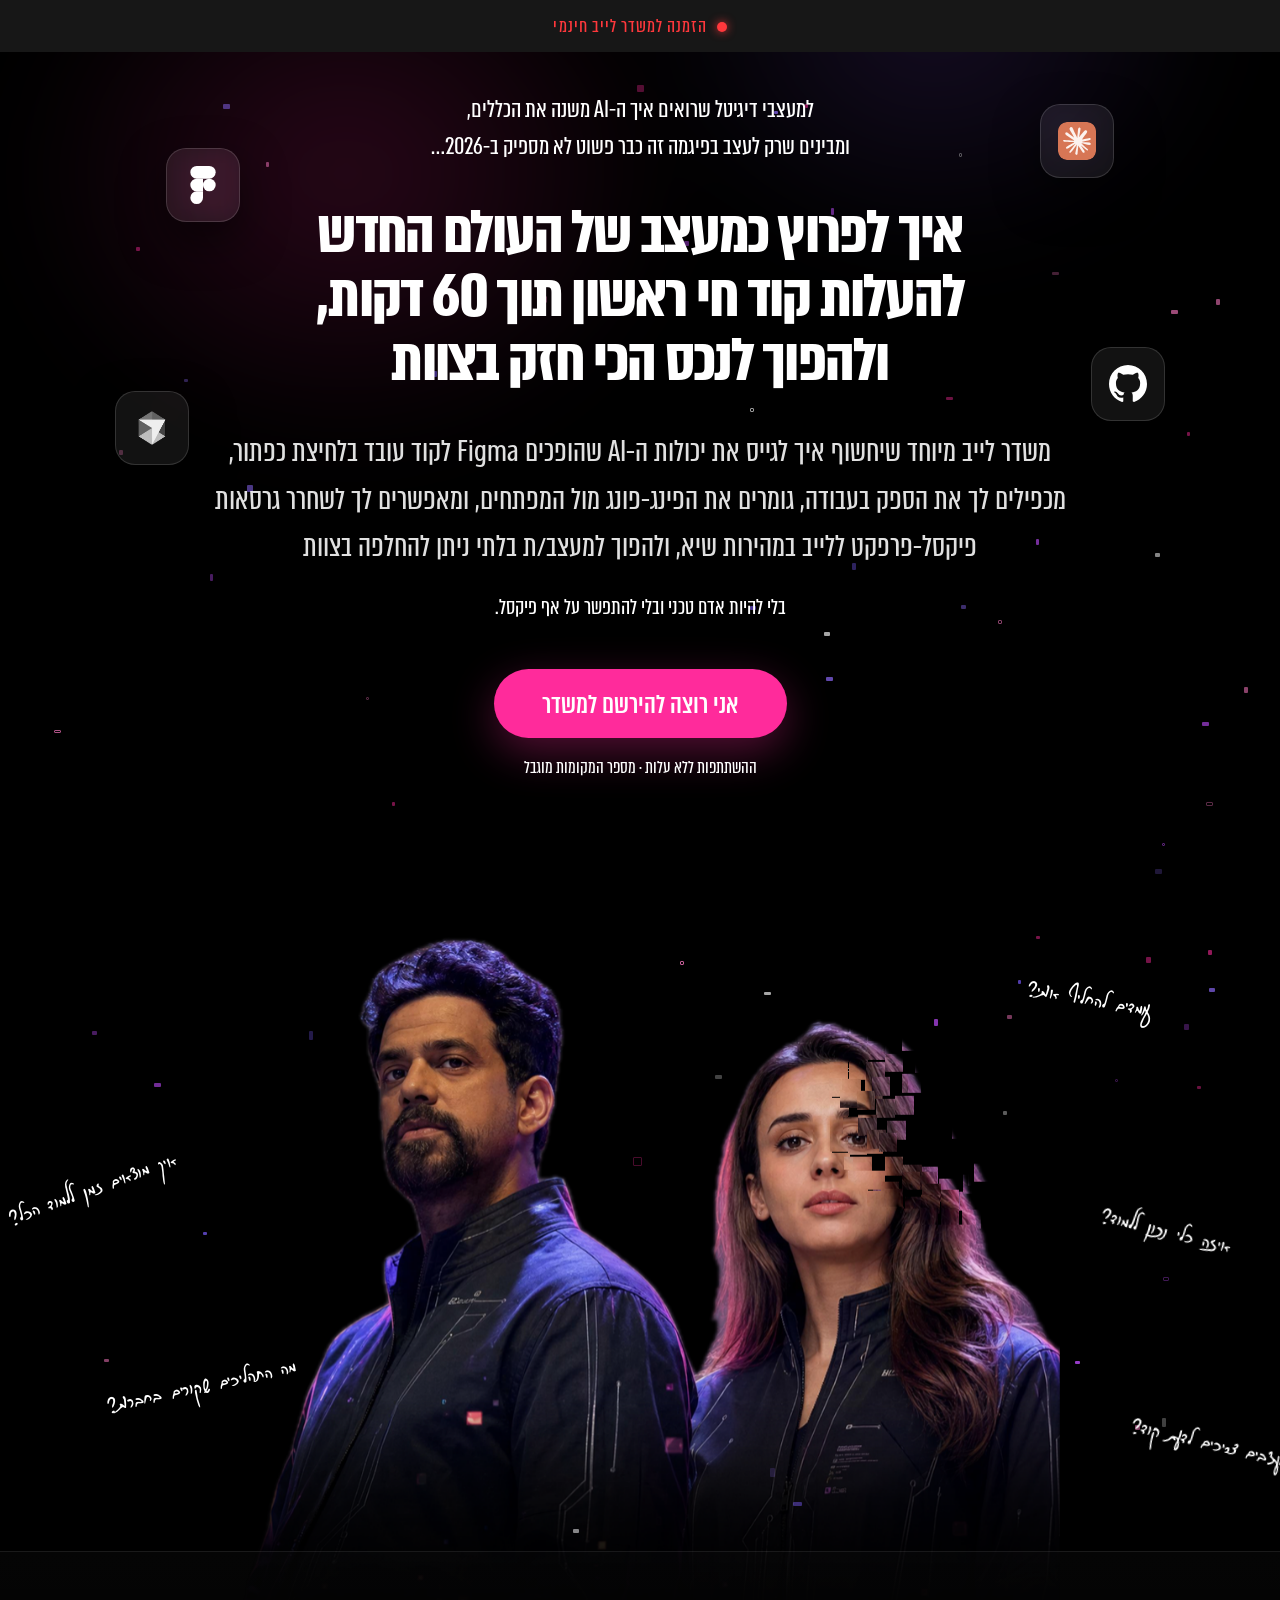
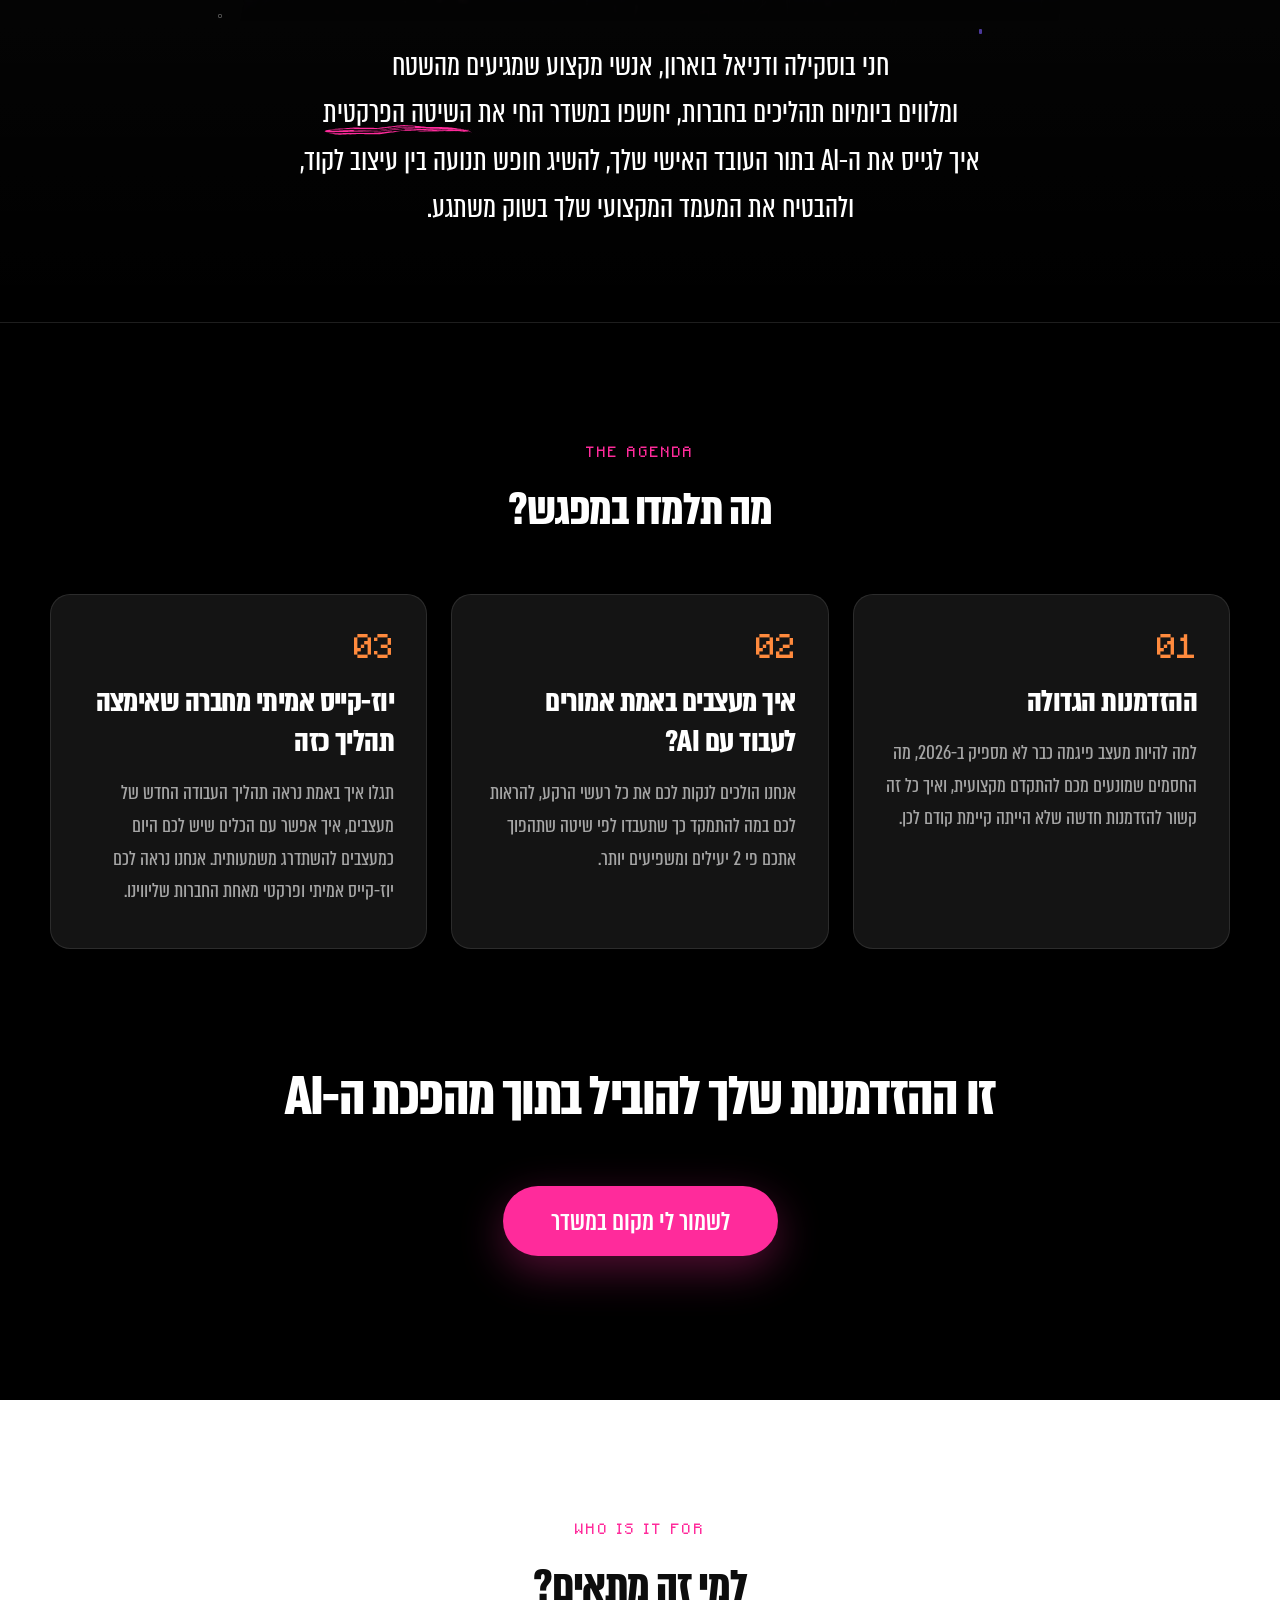
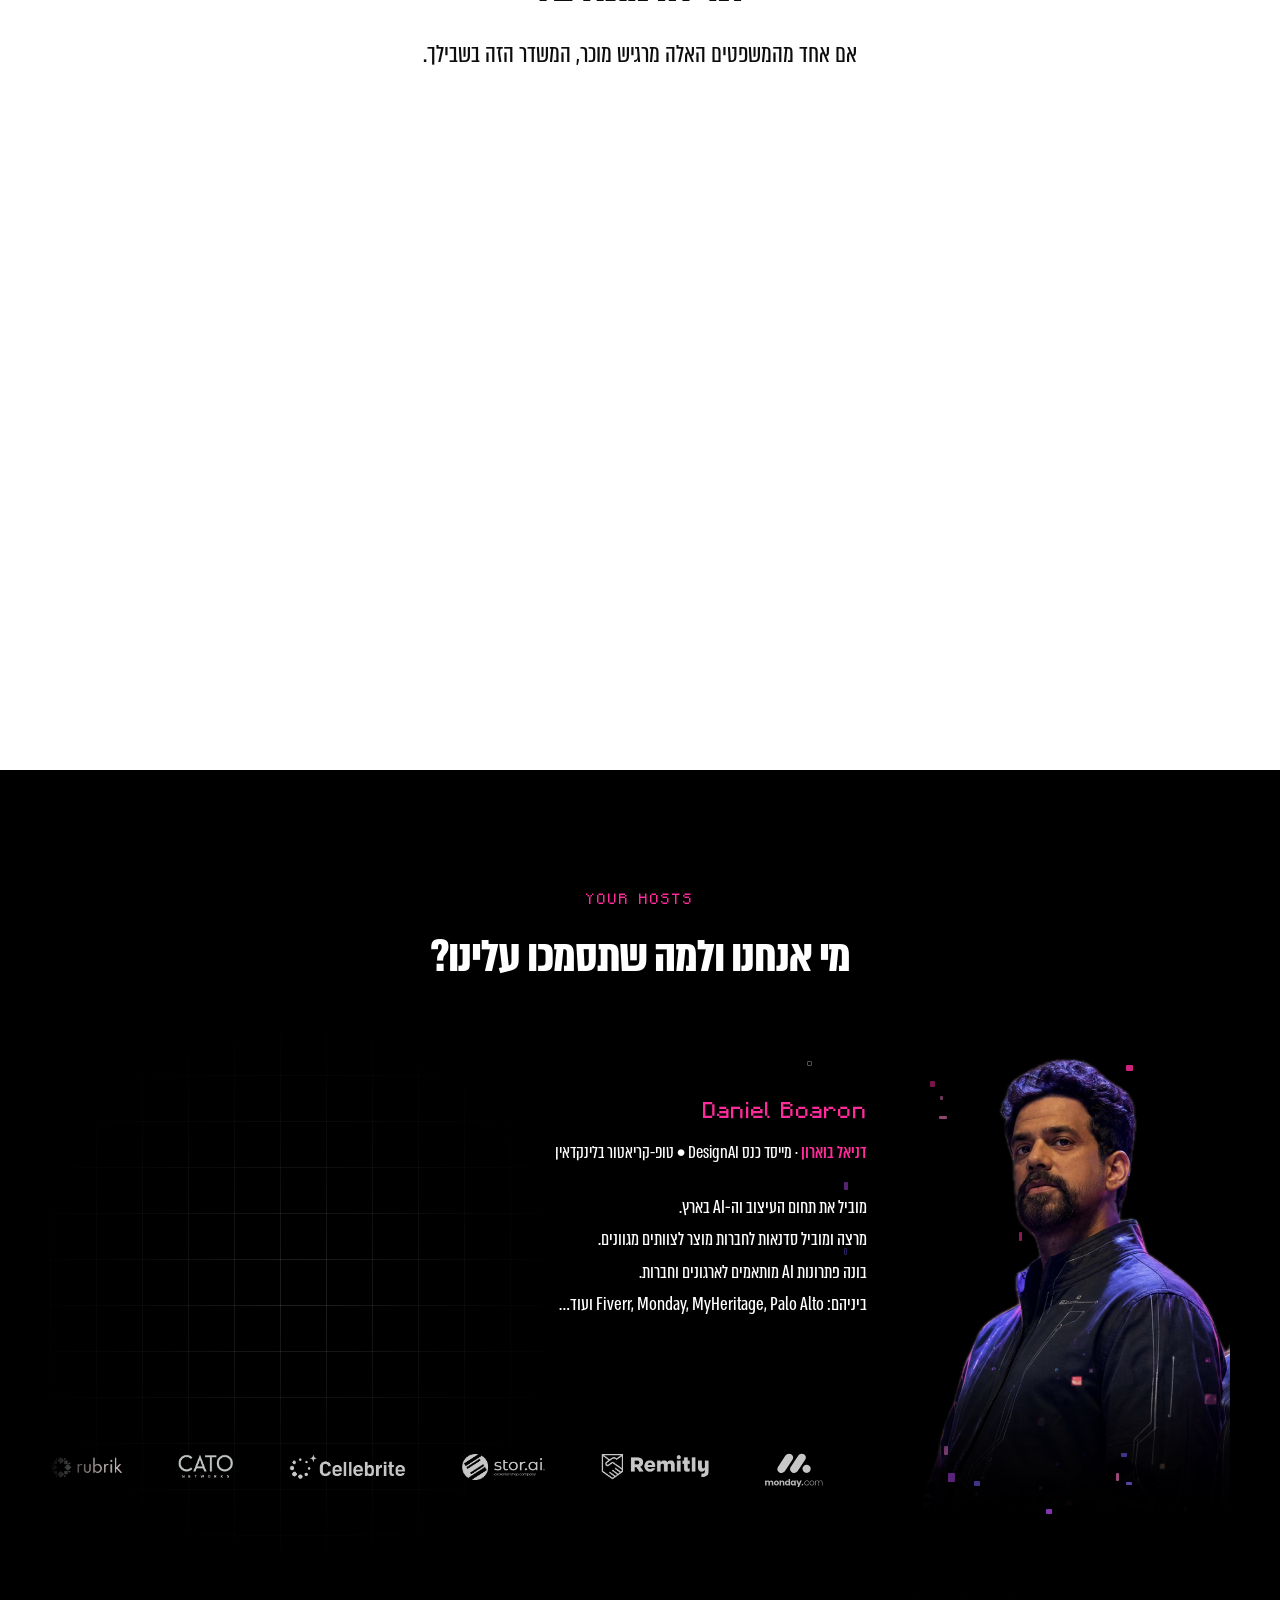
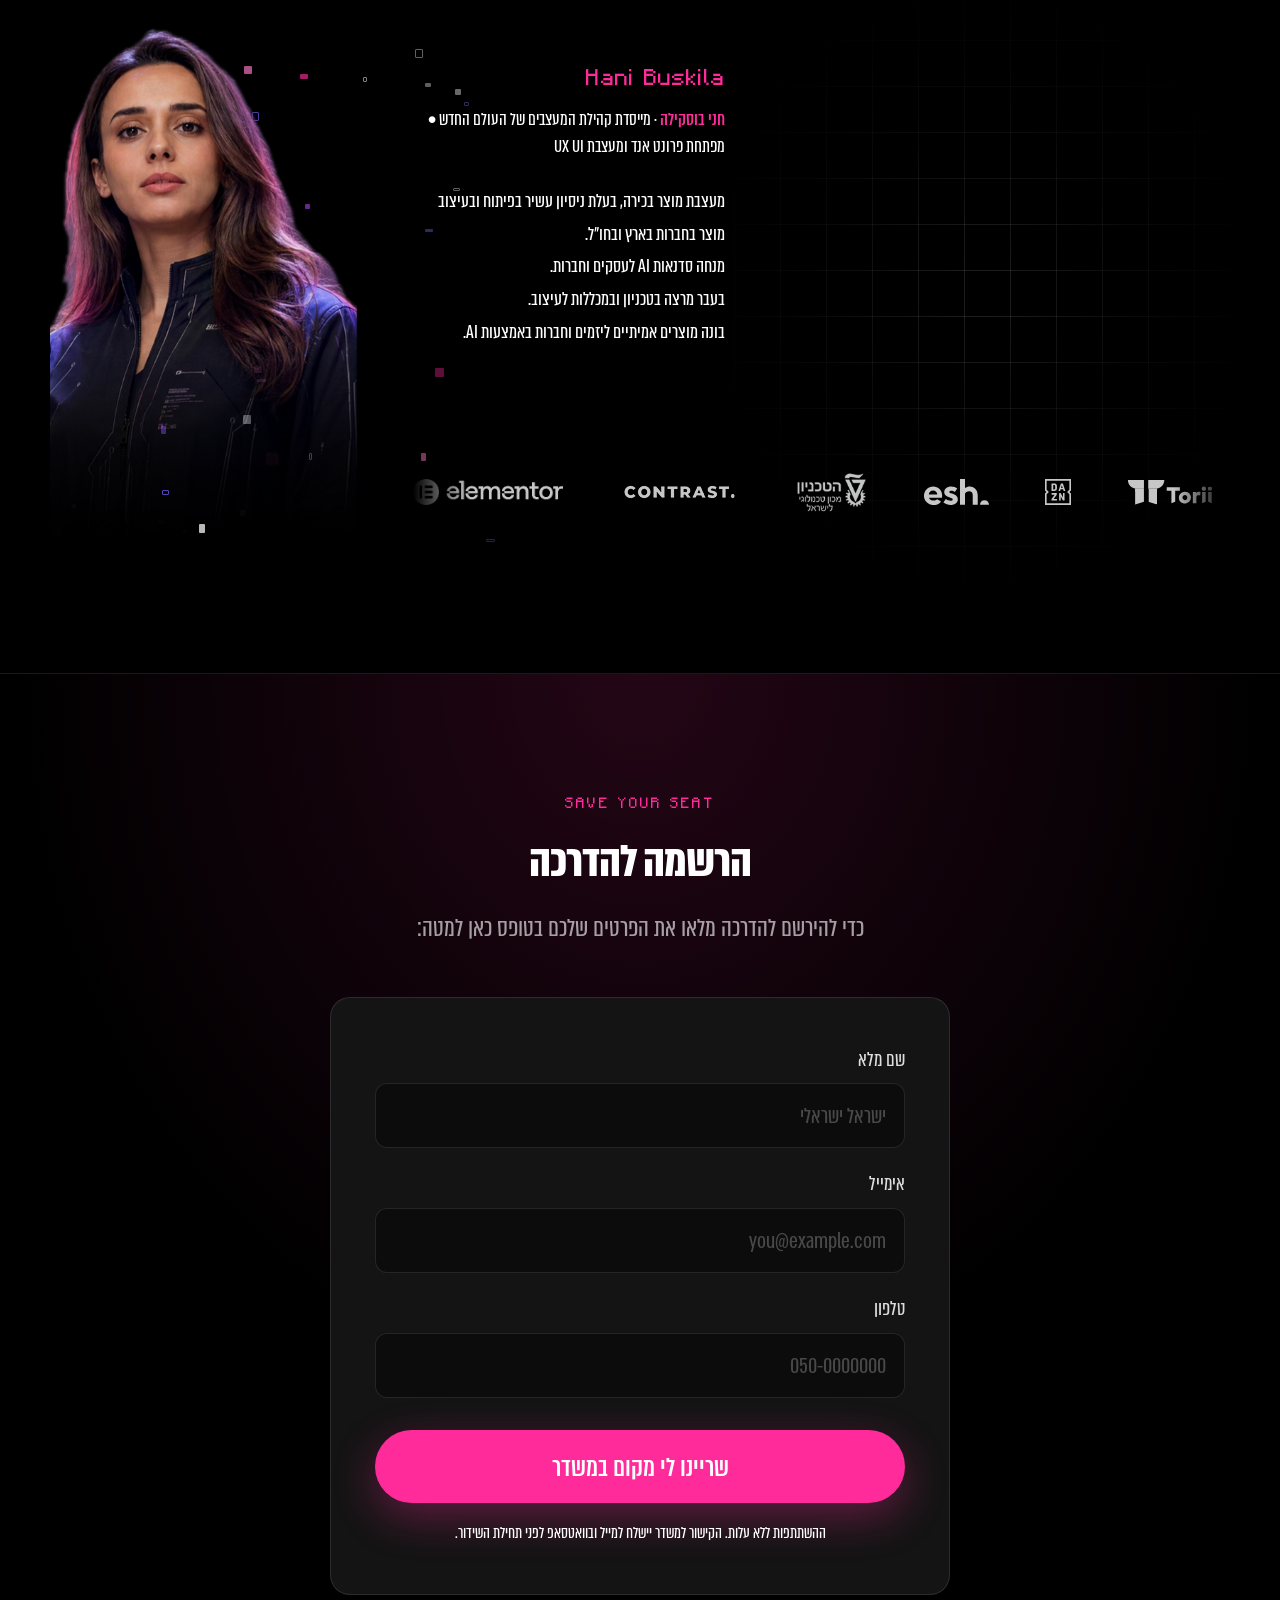
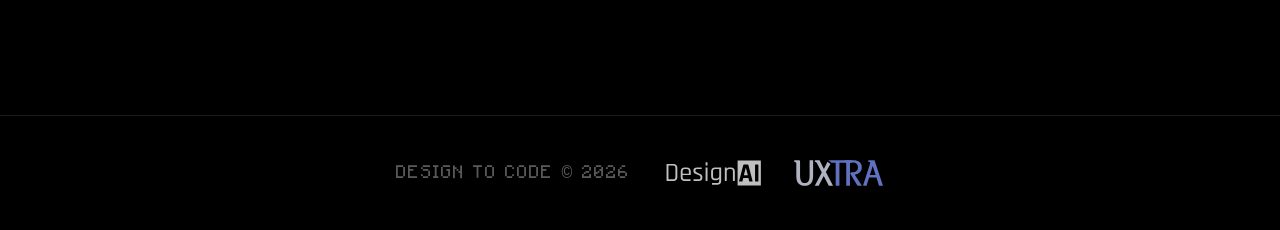
==== commit e95b0c49: "Match the hero sub to the promise, and grow phone section titles The hero paragraph now carries the " ====
--- a/index.html
+++ b/index.html
@@ -232,7 +232,7 @@
 
     /* 4 · promise paragraph */
     .hero-sub {
-      font-size: 27px;
+      font-size: 34px;
       font-weight: 400;
       color: rgba(255, 255, 255, 0.88);
       max-width: 66ch;
@@ -282,13 +282,14 @@
       justify-content: center;
       gap: 10px;
       padding: 13px 20px 11px;
-      font-size: 16px;
+      font-size: 21px;
       letter-spacing: 0.05em;
       position: relative;
       z-index: 5;
     }
 
     .live-strip .live-dot {
+      width: 10px; height: 10px;
       background: var(--red);
       box-shadow: 0 0 10px rgba(255, 56, 60, 0.9);
     }
@@ -552,7 +553,7 @@
 
     @media (max-width: 600px) {
       .hero-visual { padding: 26px 16px 0; }
-      .live-strip { font-size: 15px; }
+      .live-strip { font-size: 19.5px; }
     }
 
     /* ═══════════════════════════════════════════════
@@ -1211,7 +1212,7 @@
       h1.hero-title { font-size: 52px; }
       .wide-only { display: none; }
       h2.section-title { font-size: 40px; }
-      .hero-sub { font-size: 24px; }
+      .hero-sub { font-size: 28px; }
       .hero-tagline { font-size: 22px; }
       .promise p { font-size: 28px; }
       .section-pad { padding-block: 84px; }
@@ -1221,9 +1222,9 @@
       .wrap { padding-inline: 20px; }
       .hero { padding: 80px 20px 72px; min-height: auto; }
       h1.hero-title { font-size: 55px; margin-bottom: 28px; }
-      h2.section-title { font-size: 31px; }
+      h2.section-title { font-size: 43px; }
       .hero-qualifier { font-size: 22px; margin-bottom: 28px; }
-      .hero-sub { font-size: 21px; }
+      .hero-sub { font-size: 24px; }
       .hero-tagline { font-size: 20px; margin-bottom: 32px; }
       .section-lead { font-size: 23px; }
       .cta { font-size: 25px; padding: 14px 34px 11px; }
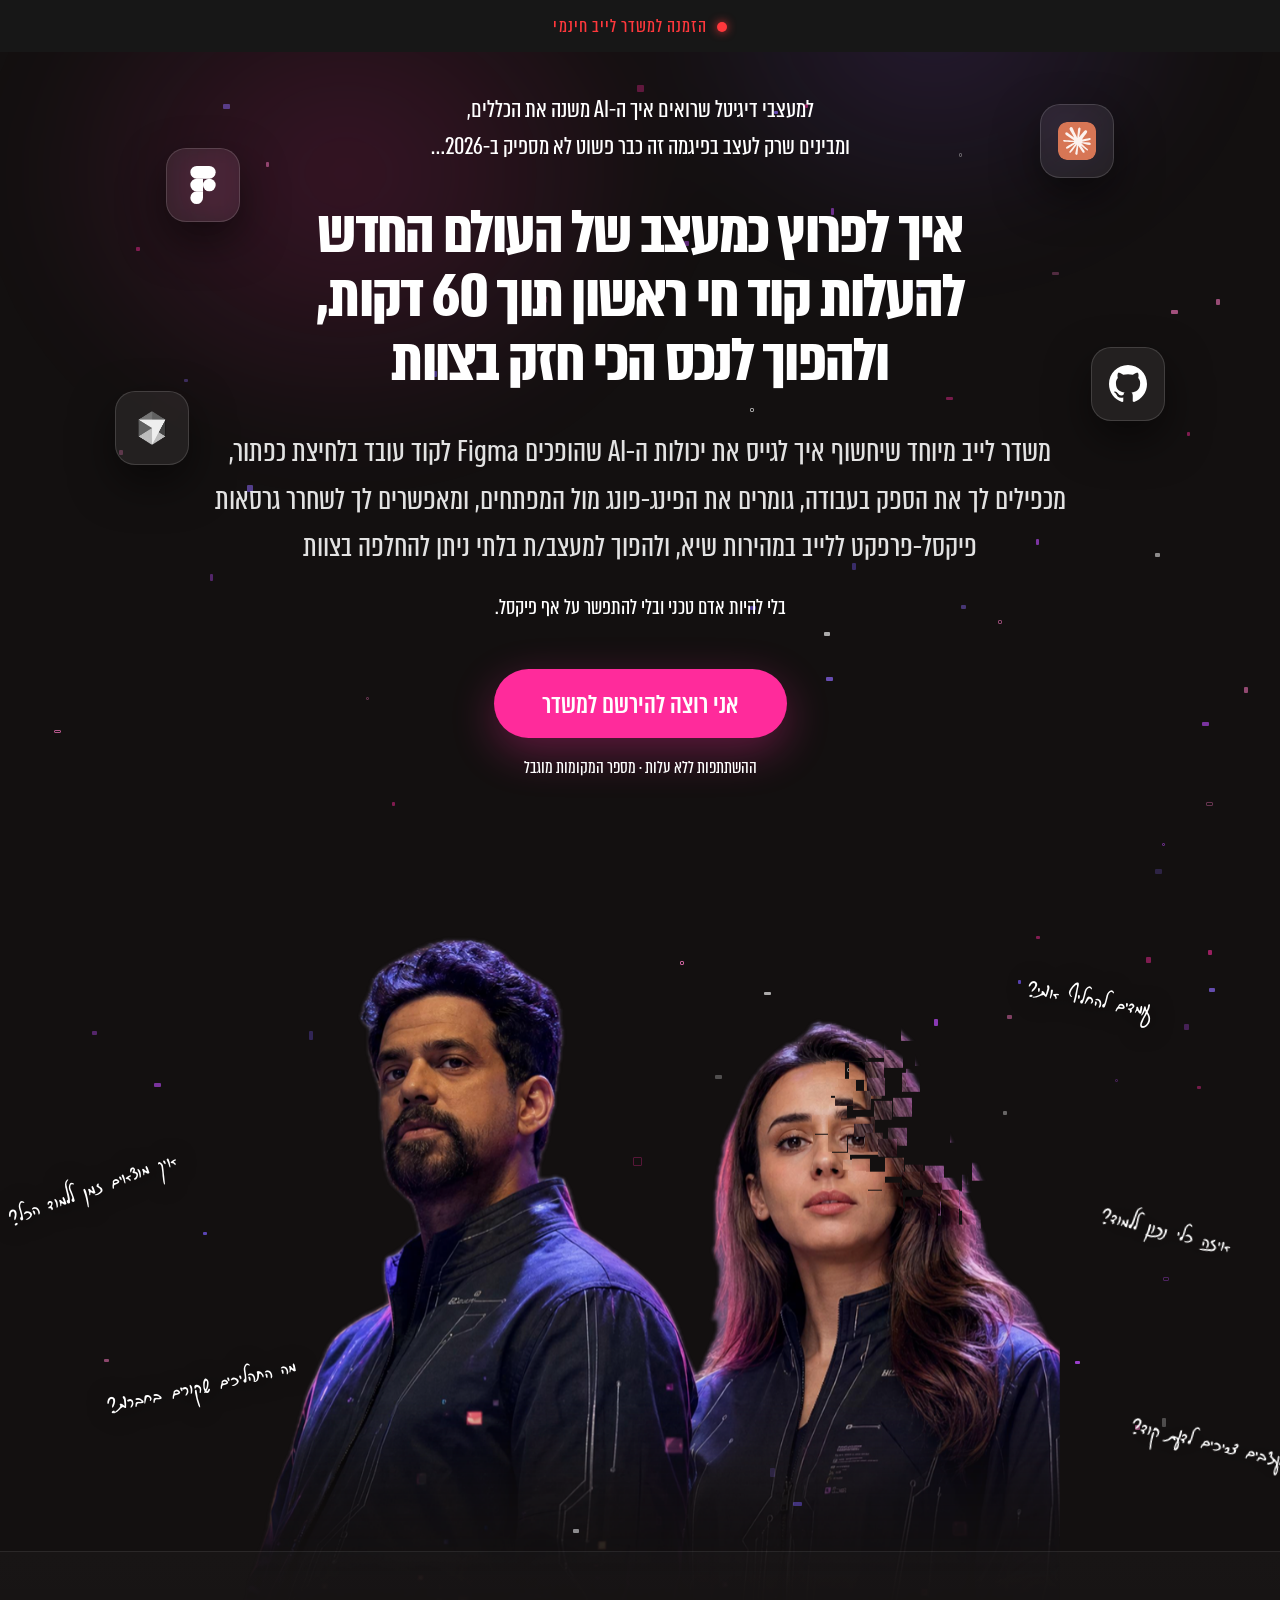
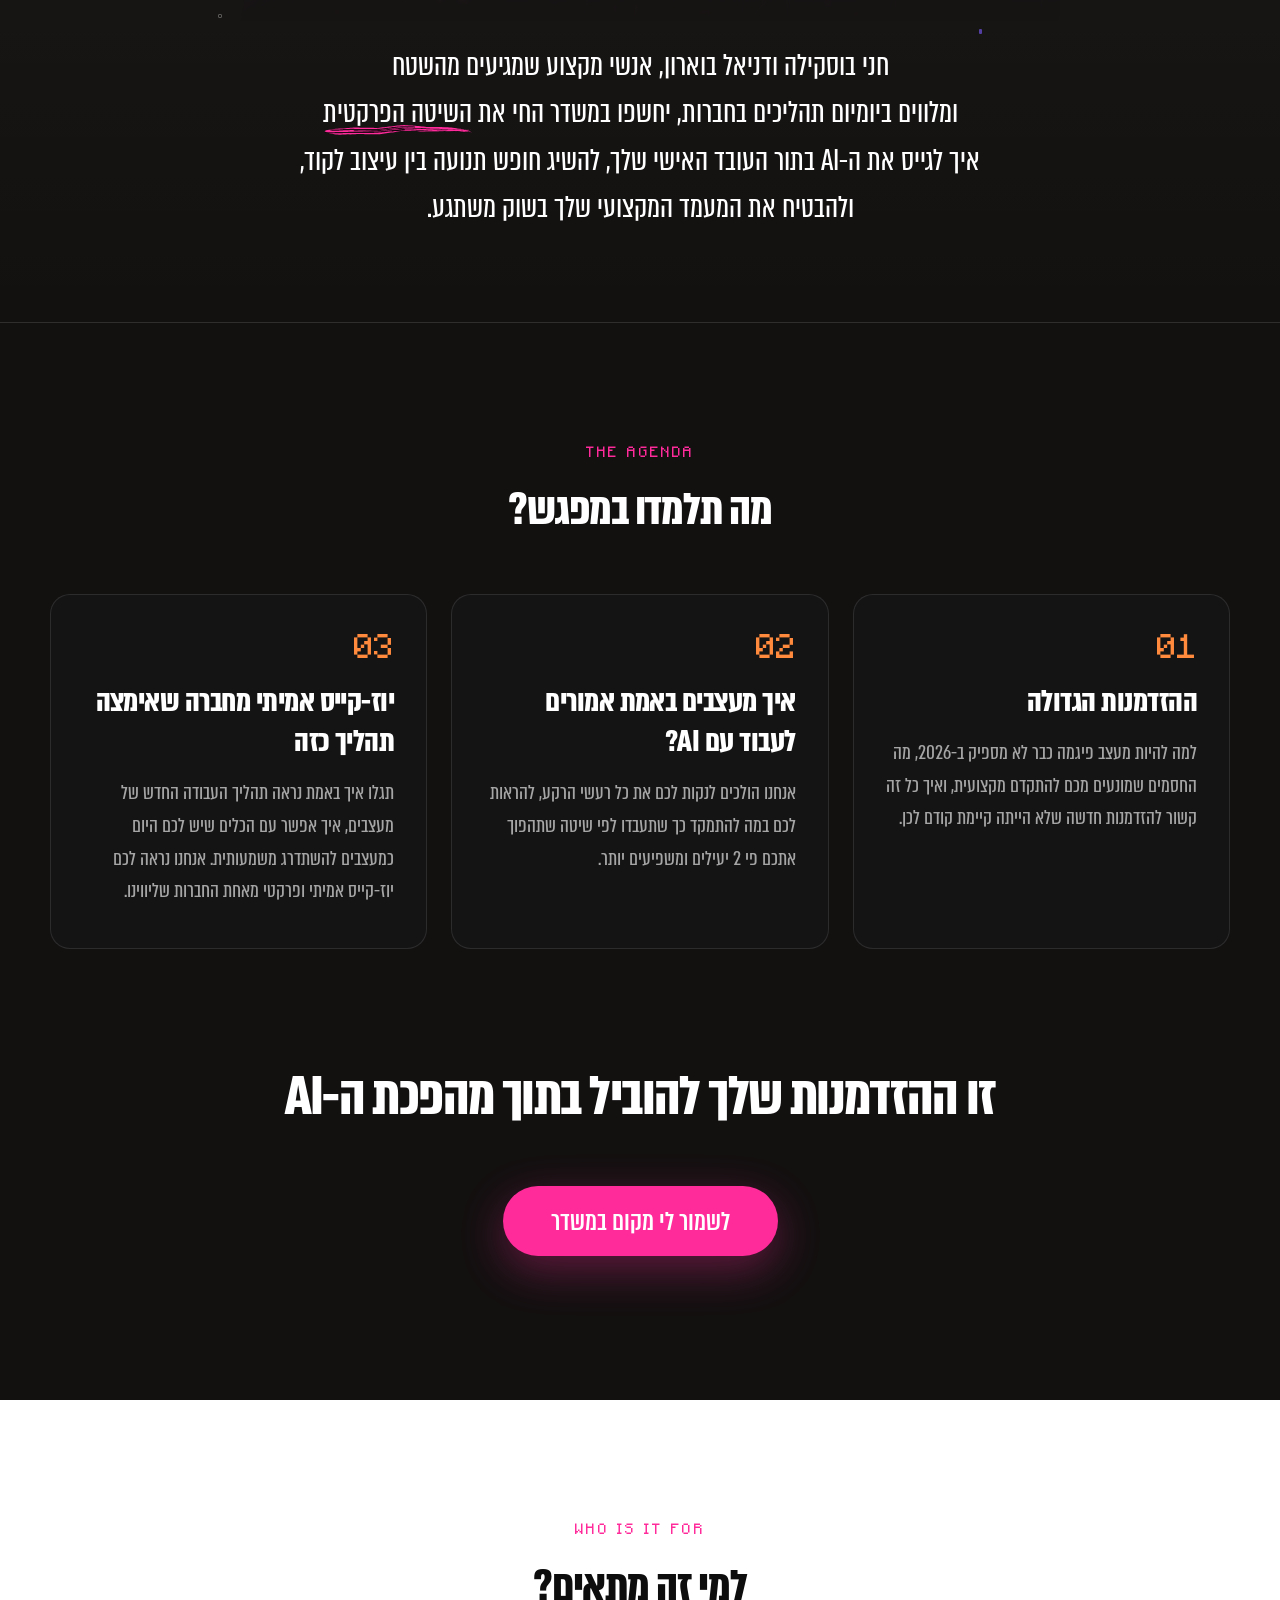
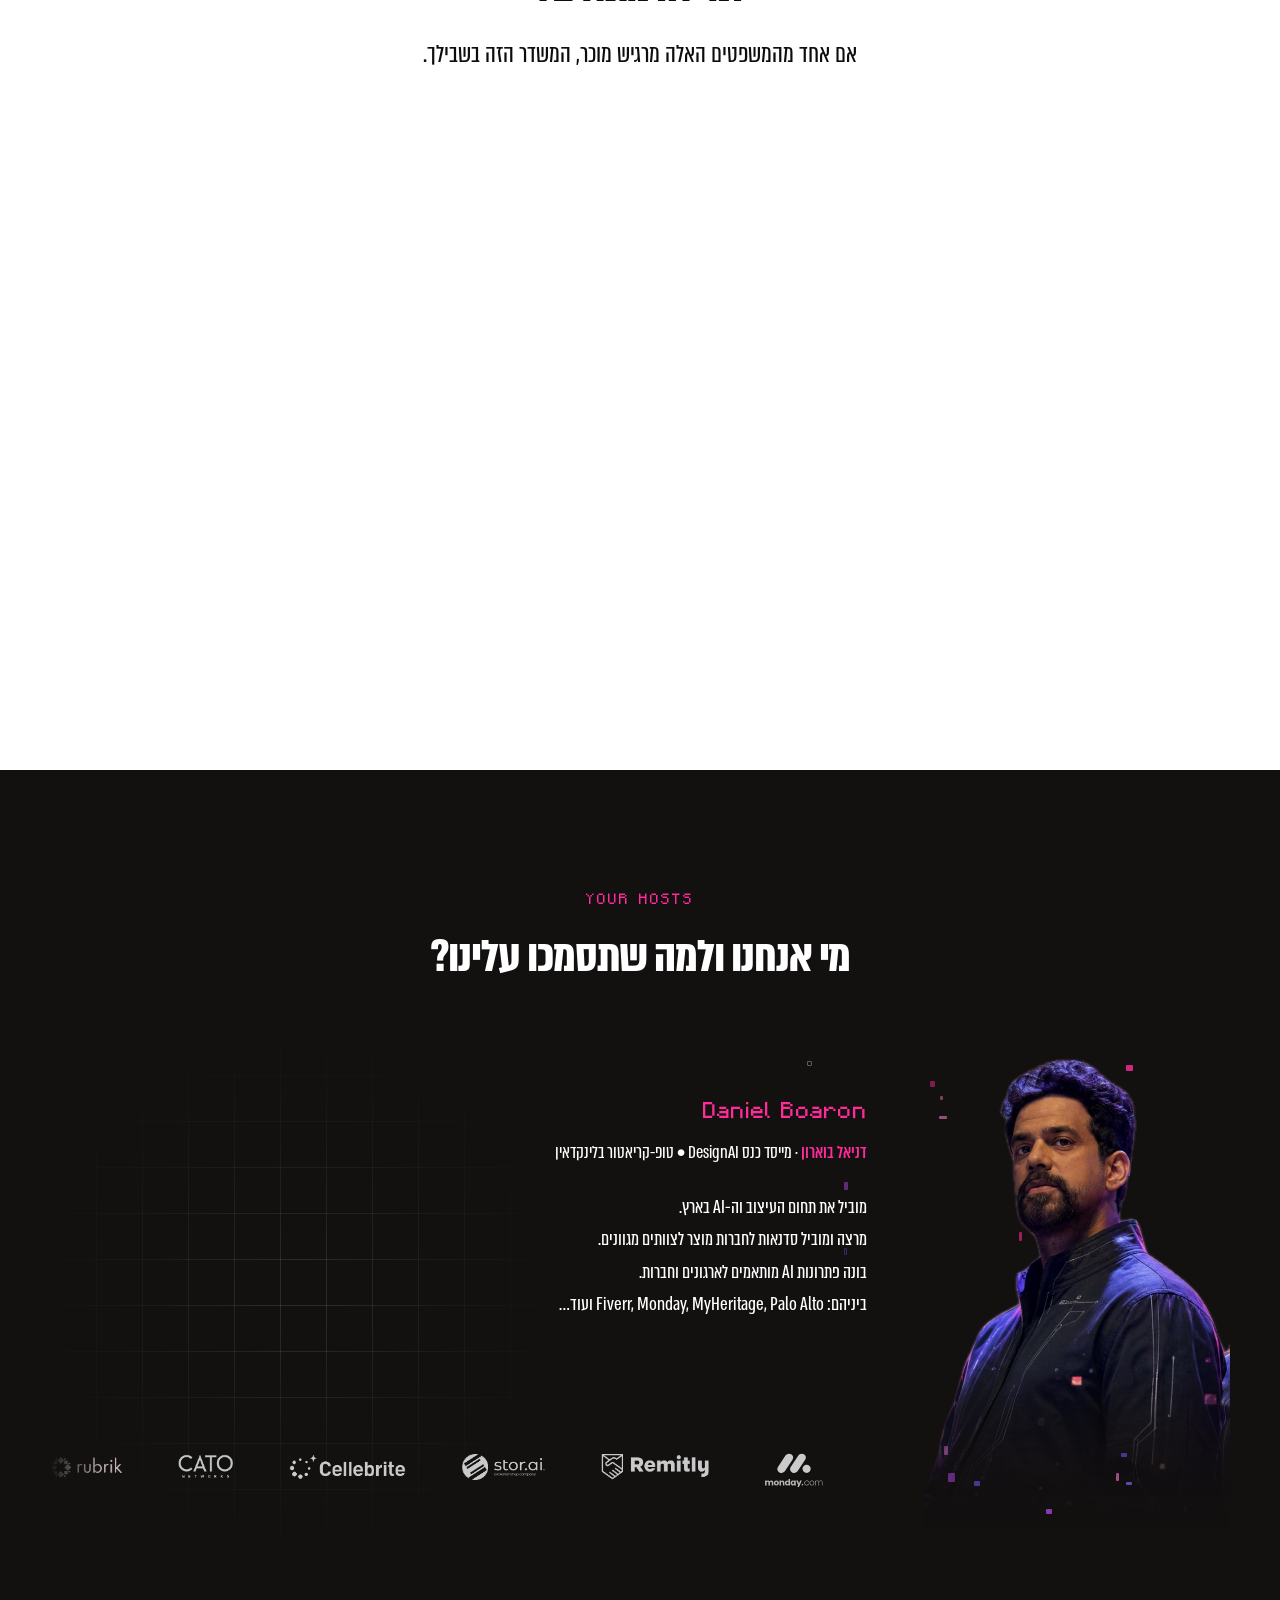
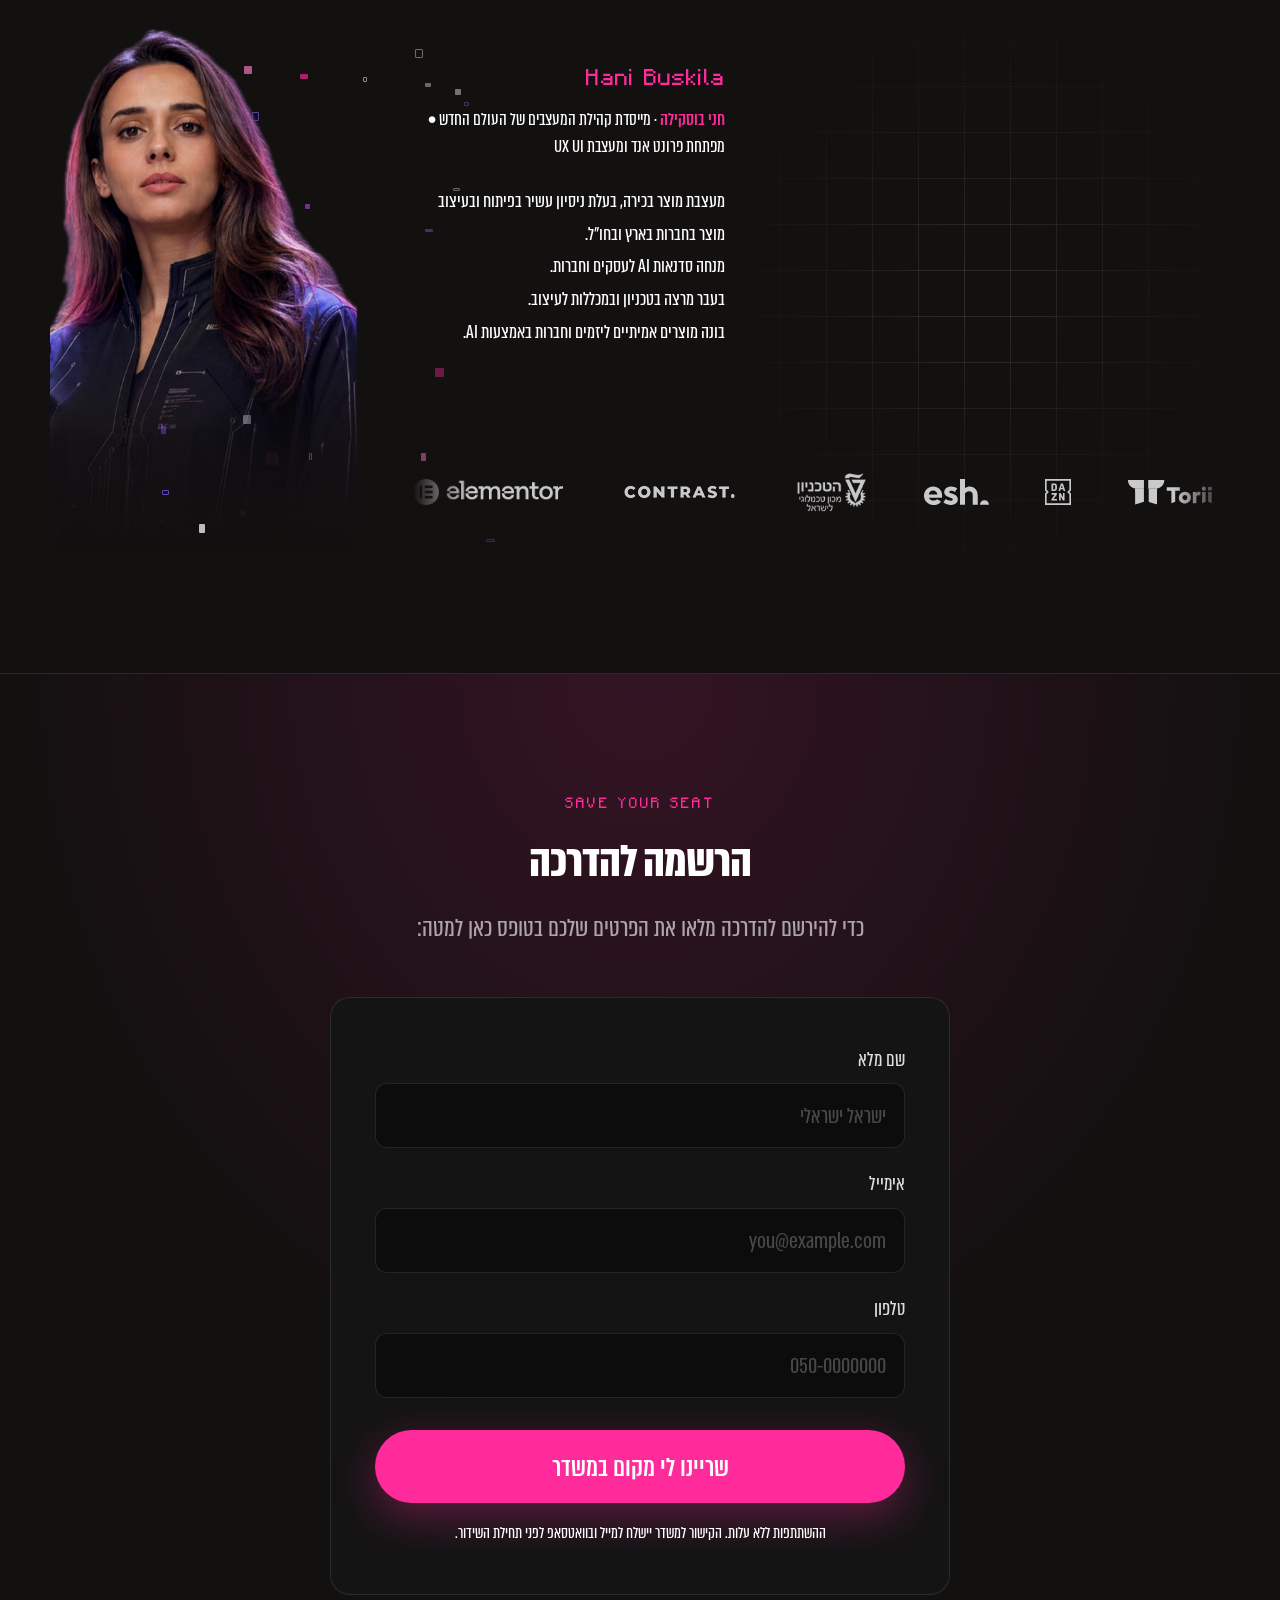
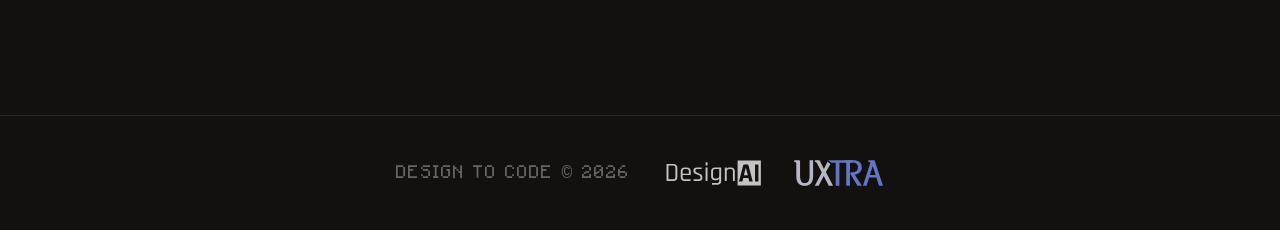
==== commit 3eb9ad86: "Warm the page ground from pure black to #131010 Co-Authored-By: Claude Opus 5 (1M context) <noreply@" ====
--- a/index.html
+++ b/index.html
@@ -59,7 +59,7 @@
        TOKENS
     ═══════════════════════════════════════════════ */
     :root {
-      --bg:            #000000;
+      --bg:            #131010;
       --card:          #141414;
       --card-2:        #1b1b1b;
       --pink:          #ff2b9b;
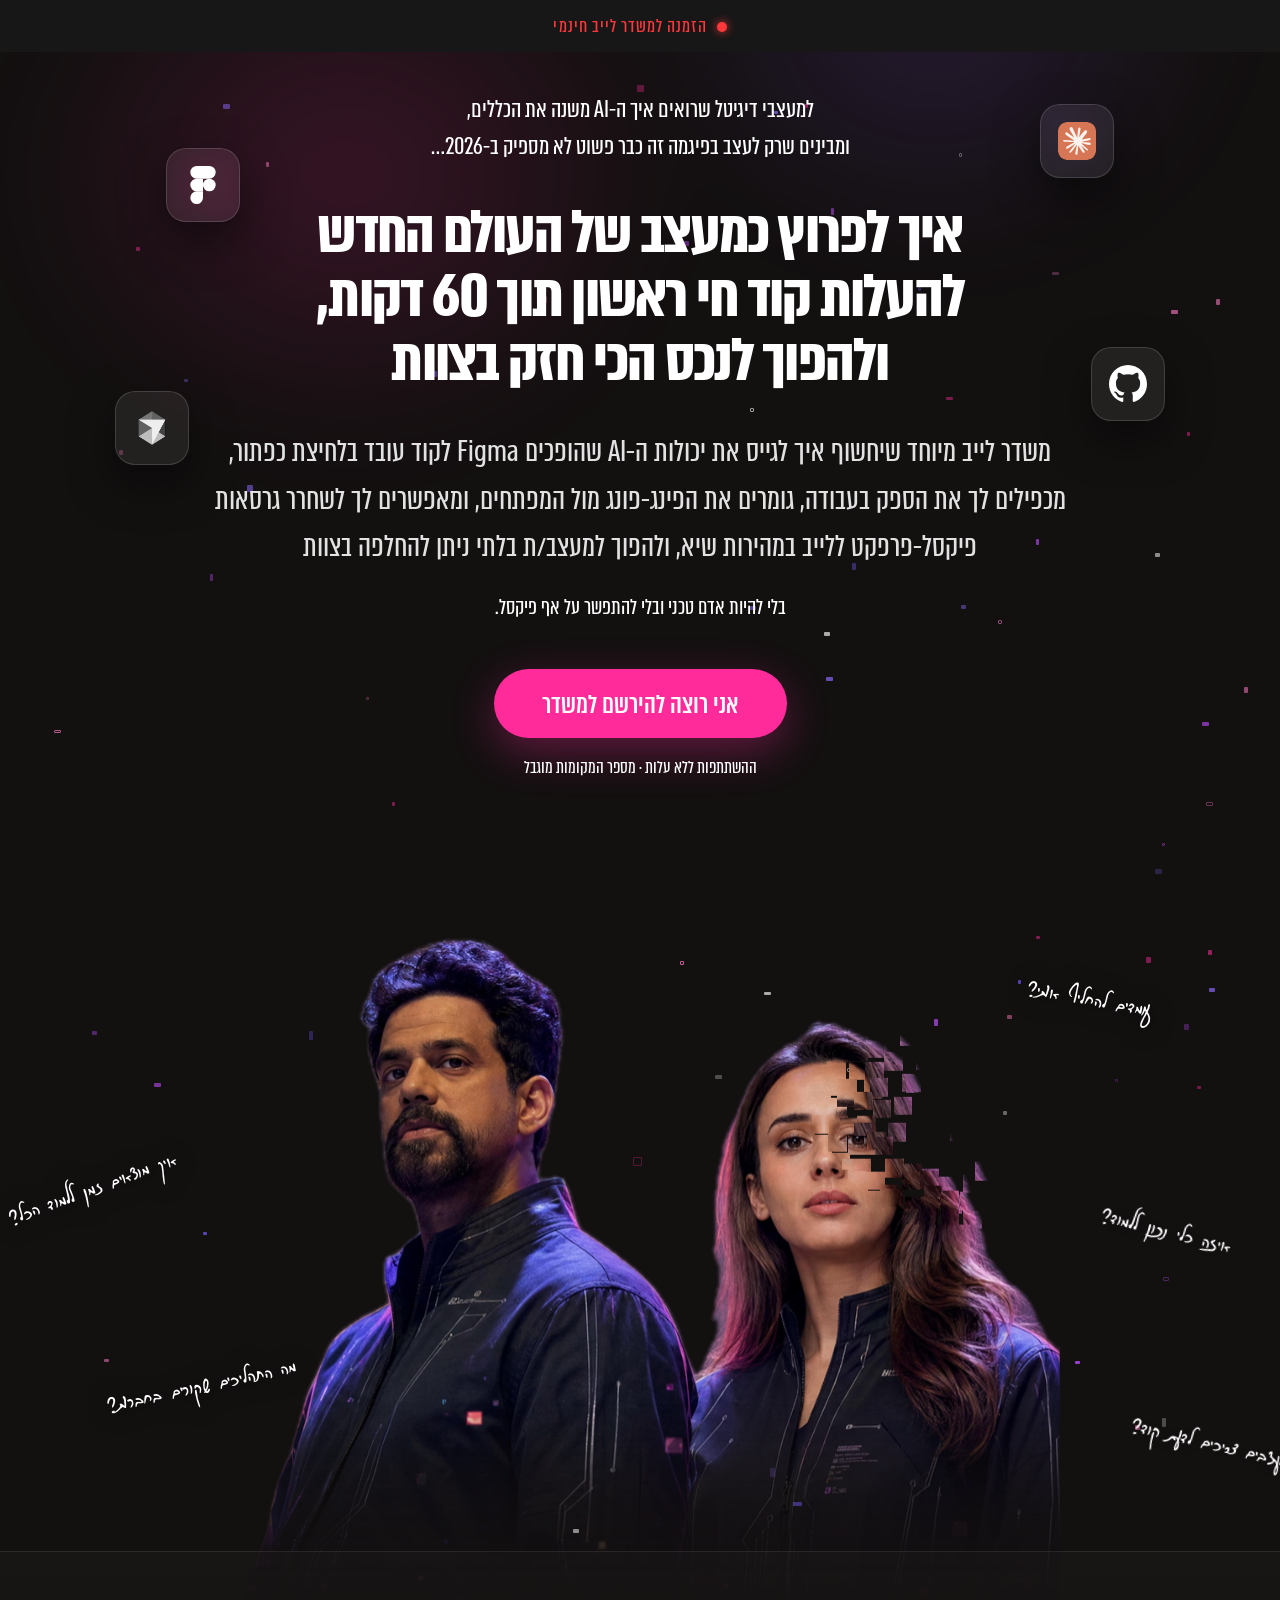
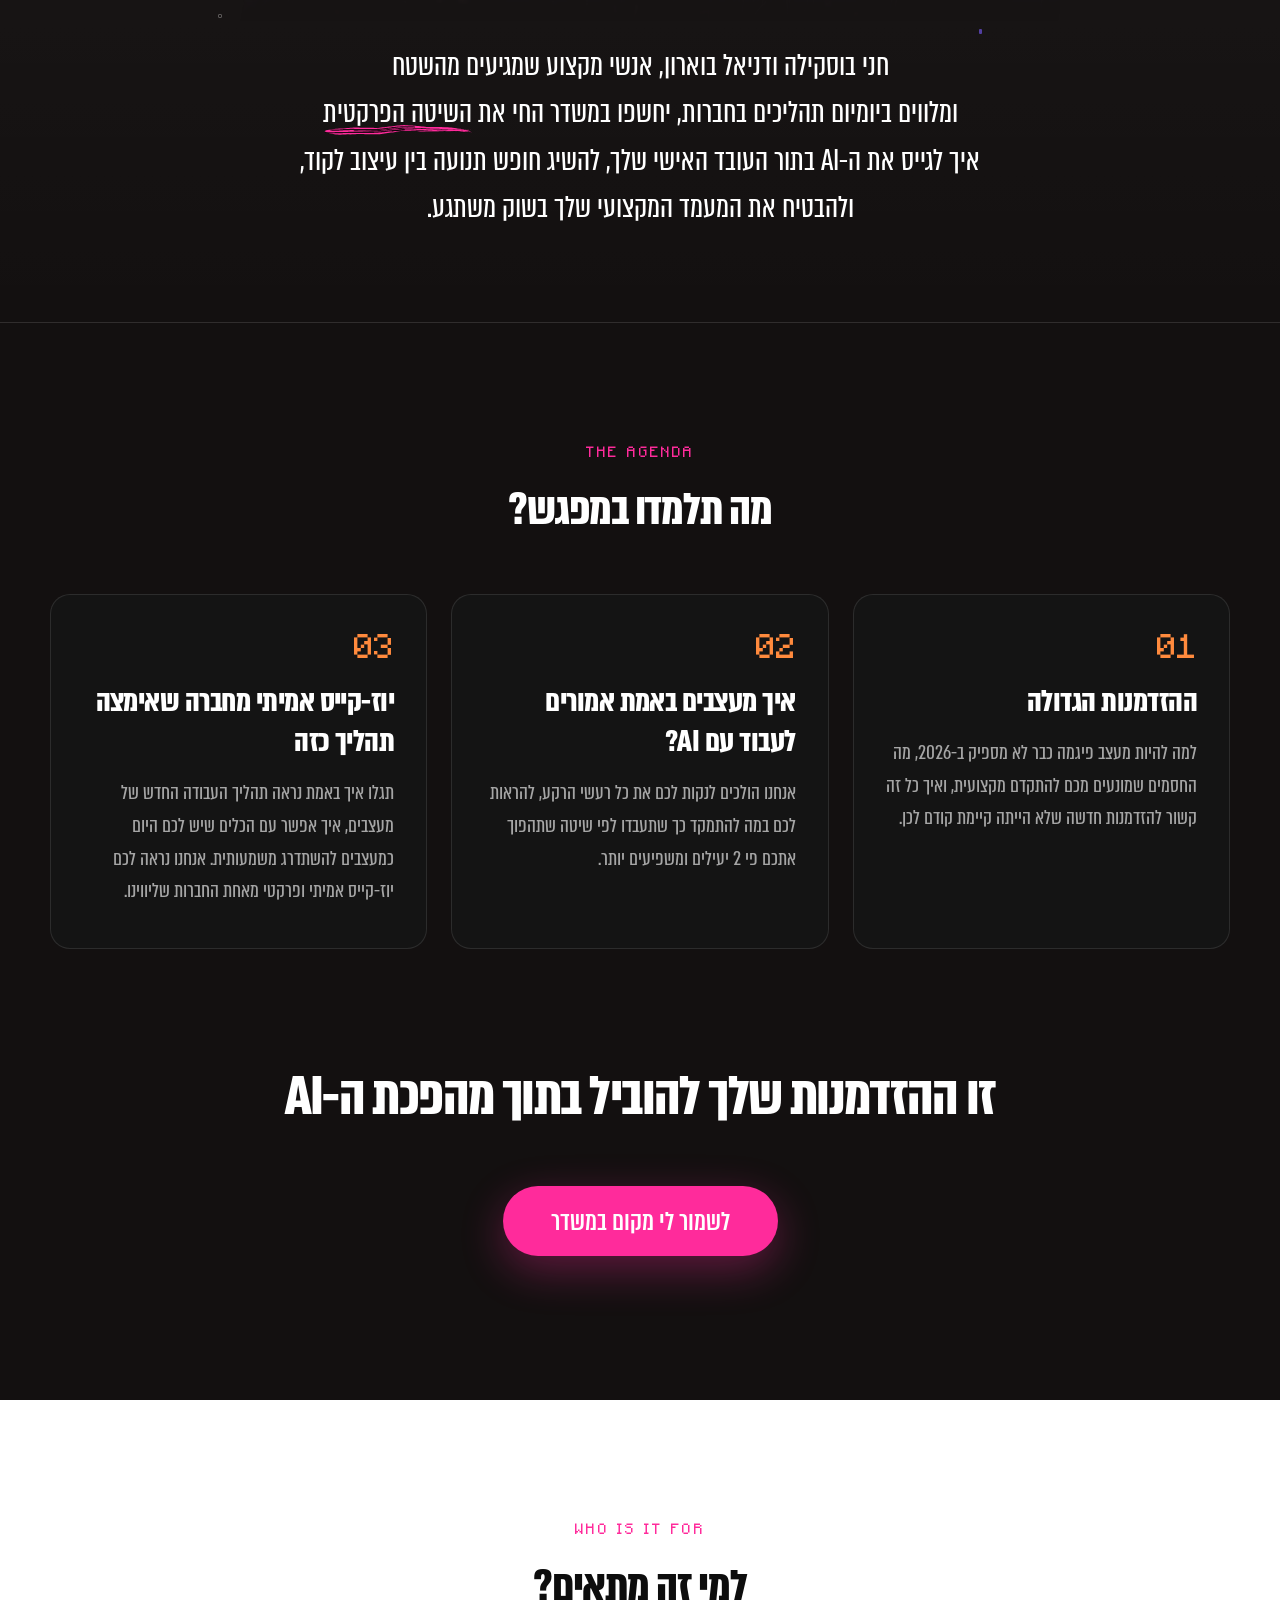
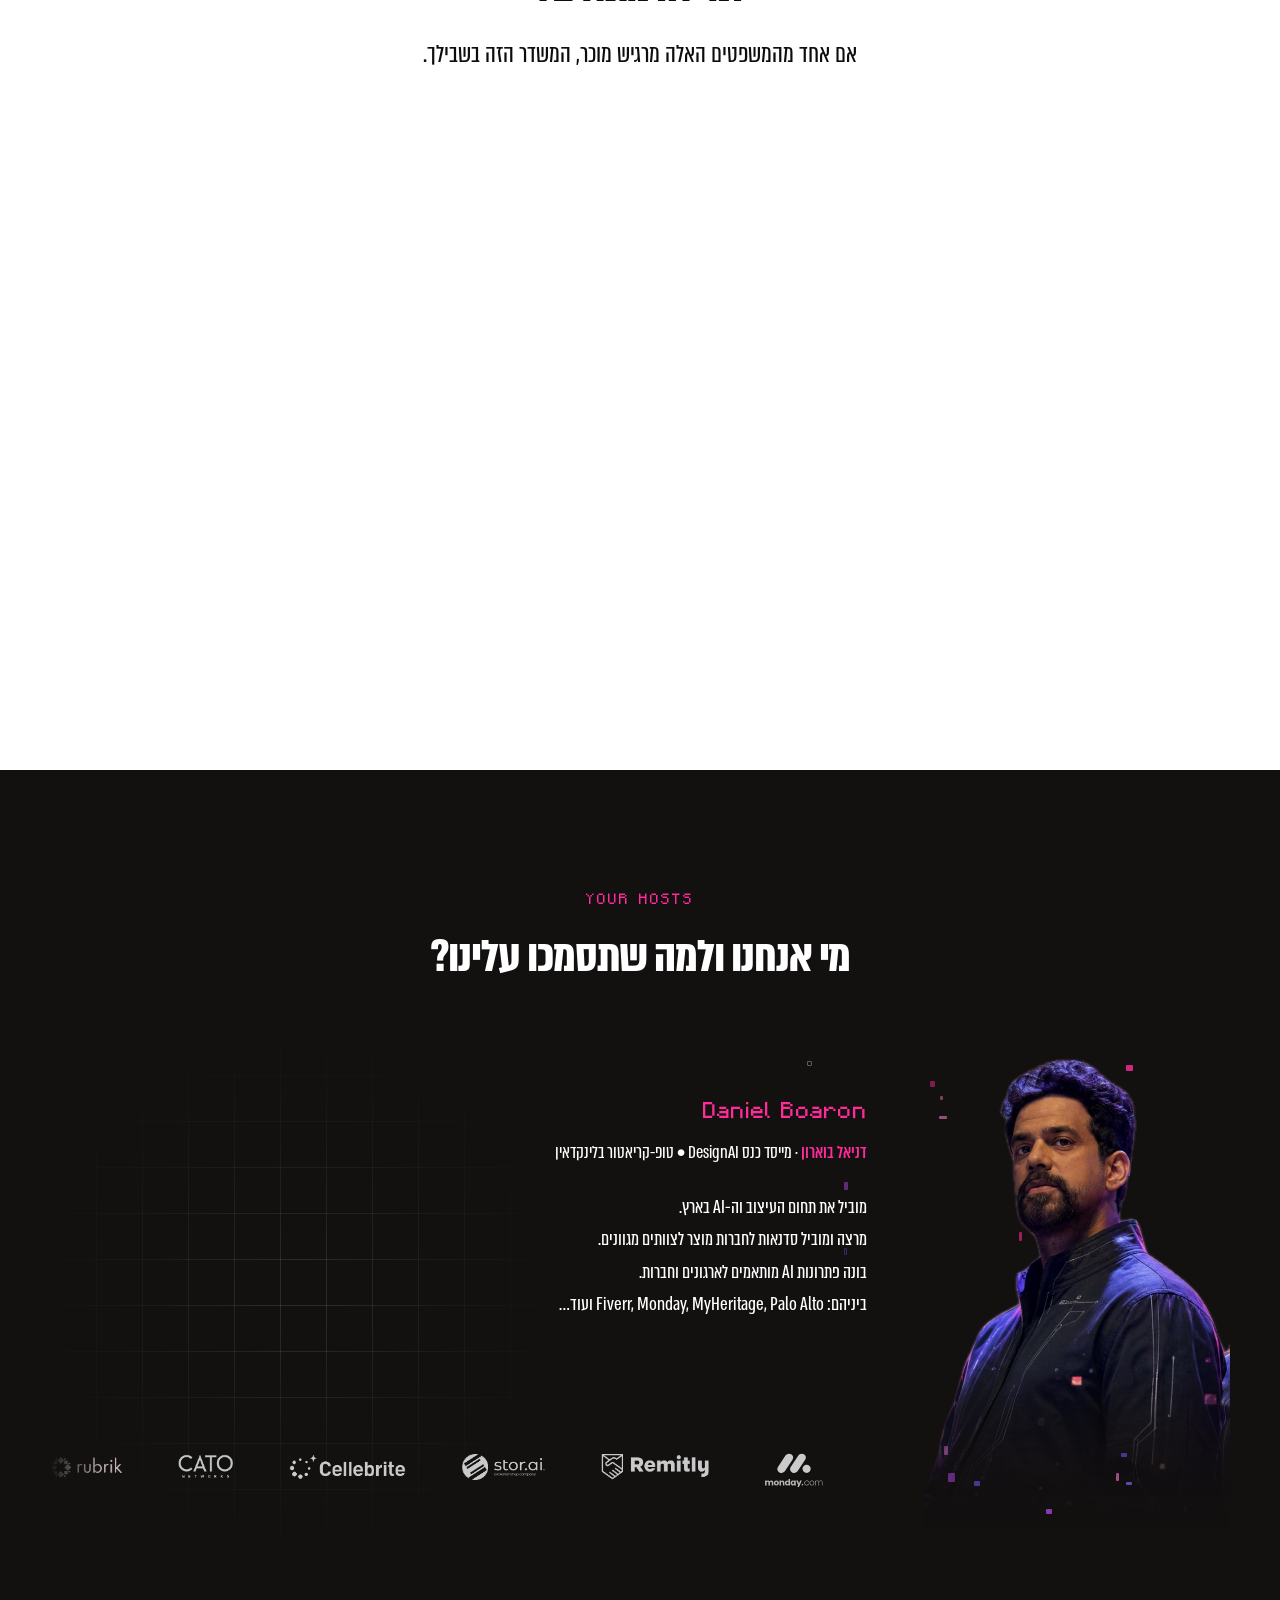
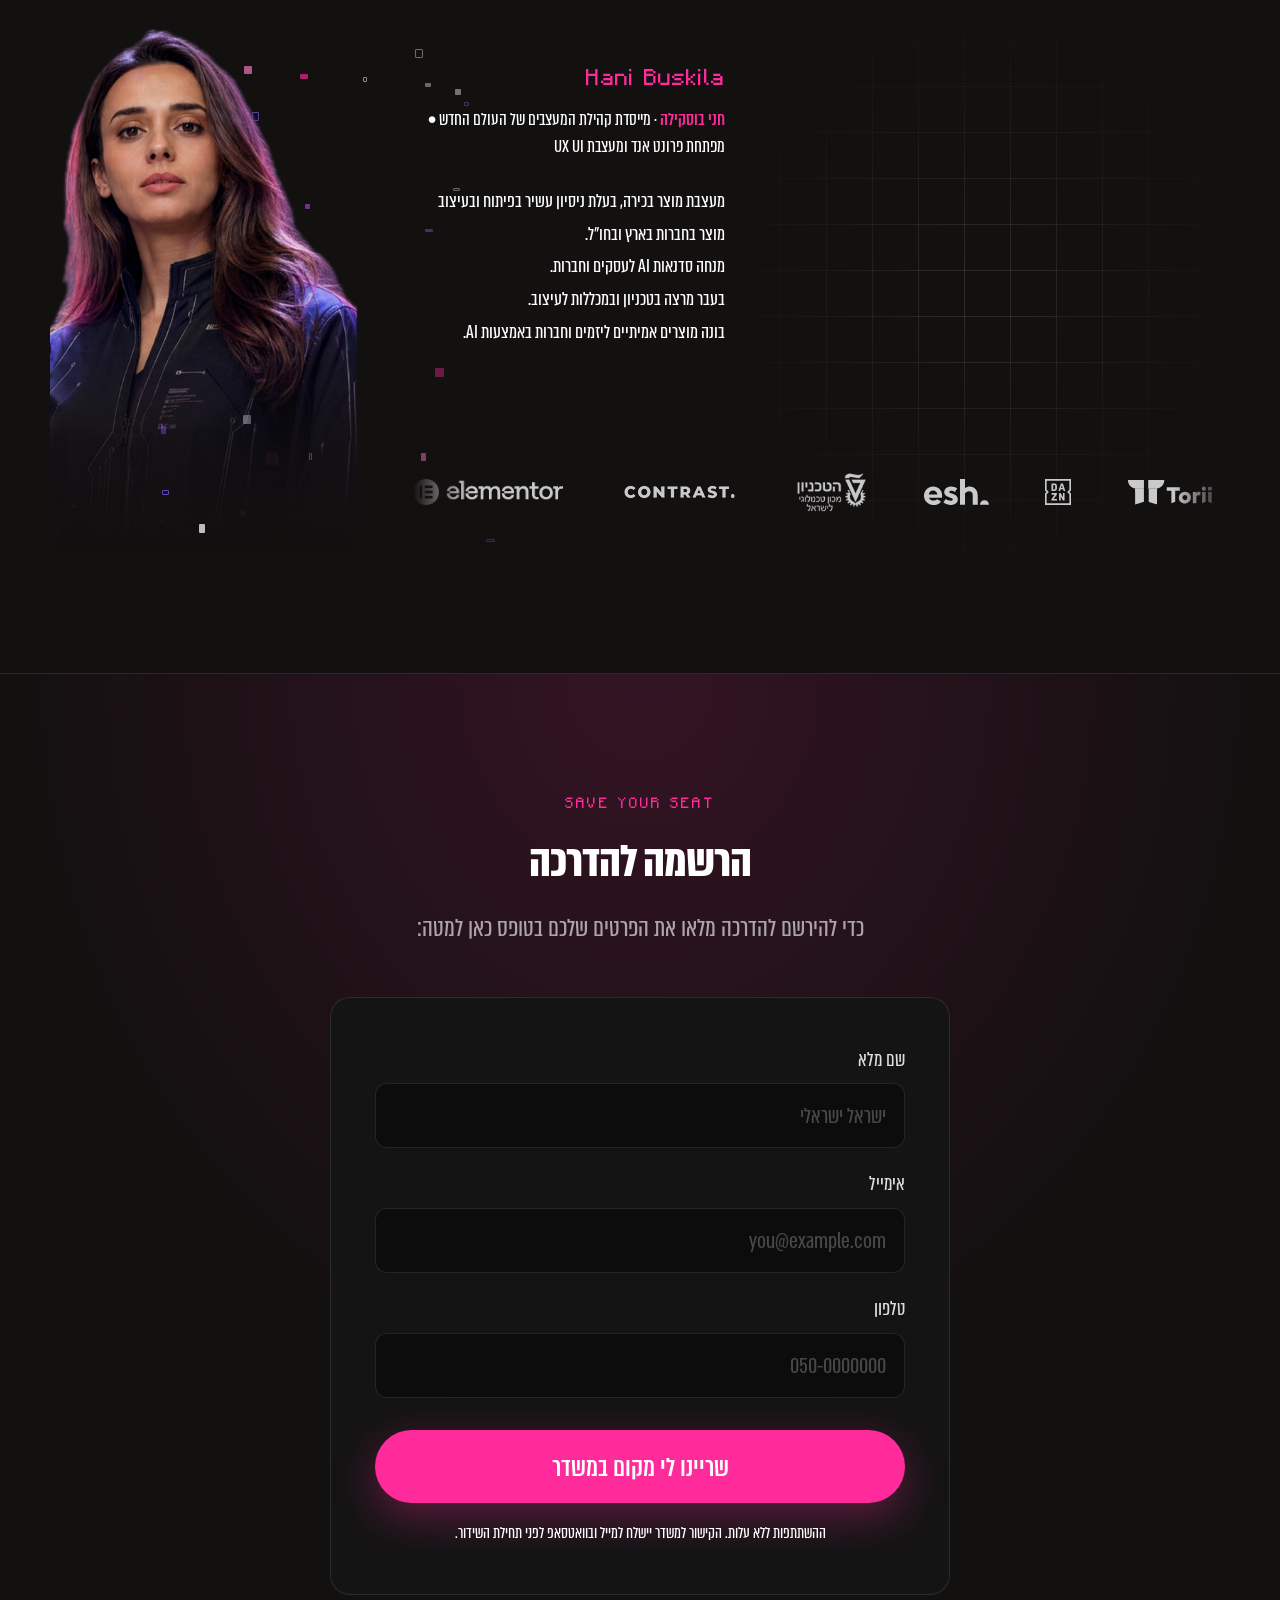
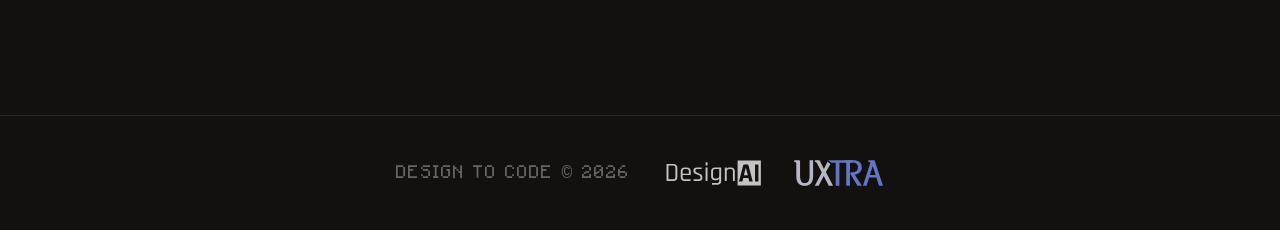
==== commit 6bd9b498: "Fill the logo marquee from first paint and add the confirmation email The logo marks were deferred, " ====
--- a/index.html
+++ b/index.html
@@ -942,7 +942,9 @@
     .logo-track {
       display: flex;
       width: max-content;
-      animation: logo-marquee 34s linear infinite;
+      /* Negative delay starts the loop mid-cycle, so the strip is already
+         populated on first paint instead of scrolling in from one end. */
+      animation: logo-marquee 34s linear -17s infinite;
     }
 
     /* Two identical sets, so translating by half the track loops seamlessly. */
@@ -1589,24 +1591,24 @@
           <div class="host-logos">
             <div class="logo-track">
               <div class="logo-set">
-                <img src="assets/logos/rubik.png" alt="Rubrik" loading="lazy" />
-                <img src="assets/logos/cato.png" alt="Cato Networks" loading="lazy" />
-                <img src="assets/logos/cellebrite.png" alt="Cellebrite" loading="lazy" />
-                <img src="assets/logos/storai.png" alt="stor.ai" loading="lazy" />
-                <img src="assets/logos/remitly.png" alt="Remitly" loading="lazy" />
-                <img class="logo-tall" src="assets/logos/monday.svg" alt="monday.com" loading="lazy" />
-                <img src="assets/logos/fiverr.svg" alt="Fiverr" loading="lazy" />
-                <img src="assets/logos/myheritage.png" alt="MyHeritage" loading="lazy" />
+                <img src="assets/logos/rubik.png" alt="Rubrik" />
+                <img src="assets/logos/cato.png" alt="Cato Networks" />
+                <img src="assets/logos/cellebrite.png" alt="Cellebrite" />
+                <img src="assets/logos/storai.png" alt="stor.ai" />
+                <img src="assets/logos/remitly.png" alt="Remitly" />
+                <img class="logo-tall" src="assets/logos/monday.svg" alt="monday.com" />
+                <img src="assets/logos/fiverr.svg" alt="Fiverr" />
+                <img src="assets/logos/myheritage.png" alt="MyHeritage" />
               </div>
               <div class="logo-set" aria-hidden="true">
-                <img src="assets/logos/rubik.png" alt="Rubrik" loading="lazy" aria-hidden="true" />
-                <img src="assets/logos/cato.png" alt="Cato Networks" loading="lazy" aria-hidden="true" />
-                <img src="assets/logos/cellebrite.png" alt="Cellebrite" loading="lazy" aria-hidden="true" />
-                <img src="assets/logos/storai.png" alt="stor.ai" loading="lazy" aria-hidden="true" />
-                <img src="assets/logos/remitly.png" alt="Remitly" loading="lazy" aria-hidden="true" />
-                <img class="logo-tall" src="assets/logos/monday.svg" alt="monday.com" loading="lazy" aria-hidden="true" />
-                <img src="assets/logos/fiverr.svg" alt="Fiverr" loading="lazy" aria-hidden="true" />
-                <img src="assets/logos/myheritage.png" alt="MyHeritage" loading="lazy" aria-hidden="true" />
+                <img src="assets/logos/rubik.png" alt="Rubrik" aria-hidden="true" />
+                <img src="assets/logos/cato.png" alt="Cato Networks" aria-hidden="true" />
+                <img src="assets/logos/cellebrite.png" alt="Cellebrite" aria-hidden="true" />
+                <img src="assets/logos/storai.png" alt="stor.ai" aria-hidden="true" />
+                <img src="assets/logos/remitly.png" alt="Remitly" aria-hidden="true" />
+                <img class="logo-tall" src="assets/logos/monday.svg" alt="monday.com" aria-hidden="true" />
+                <img src="assets/logos/fiverr.svg" alt="Fiverr" aria-hidden="true" />
+                <img src="assets/logos/myheritage.png" alt="MyHeritage" aria-hidden="true" />
               </div>
             </div>
           </div>
@@ -1666,22 +1668,22 @@
           <div class="host-logos">
             <div class="logo-track">
               <div class="logo-set">
-                <img src="assets/logos/elementor.png" alt="Elementor" loading="lazy" />
-                <img src="assets/logos/contrast-wordmark.png" alt="Contrast" loading="lazy" />
-                <img class="logo-tall" src="assets/logos/technion.png" alt="הטכניון" loading="lazy" />
-                <img src="assets/logos/esh.svg" alt="Esh" loading="lazy" />
-                <img src="assets/logos/dazn.svg" alt="DAZN" loading="lazy" />
-                <img src="assets/logos/torii.svg" alt="Torii" loading="lazy" />
-                <img src="assets/logos/the-unit.svg" alt="The Unit" loading="lazy" />
+                <img src="assets/logos/elementor.png" alt="Elementor" />
+                <img src="assets/logos/contrast-wordmark.png" alt="Contrast" />
+                <img class="logo-tall" src="assets/logos/technion.png" alt="הטכניון" />
+                <img src="assets/logos/esh.svg" alt="Esh" />
+                <img src="assets/logos/dazn.svg" alt="DAZN" />
+                <img src="assets/logos/torii.svg" alt="Torii" />
+                <img src="assets/logos/the-unit.svg" alt="The Unit" />
               </div>
               <div class="logo-set" aria-hidden="true">
-                <img src="assets/logos/elementor.png" alt="Elementor" loading="lazy" aria-hidden="true" />
-                <img src="assets/logos/contrast-wordmark.png" alt="Contrast" loading="lazy" aria-hidden="true" />
-                <img class="logo-tall" src="assets/logos/technion.png" alt="הטכניון" loading="lazy" aria-hidden="true" />
-                <img src="assets/logos/esh.svg" alt="Esh" loading="lazy" aria-hidden="true" />
-                <img src="assets/logos/dazn.svg" alt="DAZN" loading="lazy" aria-hidden="true" />
-                <img src="assets/logos/torii.svg" alt="Torii" loading="lazy" aria-hidden="true" />
-                <img src="assets/logos/the-unit.svg" alt="The Unit" loading="lazy" aria-hidden="true" />
+                <img src="assets/logos/elementor.png" alt="Elementor" aria-hidden="true" />
+                <img src="assets/logos/contrast-wordmark.png" alt="Contrast" aria-hidden="true" />
+                <img class="logo-tall" src="assets/logos/technion.png" alt="הטכניון" aria-hidden="true" />
+                <img src="assets/logos/esh.svg" alt="Esh" aria-hidden="true" />
+                <img src="assets/logos/dazn.svg" alt="DAZN" aria-hidden="true" />
+                <img src="assets/logos/torii.svg" alt="Torii" aria-hidden="true" />
+                <img src="assets/logos/the-unit.svg" alt="The Unit" aria-hidden="true" />
               </div>
             </div>
           </div>
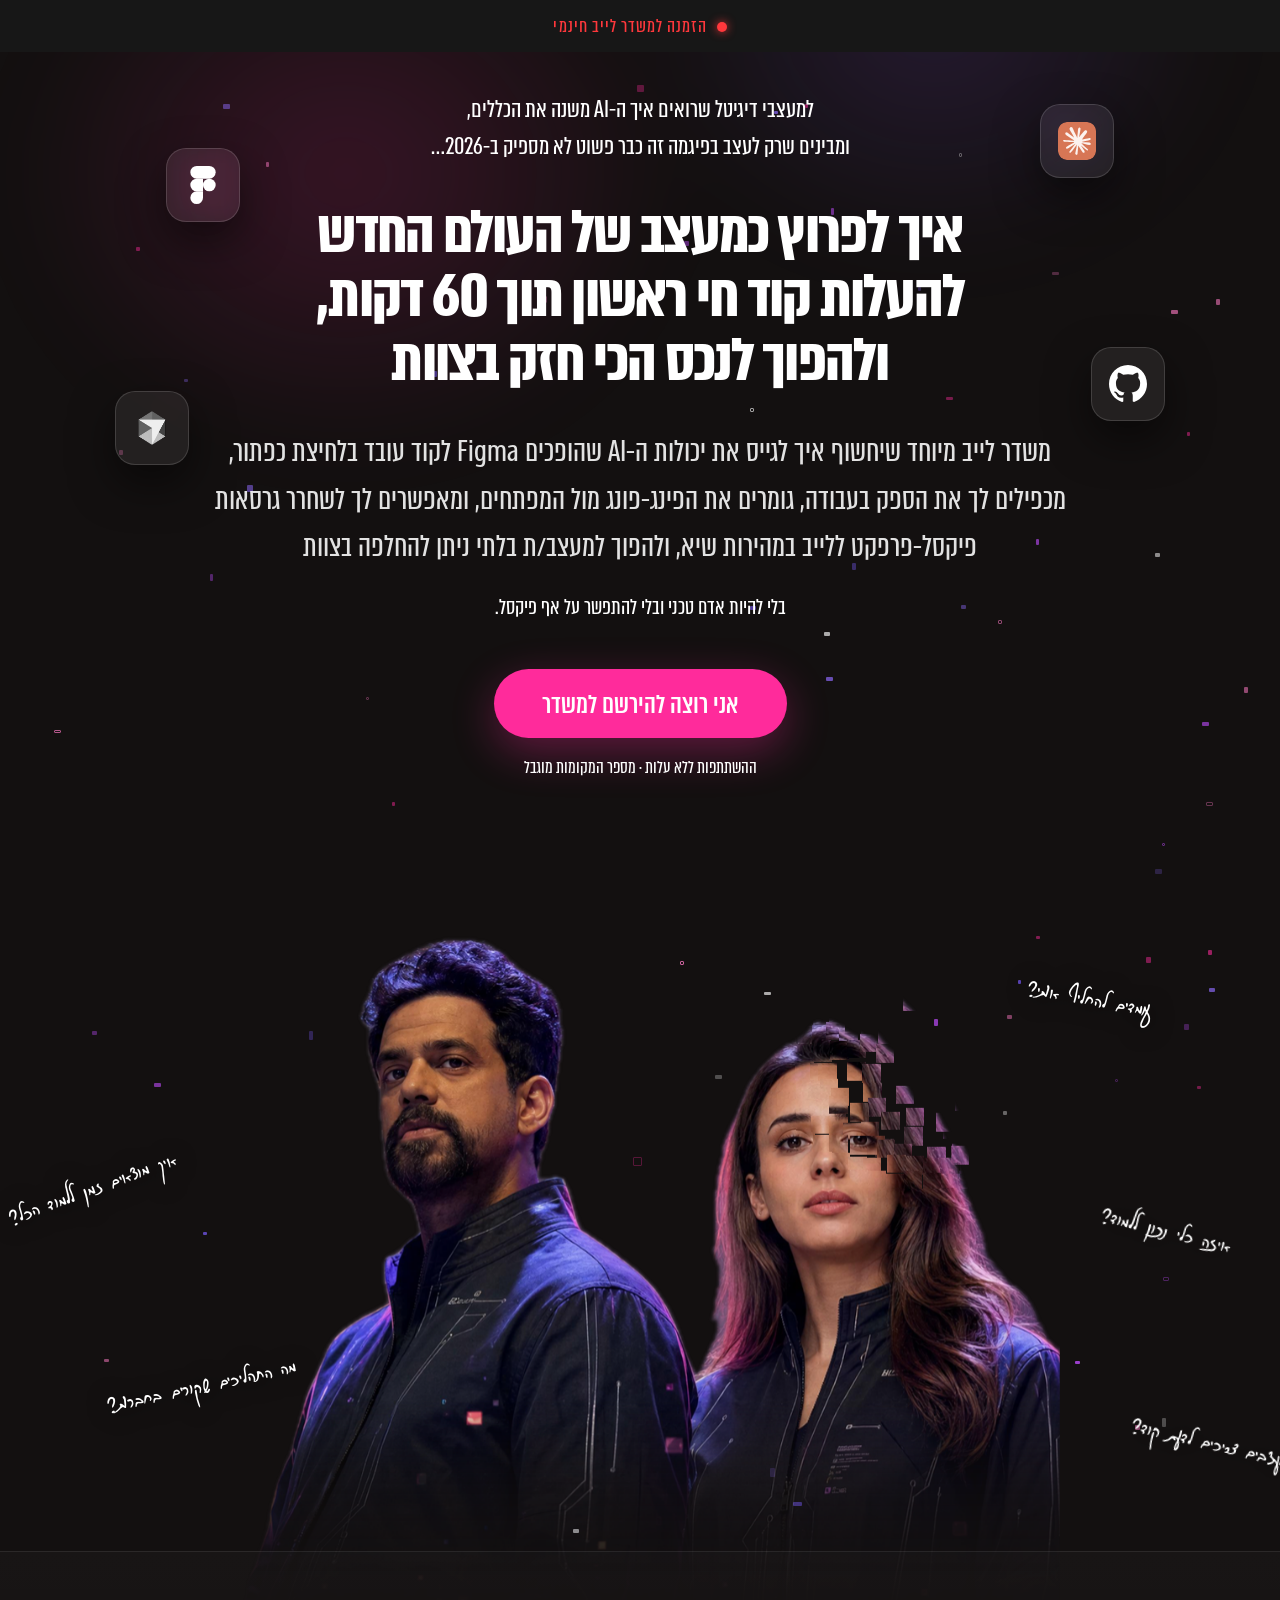
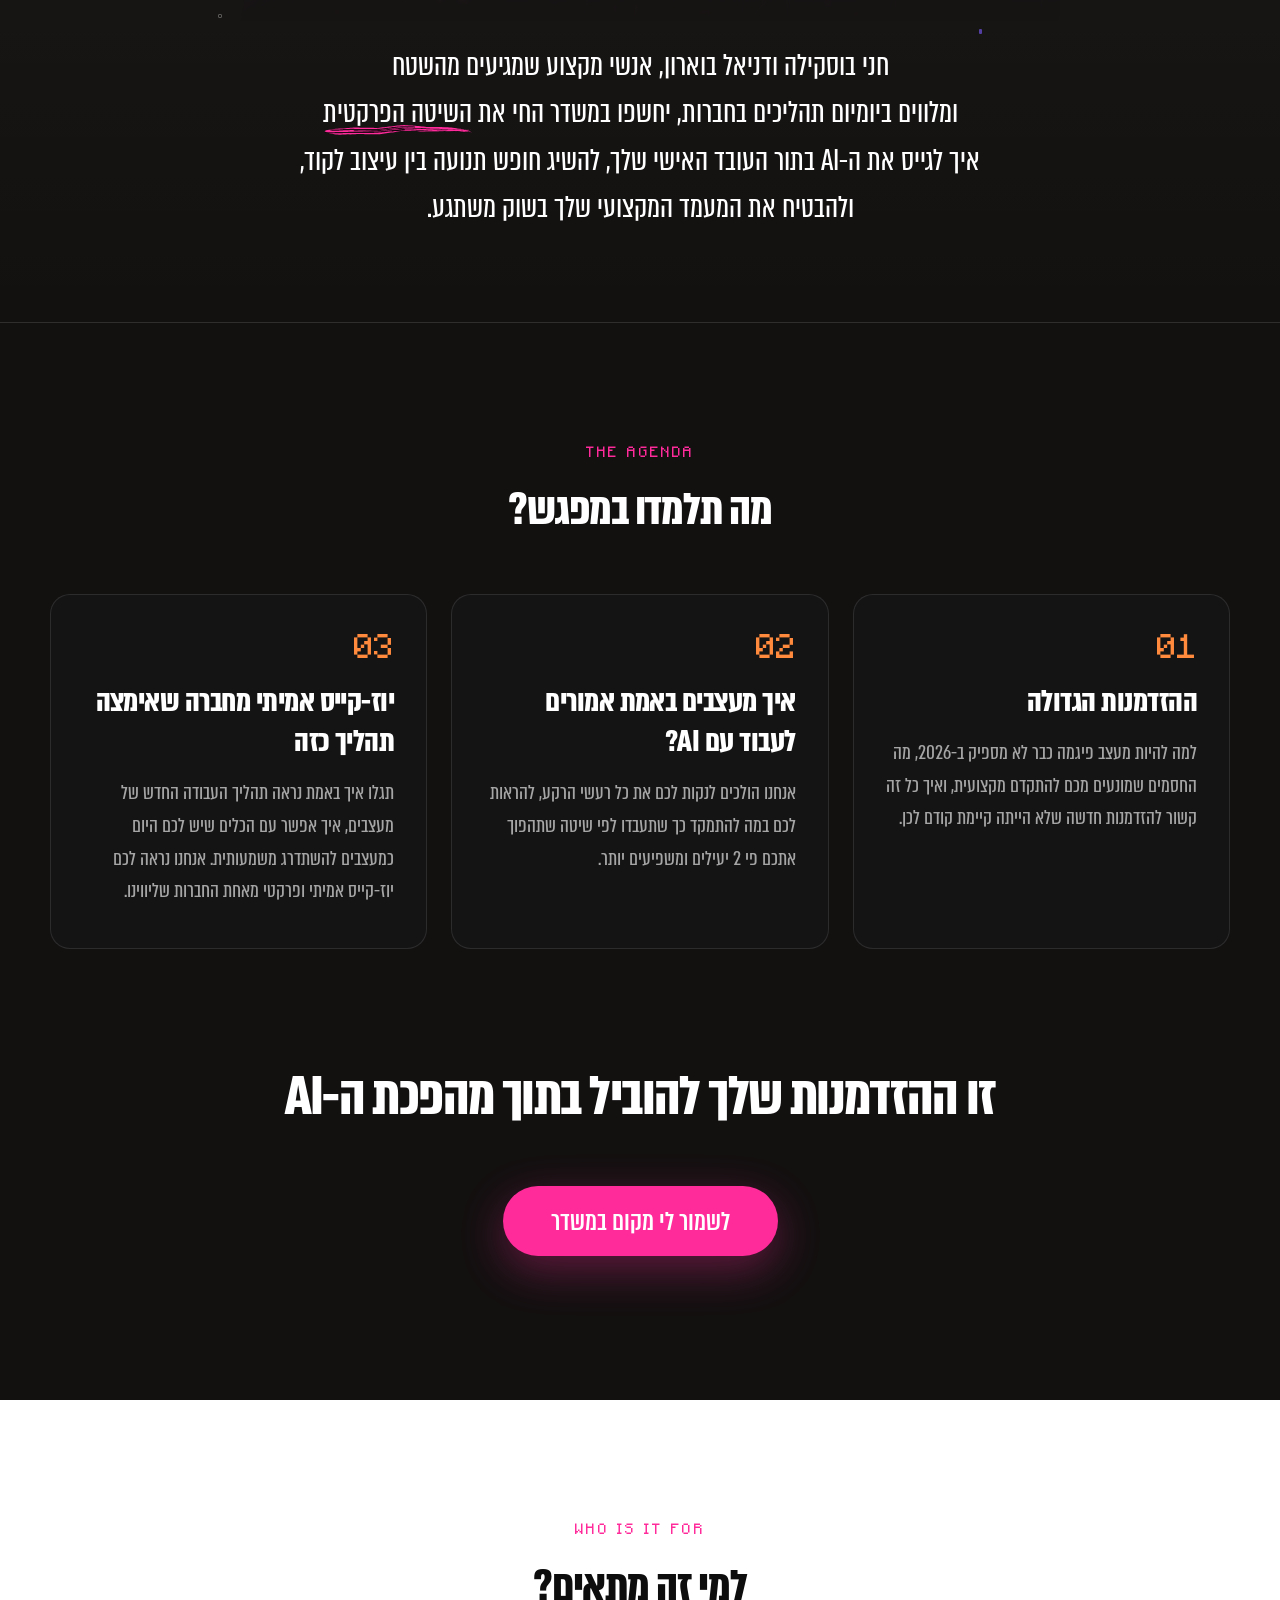
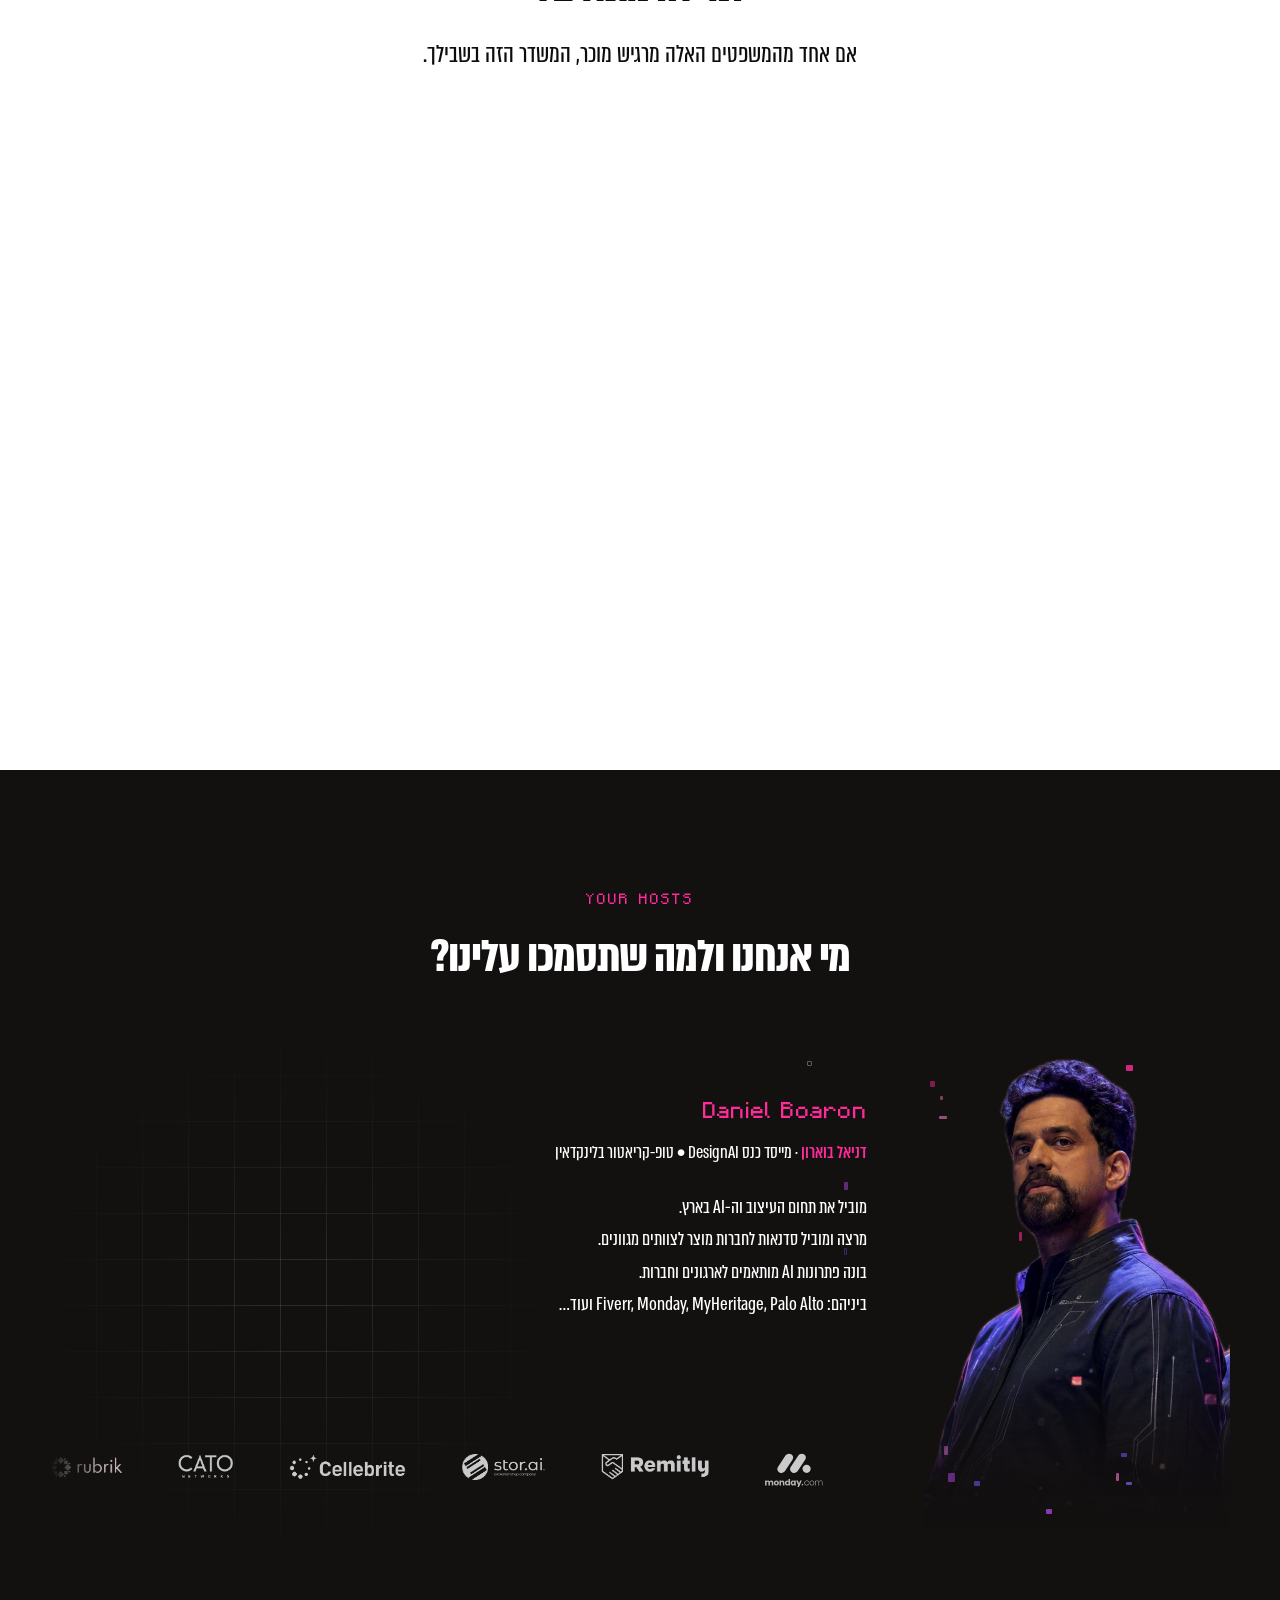
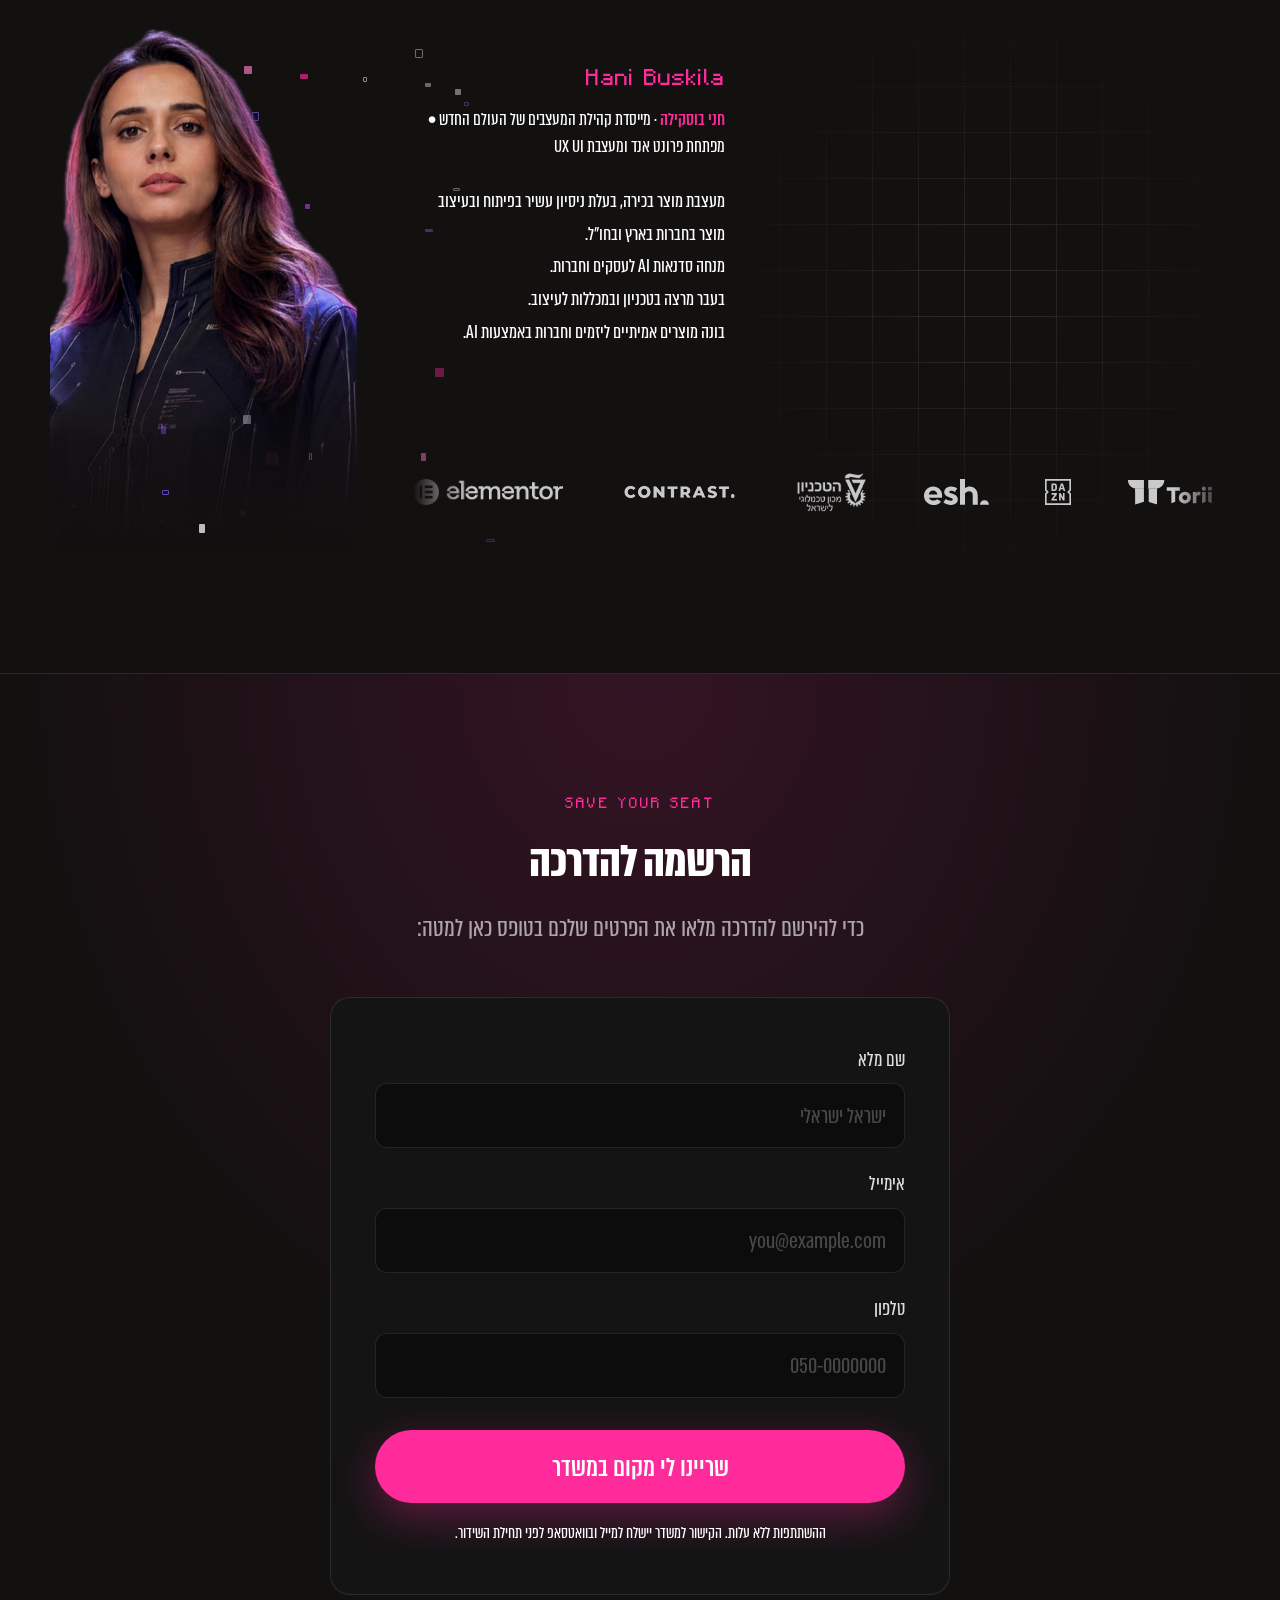
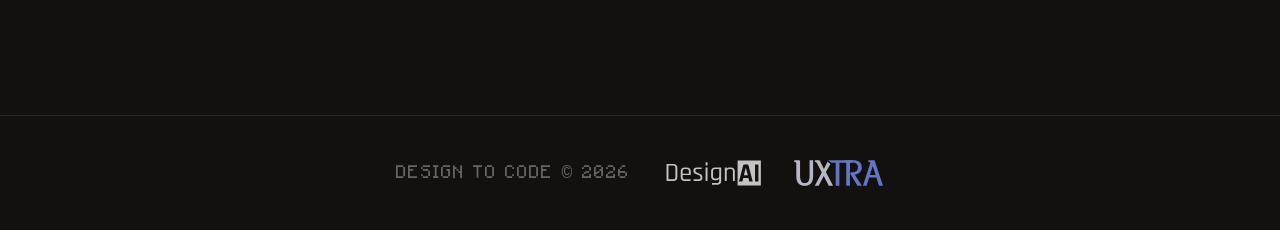
==== commit 0c284934: "Give the link a real preview card The share image was the logo, which every scraper rendered as a sm" ====
--- a/index.html
+++ b/index.html
@@ -9,13 +9,26 @@
   <link rel="canonical" href="https://uxtra.co.il/lives/design-to-code/" />
 
   <!-- Open Graph. These have to be absolute — a relative og:image is ignored
-       by every scraper, so link previews would come back blank. -->
+       by every scraper, so link previews would come back blank. The card is
+       built from og/cover.html; re-render it with og/render.sh. -->
   <meta property="og:type" content="website" />
   <meta property="og:locale" content="he_IL" />
+  <meta property="og:site_name" content="UXTRA" />
   <meta property="og:url" content="https://uxtra.co.il/lives/design-to-code/" />
   <meta property="og:title" content="משדר לייב למעצבי מוצר — Design to Code" />
   <meta property="og:description" content="איך לפרוץ כמעצב של העולם החדש, להעלות קוד חי ראשון תוך 60 דקות, ולהפוך לנכס הכי חזק בצוות." />
-  <meta property="og:image" content="https://uxtra.co.il/lives/design-to-code/assets/logo-d2c.png" />
+  <meta property="og:image" content="https://uxtra.co.il/lives/design-to-code/assets/og-cover.jpg" />
+  <!-- LinkedIn and Facebook lay out the card before the image loads; without
+       the dimensions the first share of a fresh URL renders as a small tile. -->
+  <meta property="og:image:width" content="1200" />
+  <meta property="og:image:height" content="630" />
+  <meta property="og:image:type" content="image/jpeg" />
+  <meta property="og:image:alt" content="חני בוסקילה ודניאל בוארון — משדר לייב, יום רביעי 2.9 בשעה 19:30" />
+
+  <meta name="twitter:card" content="summary_large_image" />
+  <meta name="twitter:title" content="משדר לייב למעצבי מוצר — Design to Code" />
+  <meta name="twitter:description" content="איך לפרוץ כמעצב של העולם החדש, להעלות קוד חי ראשון תוך 60 דקות, ולהפוך לנכס הכי חזק בצוות." />
+  <meta name="twitter:image" content="https://uxtra.co.il/lives/design-to-code/assets/og-cover.jpg" />
 
   <link rel="icon" href="assets/logo-d2c.png" />
 
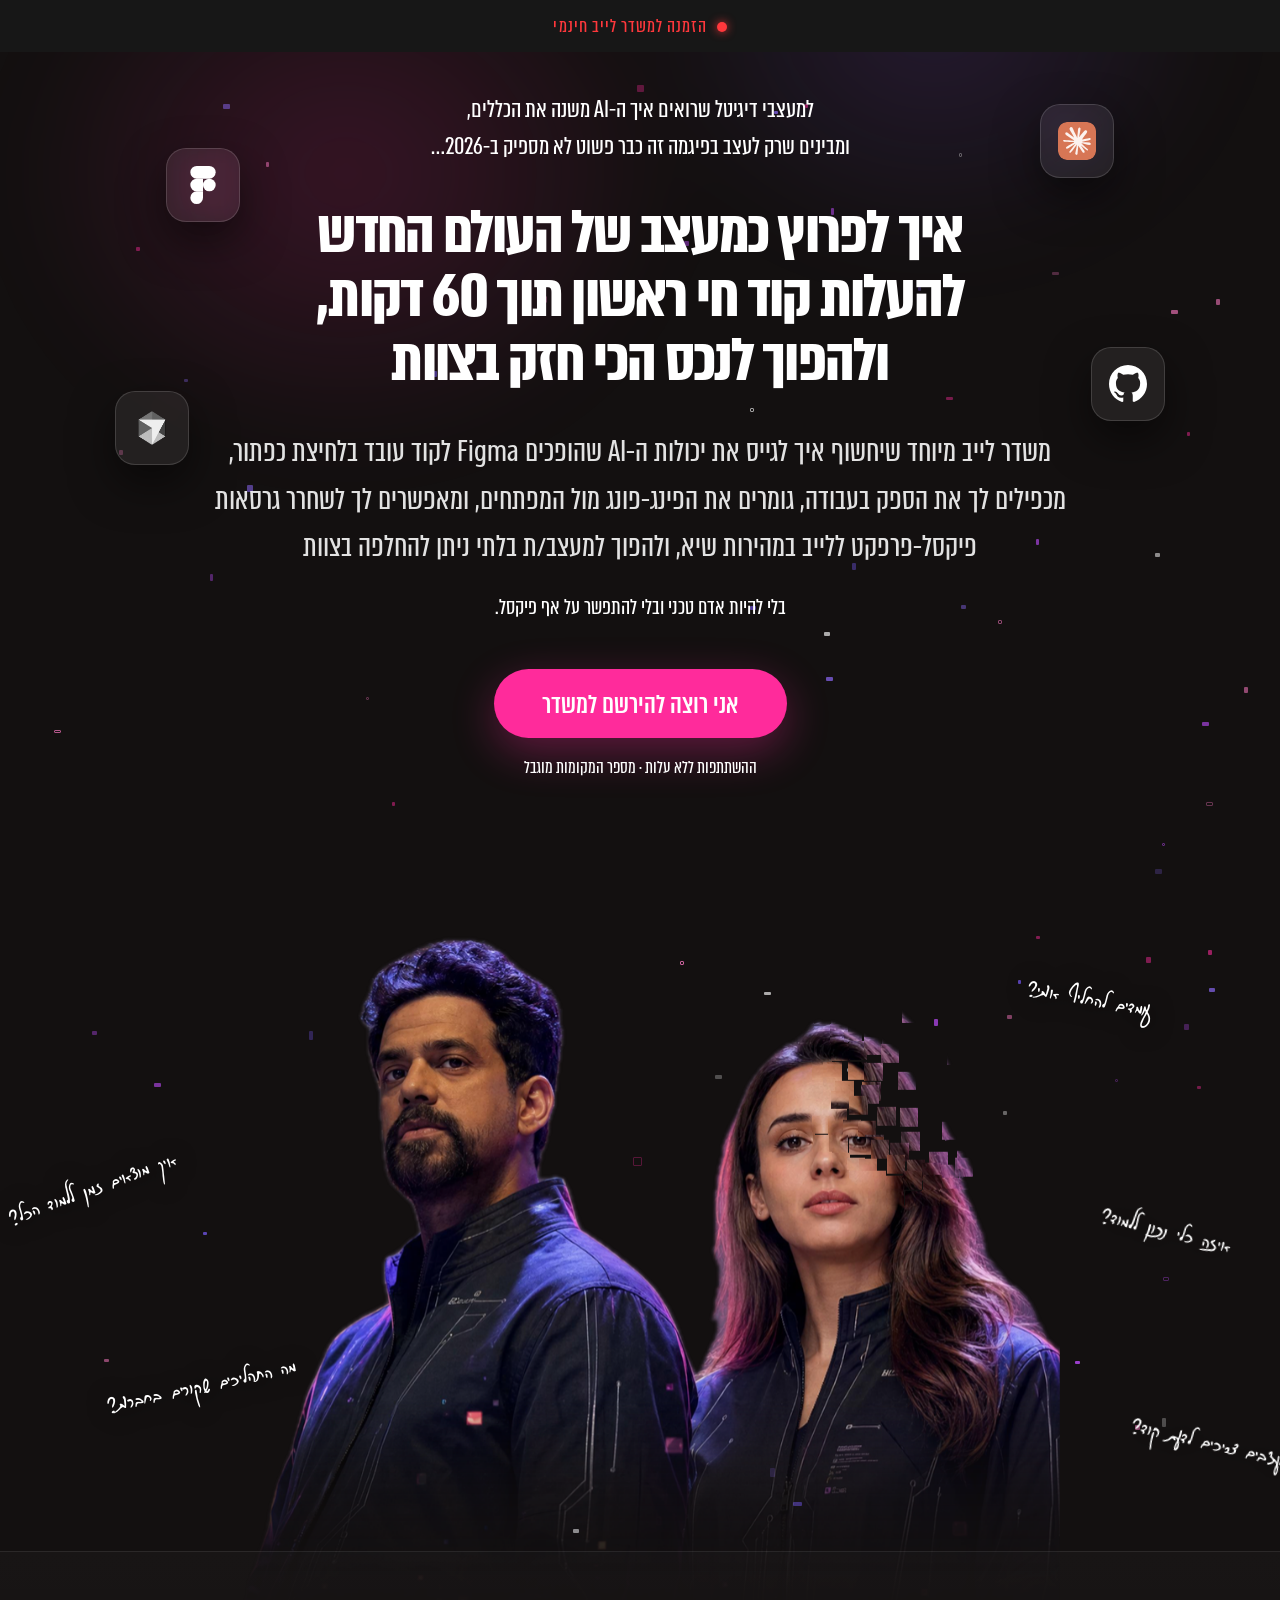
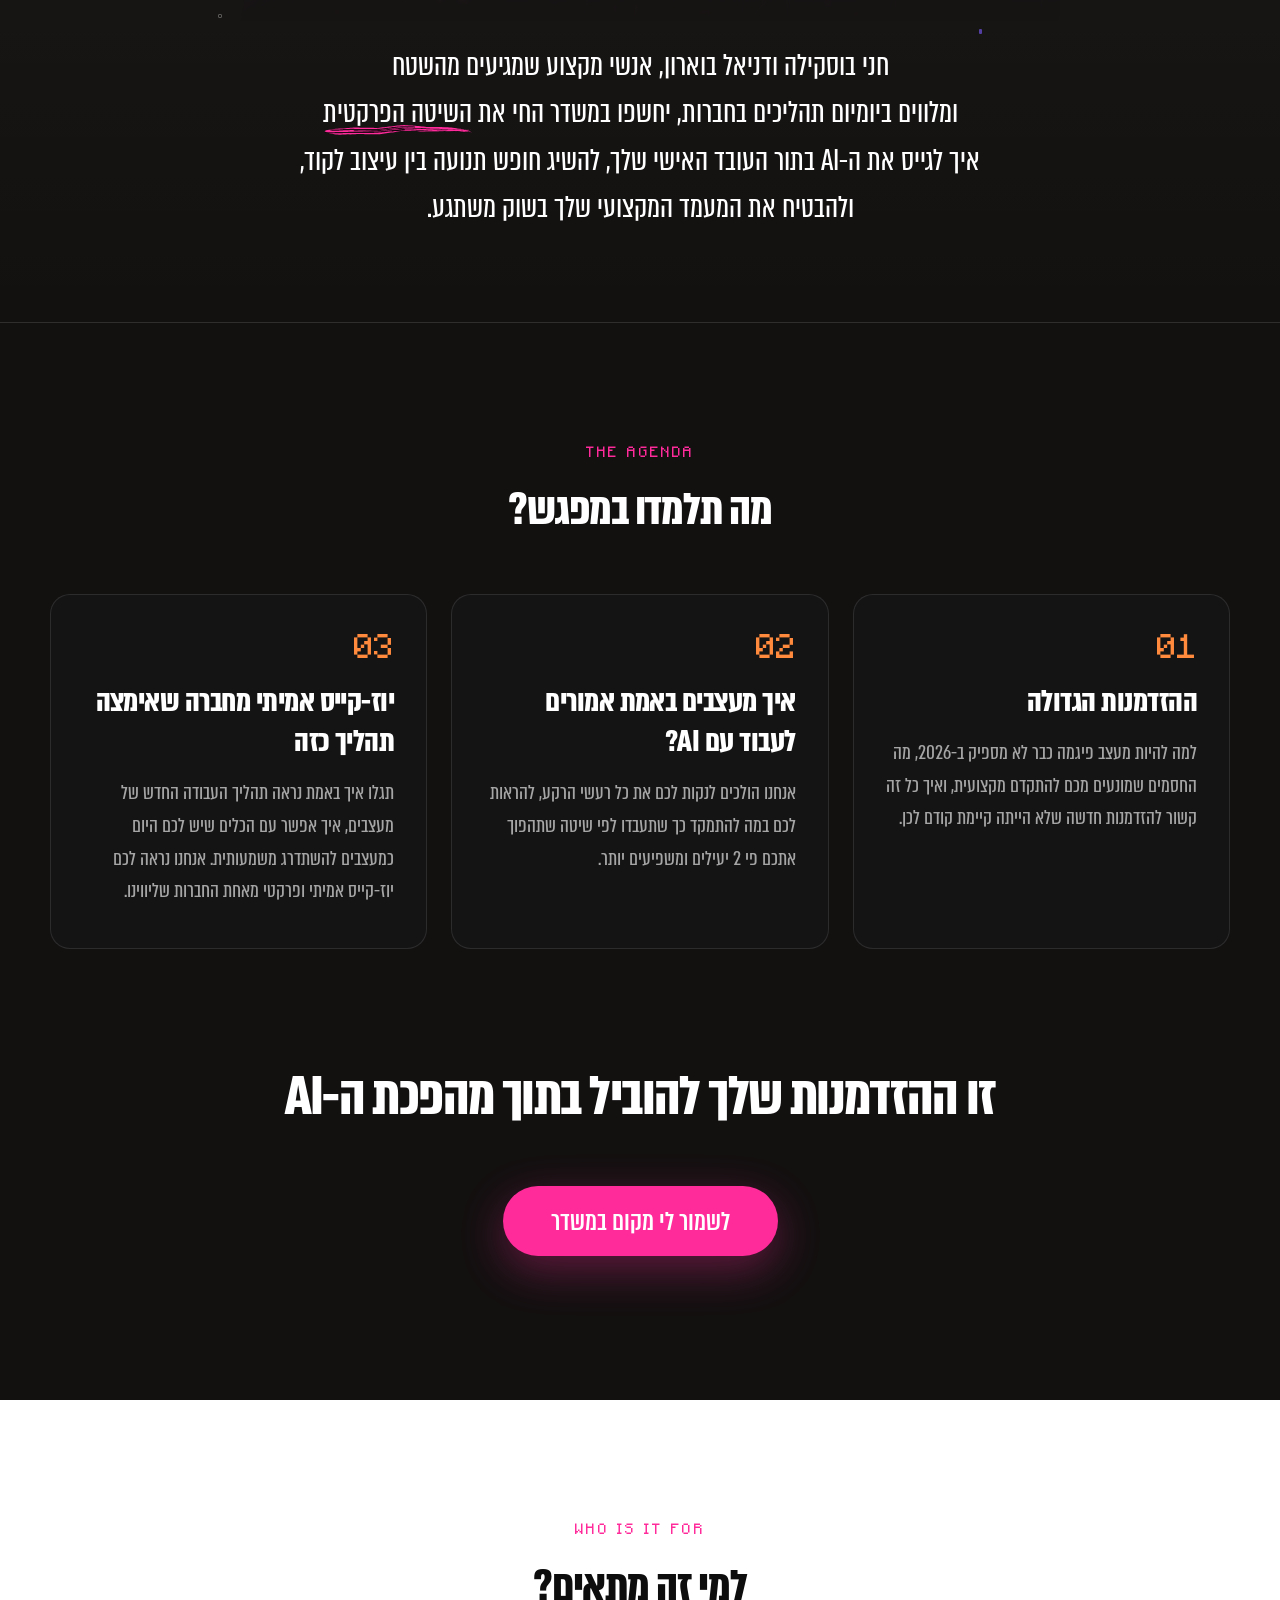
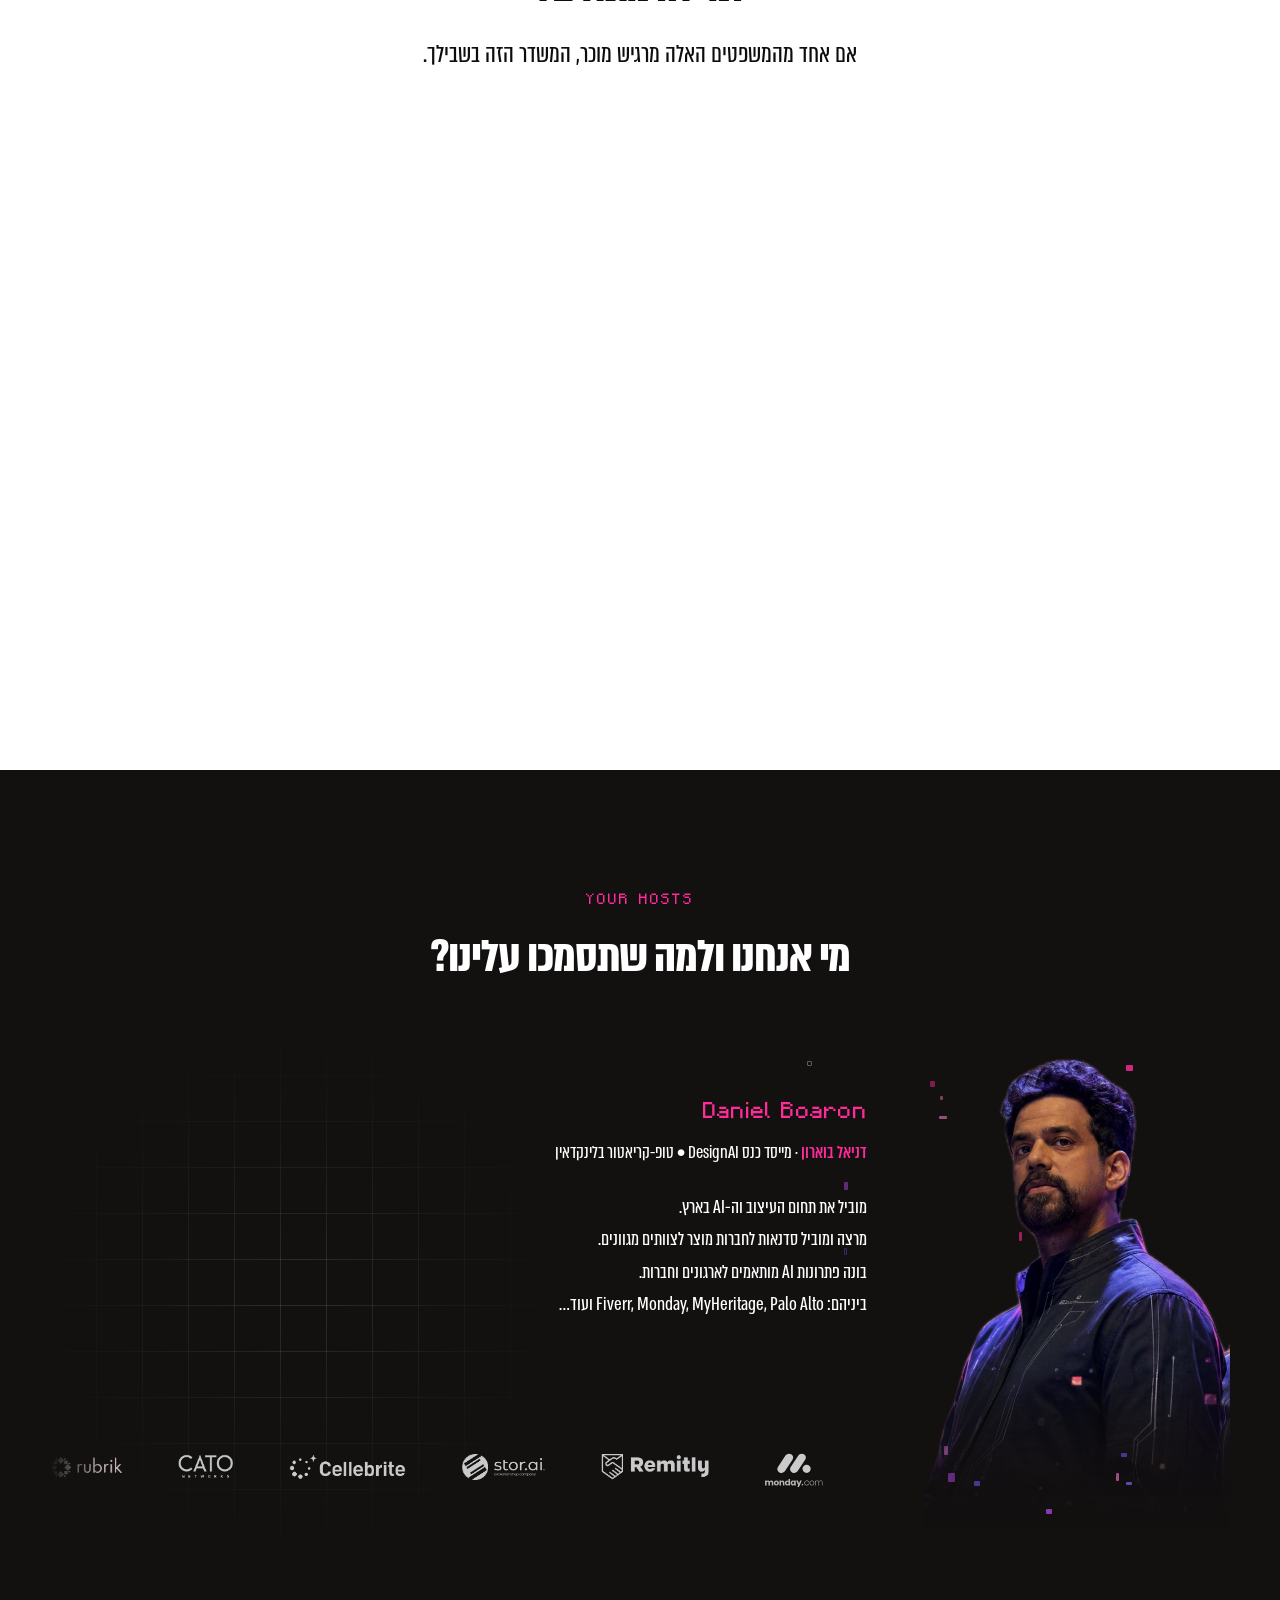
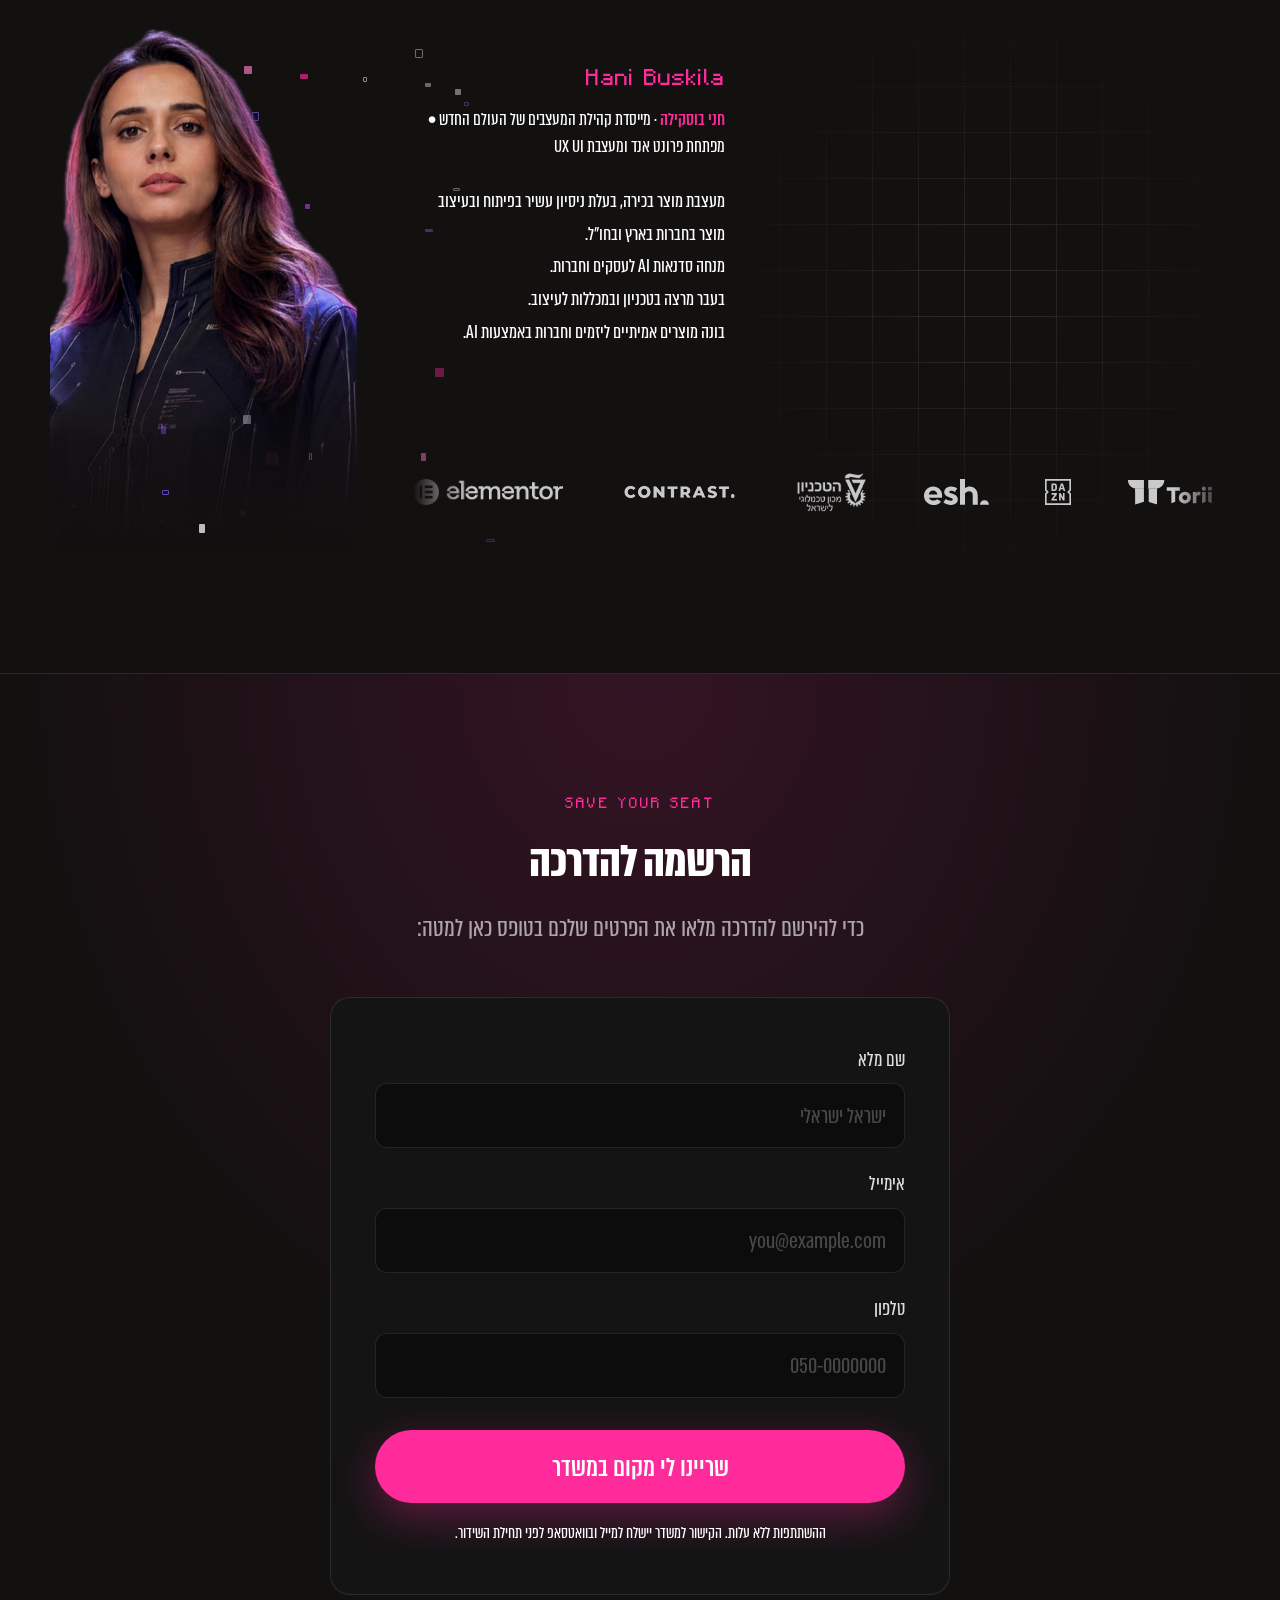
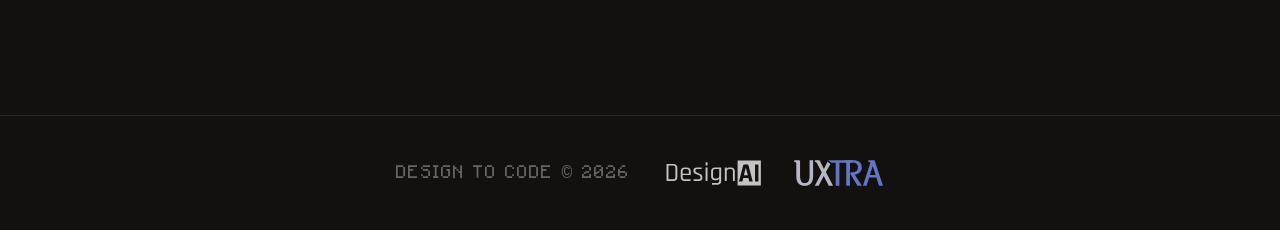
==== commit 2aec54be: "Move the webinar to Sunday 1.11 at 19:00 Co-Authored-By: Claude Opus 5.5 (1M context) <noreply@anthr" ====
--- a/index.html
+++ b/index.html
@@ -23,7 +23,7 @@
   <meta property="og:image:width" content="1200" />
   <meta property="og:image:height" content="630" />
   <meta property="og:image:type" content="image/jpeg" />
-  <meta property="og:image:alt" content="חני בוסקילה ודניאל בוארון — משדר לייב, יום רביעי 2.9 בשעה 19:30" />
+  <meta property="og:image:alt" content="חני בוסקילה ודניאל בוארון — משדר לייב, יום ראשון 1.11 בשעה 19:00" />
 
   <meta name="twitter:card" content="summary_large_image" />
   <meta name="twitter:title" content="משדר לייב למעצבי מוצר — Design to Code" />
@@ -1361,14 +1361,14 @@
           <rect x="1.5" y="2.8" width="13" height="11.7" rx="2" stroke="currentColor" stroke-width="1.3"/>
           <path d="M1.5 6.3h13M5 1.5v2.6M11 1.5v2.6" stroke="currentColor" stroke-width="1.3" stroke-linecap="round"/>
         </svg>
-        <span>יום ד׳ | 2.9</span>
+        <span>יום א׳ | 1.11</span>
       </span>
       <span class="meta-pill">
         <svg width="17" height="17" viewBox="0 0 16 16" fill="none" aria-hidden="true">
           <circle cx="8" cy="8" r="6.4" stroke="currentColor" stroke-width="1.3"/>
           <path d="M8 4.4V8l2.4 1.5" stroke="currentColor" stroke-width="1.3" stroke-linecap="round"/>
         </svg>
-        <span>19:30 | 60 דקות</span>
+        <span>19:00 | 60 דקות</span>
       </span>
       <span class="meta-pill">
         <svg width="17" height="17" viewBox="0 0 16 16" fill="none" aria-hidden="true">
@@ -2216,7 +2216,7 @@
       // byte here is downloadable by any visitor, and that key can read the
       // whole contact database and spend send credits. So the form posts to
       // a Make webhook instead. The Brevo key lives in Make, and Make puts
-      // the contact straight into the d2c-webinar-1 list (id 17).
+      // the contact straight into the d2c-webinar-2 list.
       //
       // The webhook URL below is NOT a secret — it can only receive data,
       // never read anything back — so it is safe to publish here.
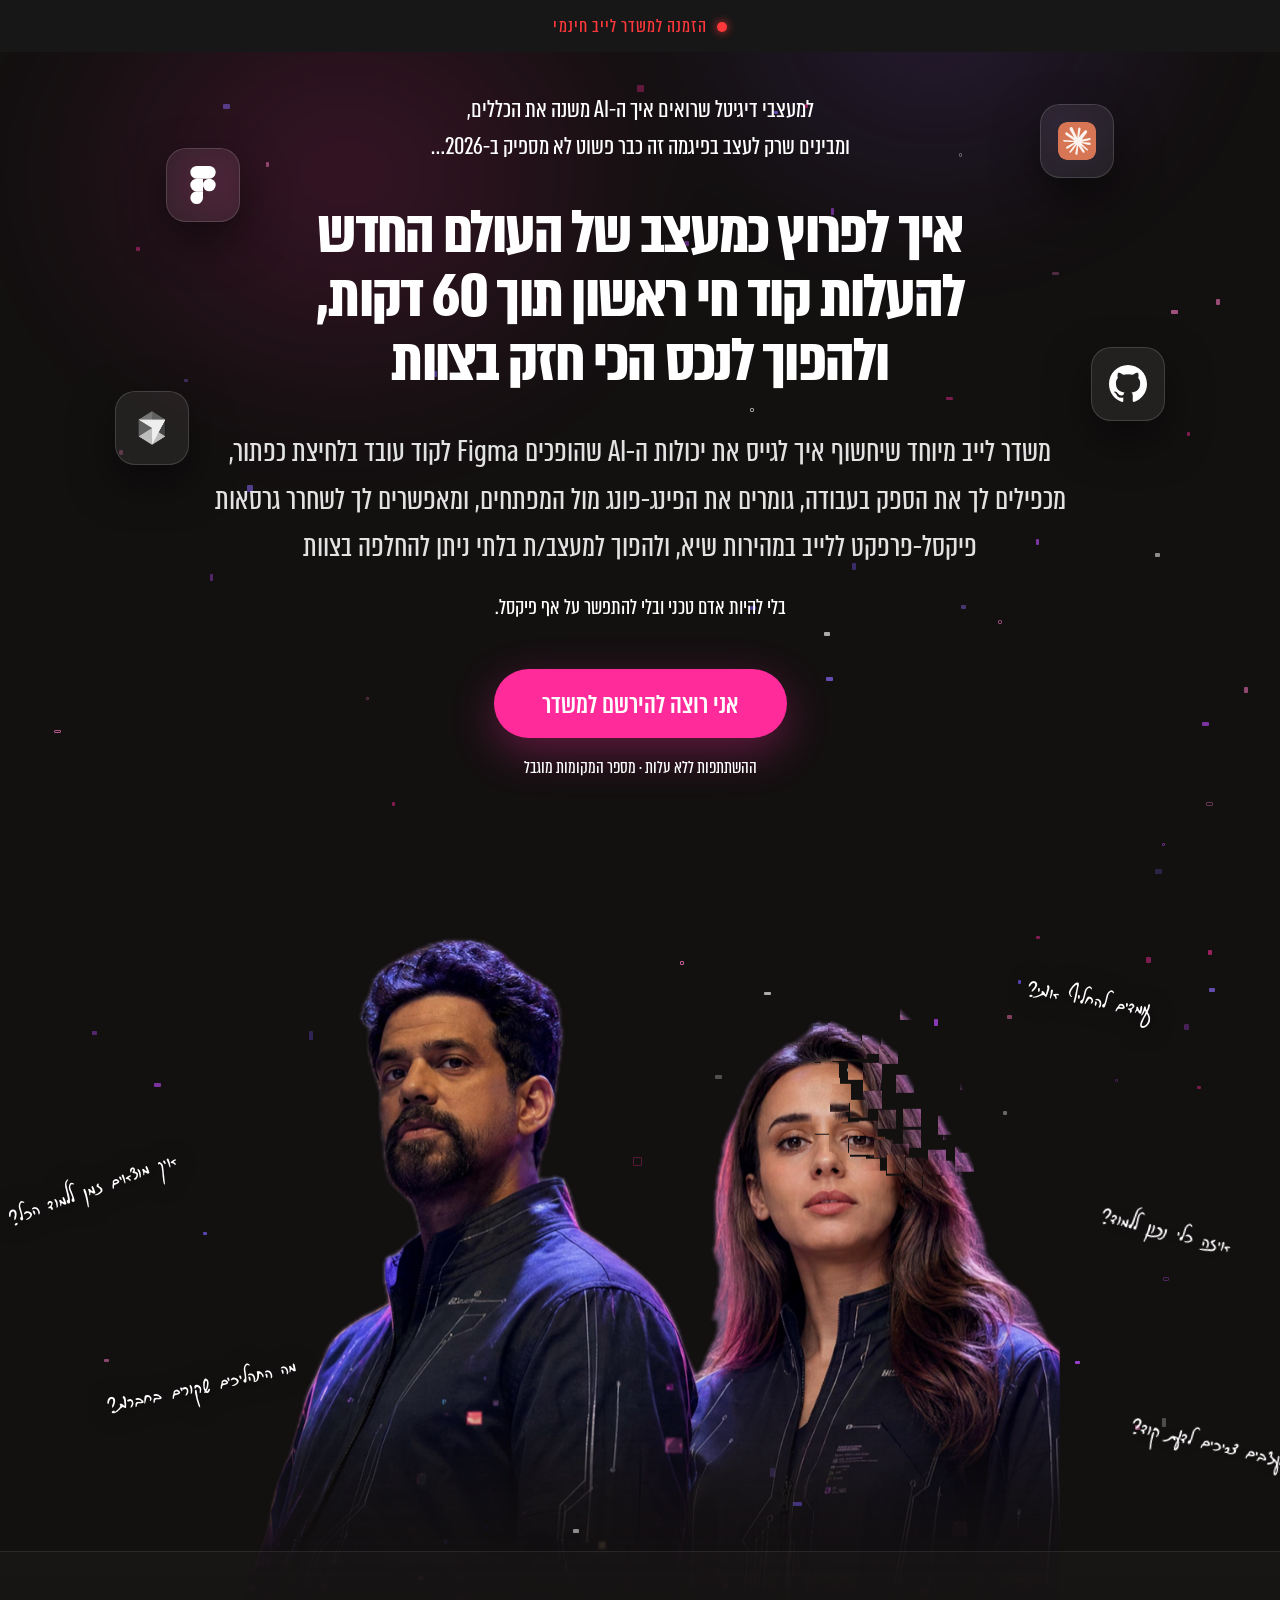
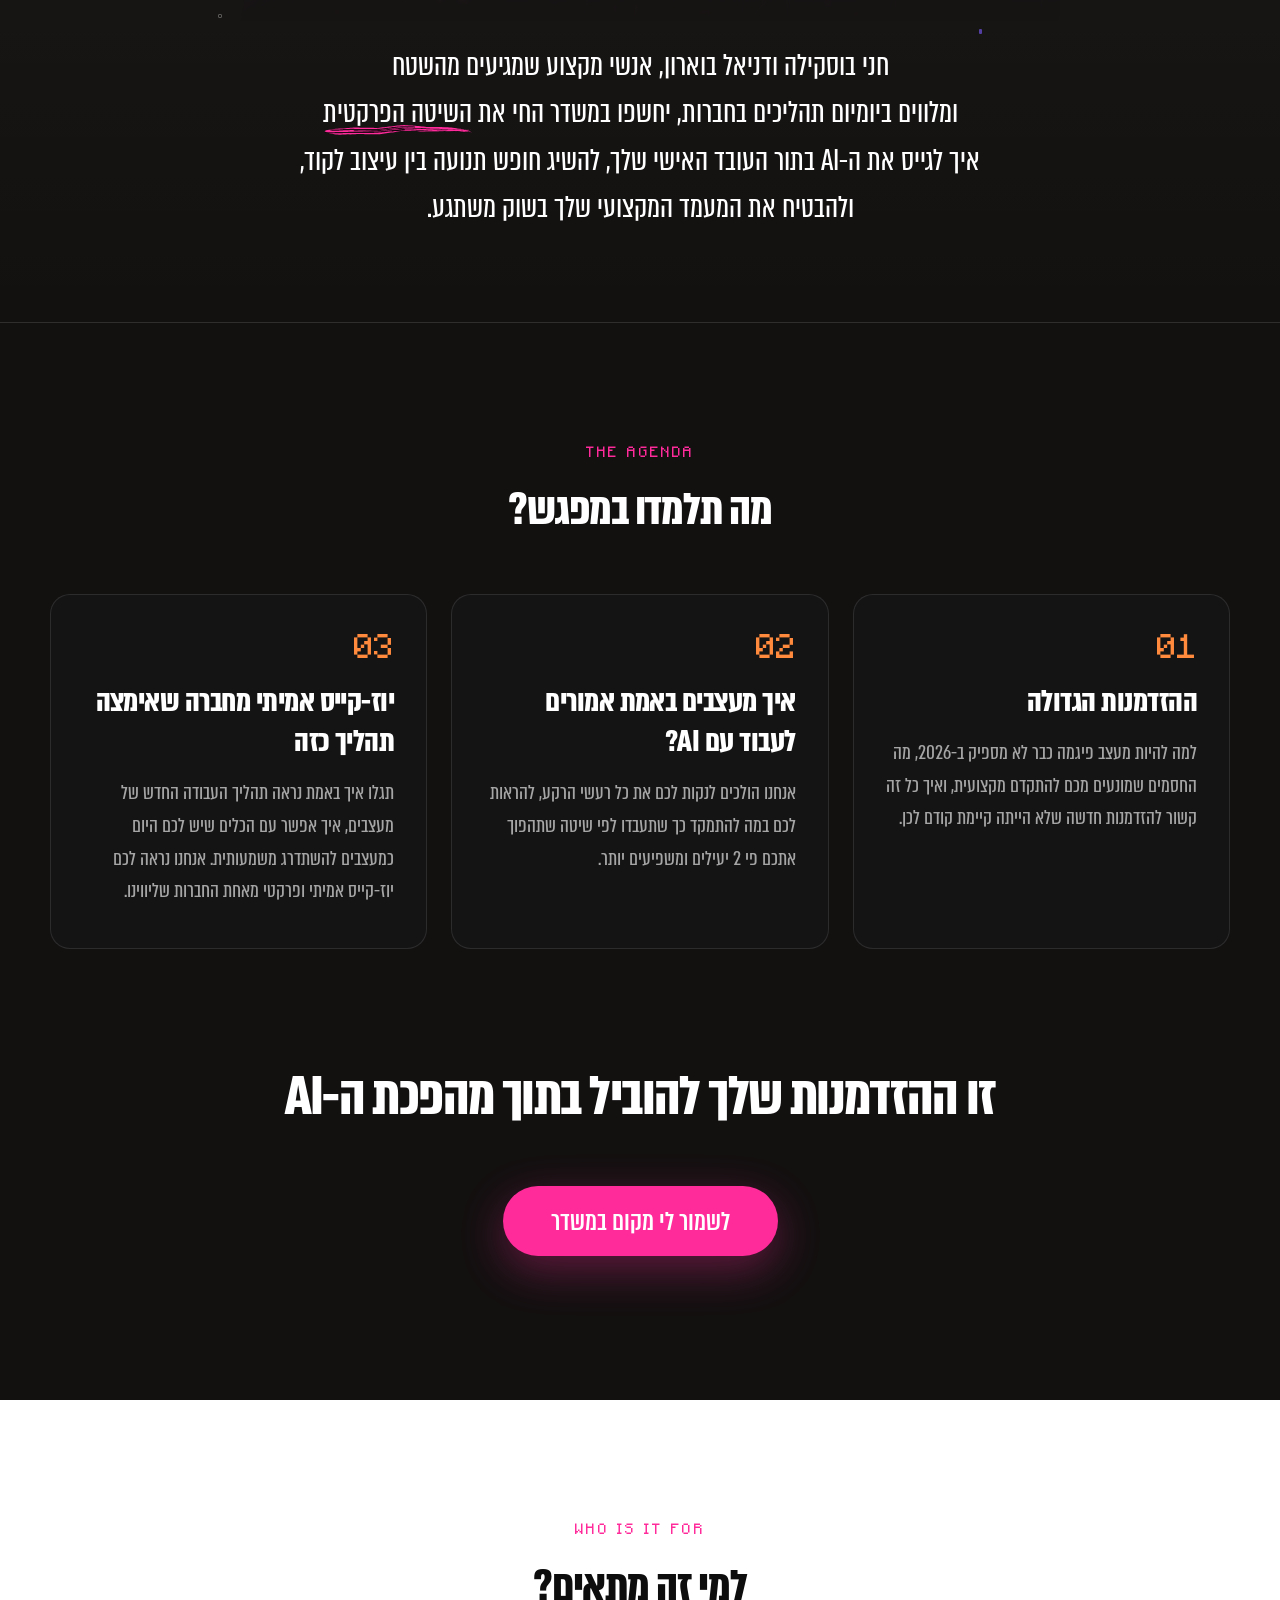
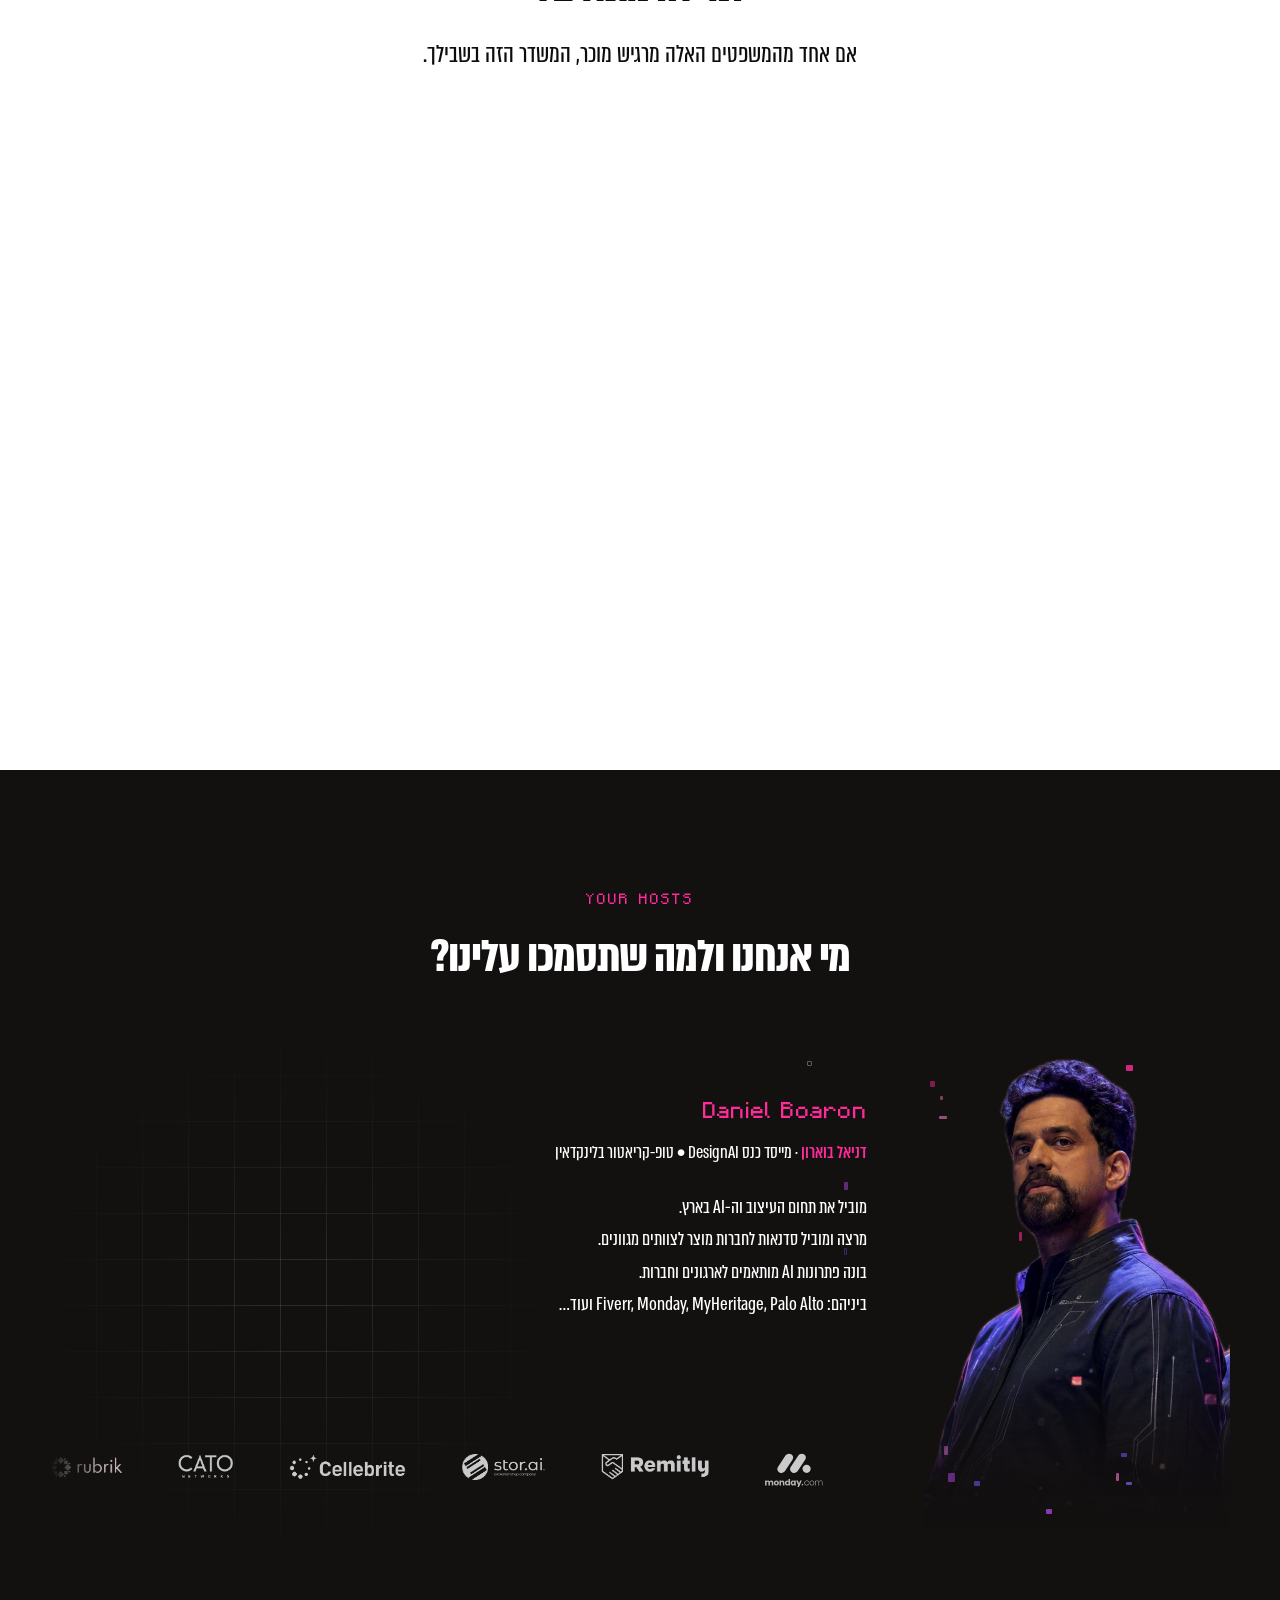
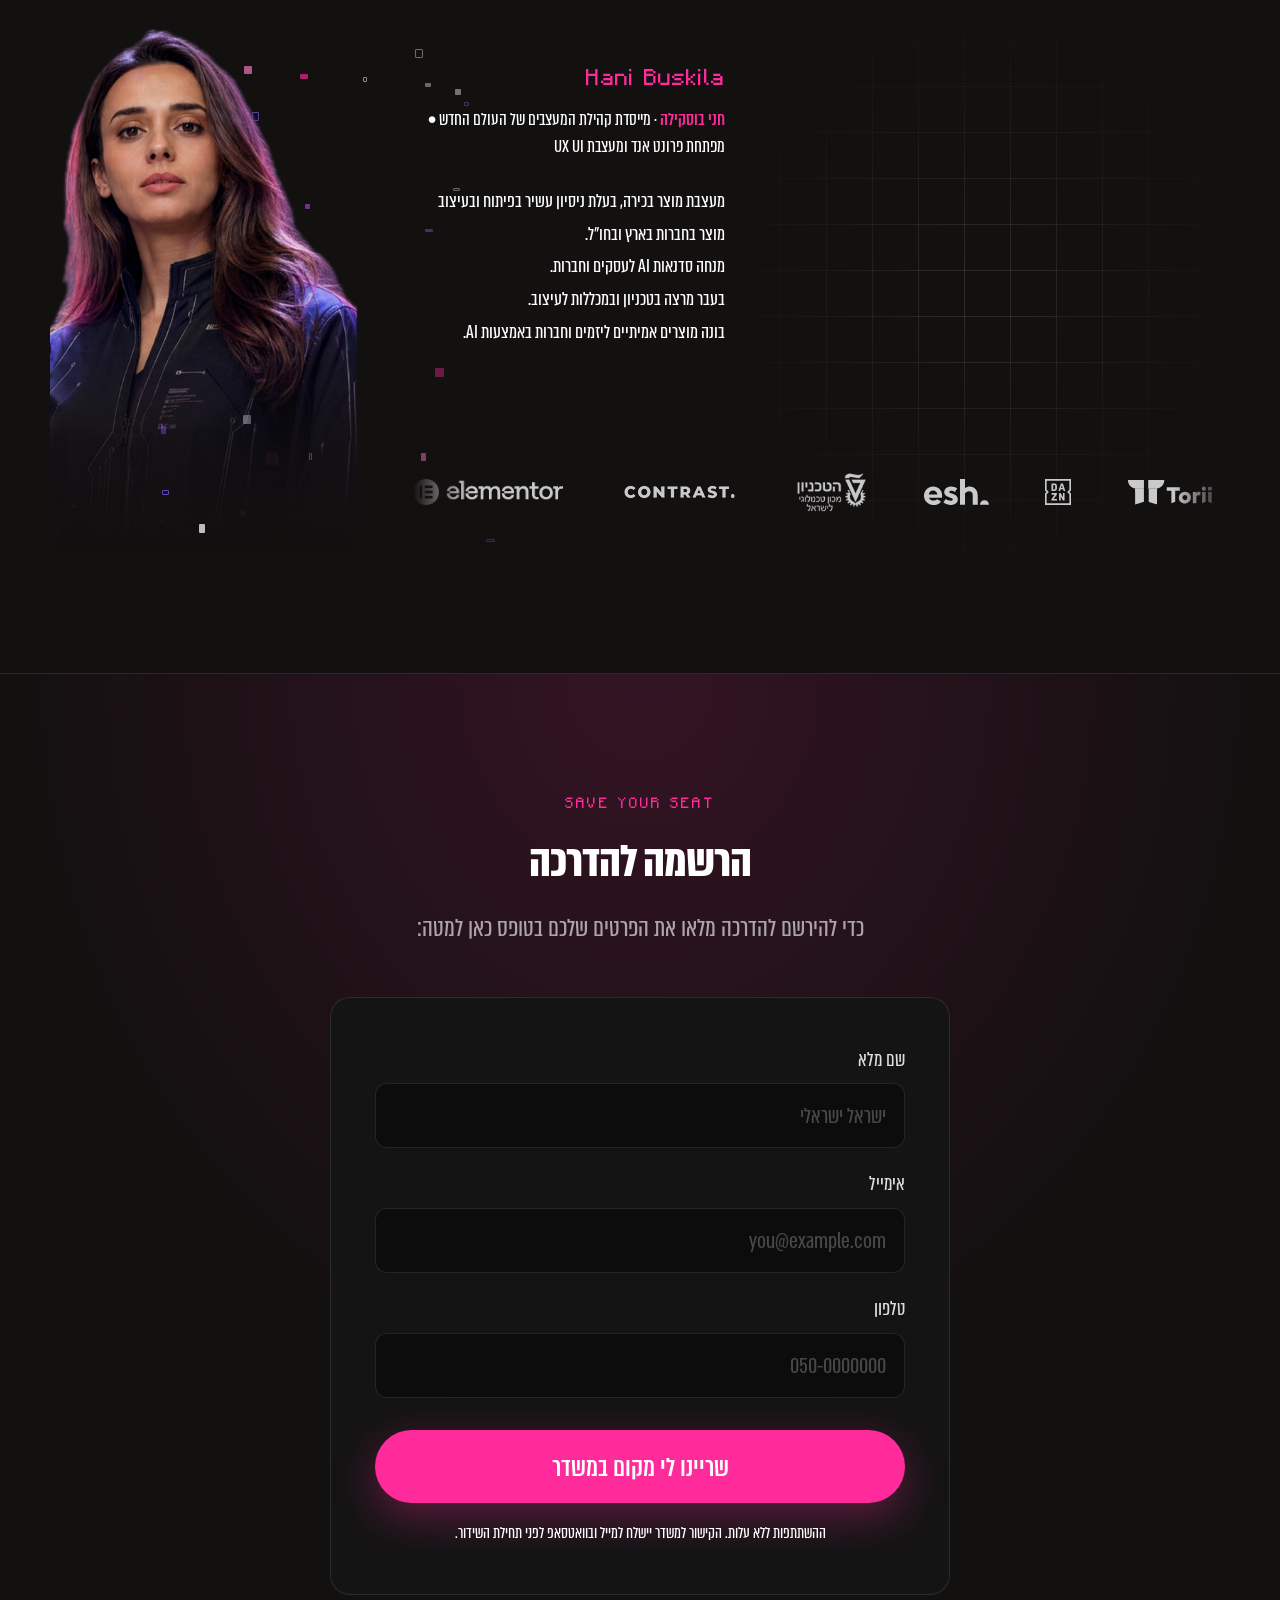
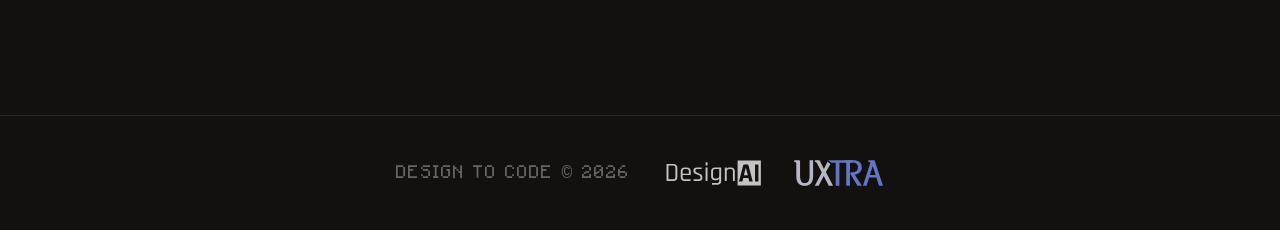
==== commit 052822d6: "Note the d2c-webinar-2 list id Co-Authored-By: Claude Opus 5.5 (1M context) <noreply@anthropic.com>" ====
--- a/index.html
+++ b/index.html
@@ -2216,7 +2216,7 @@
       // byte here is downloadable by any visitor, and that key can read the
       // whole contact database and spend send credits. So the form posts to
       // a Make webhook instead. The Brevo key lives in Make, and Make puts
-      // the contact straight into the d2c-webinar-2 list.
+      // the contact straight into the d2c-webinar-2 list (id 27).
       //
       // The webhook URL below is NOT a secret — it can only receive data,
       // never read anything back — so it is safe to publish here.
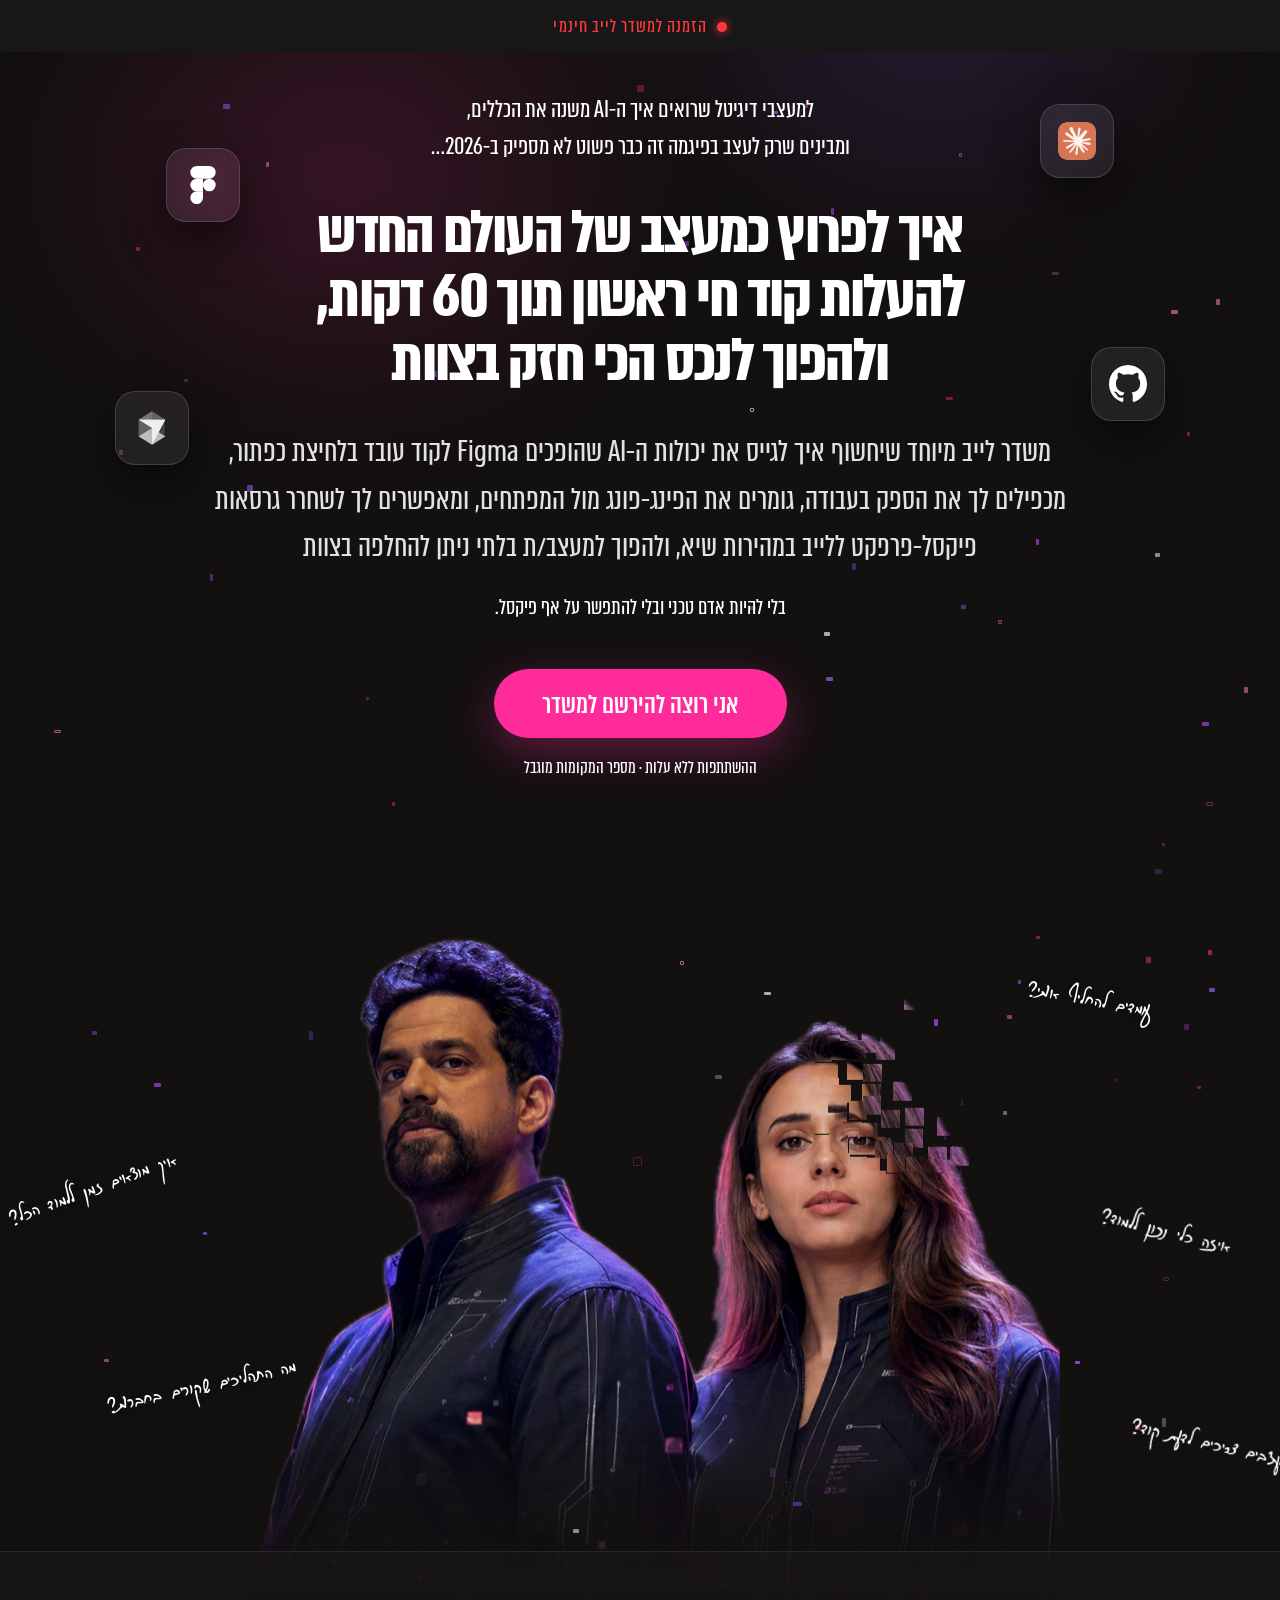
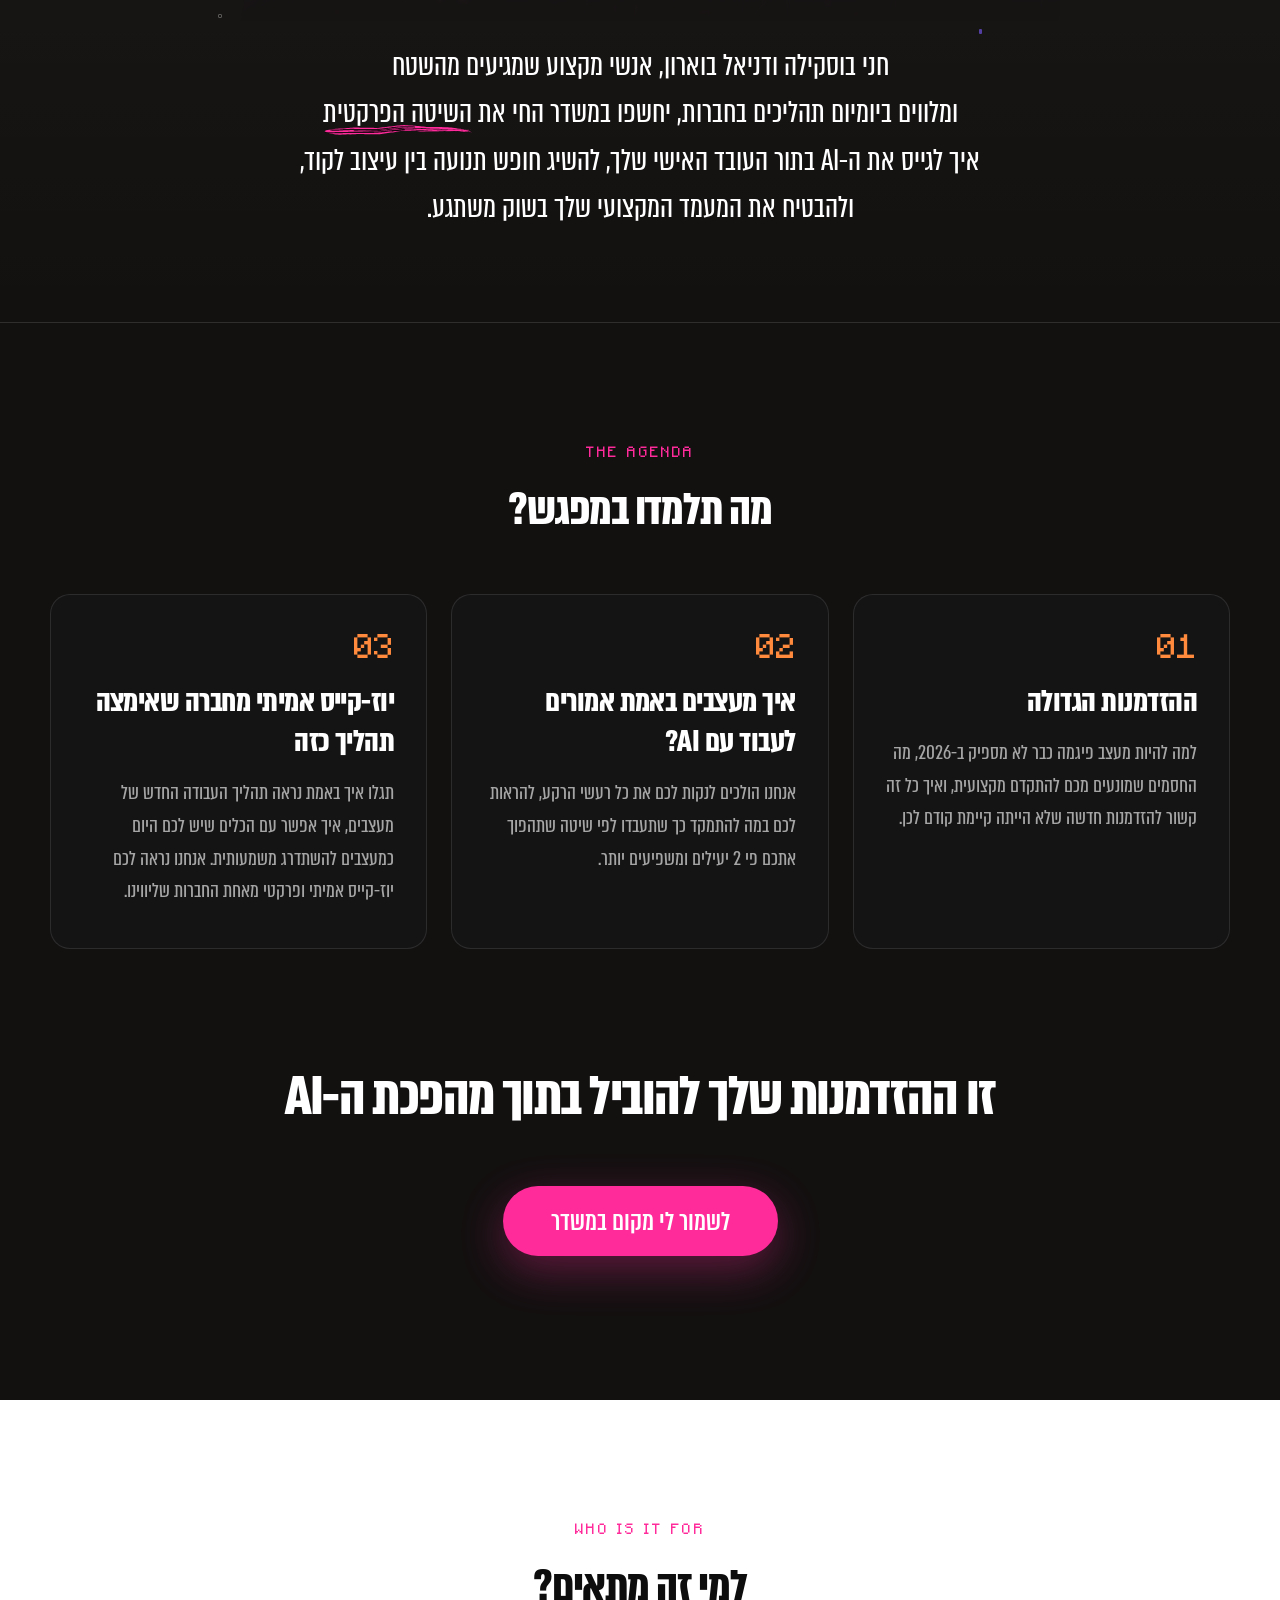
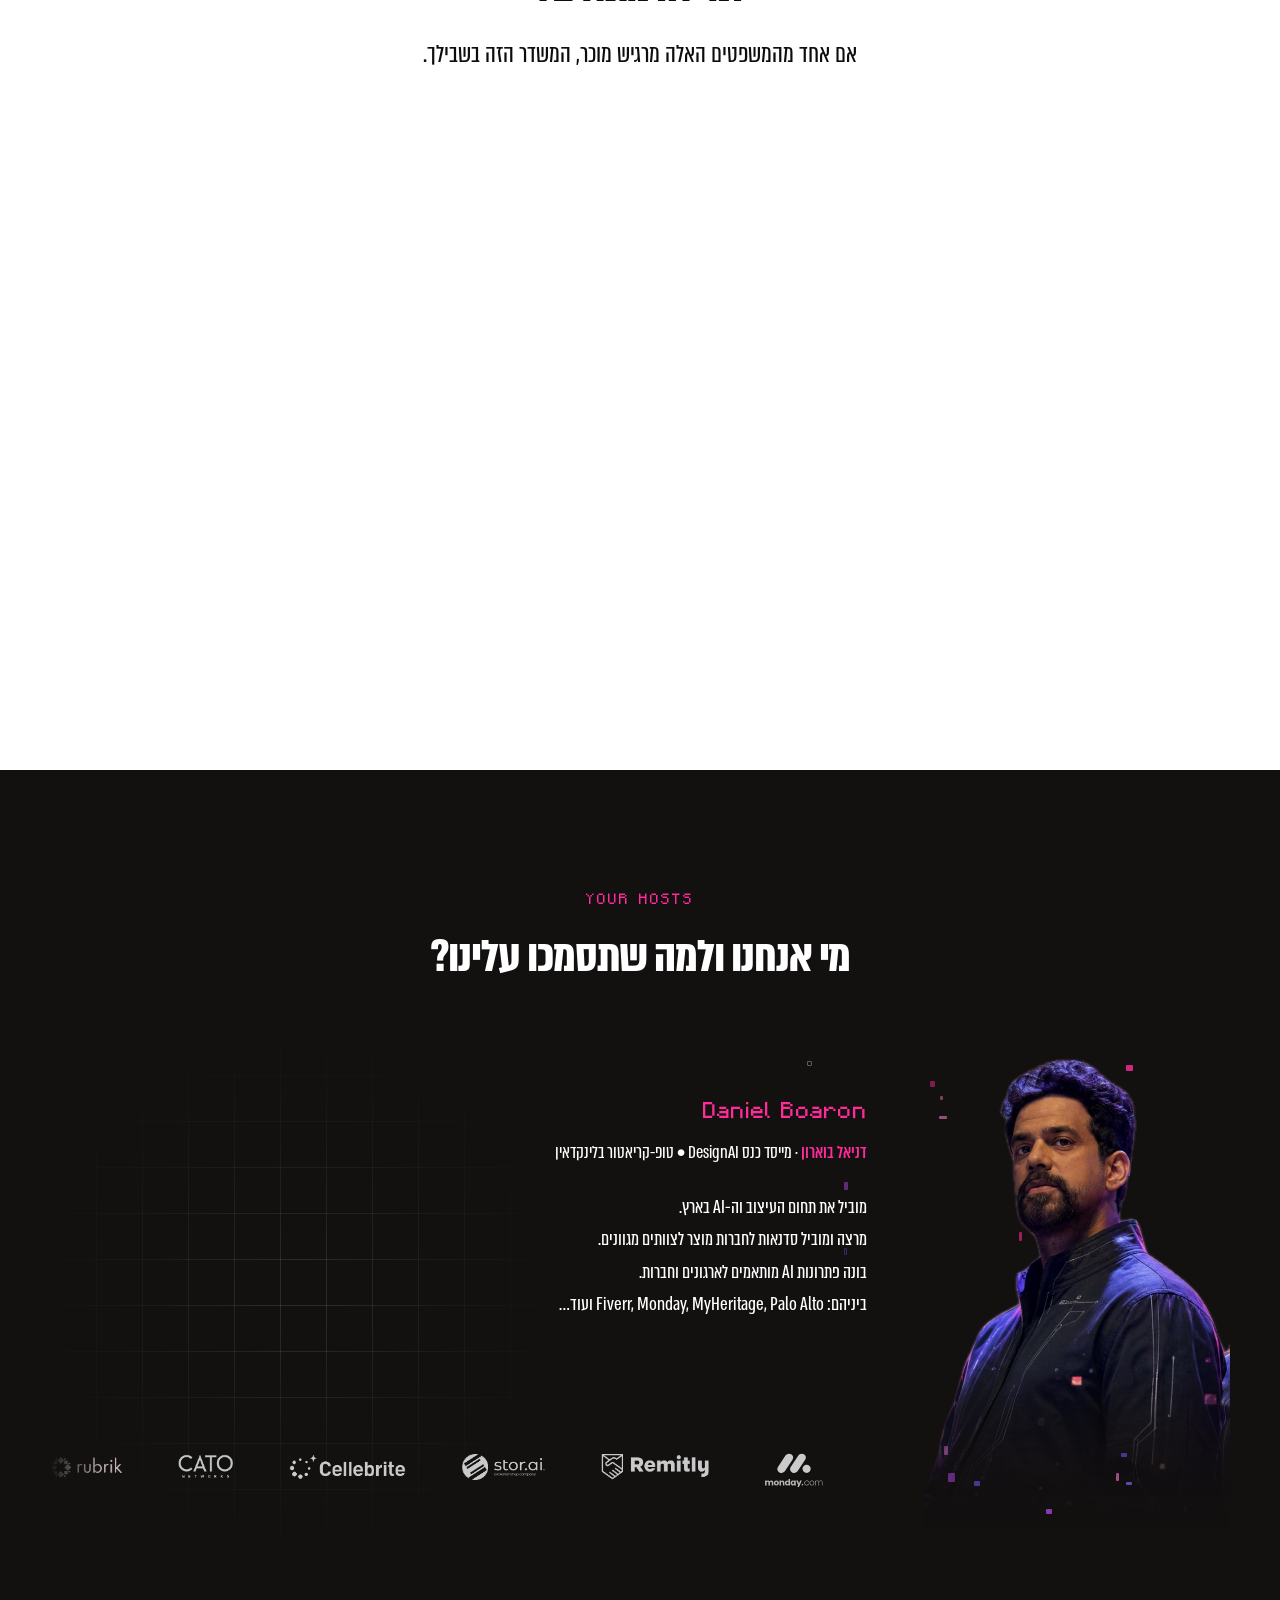
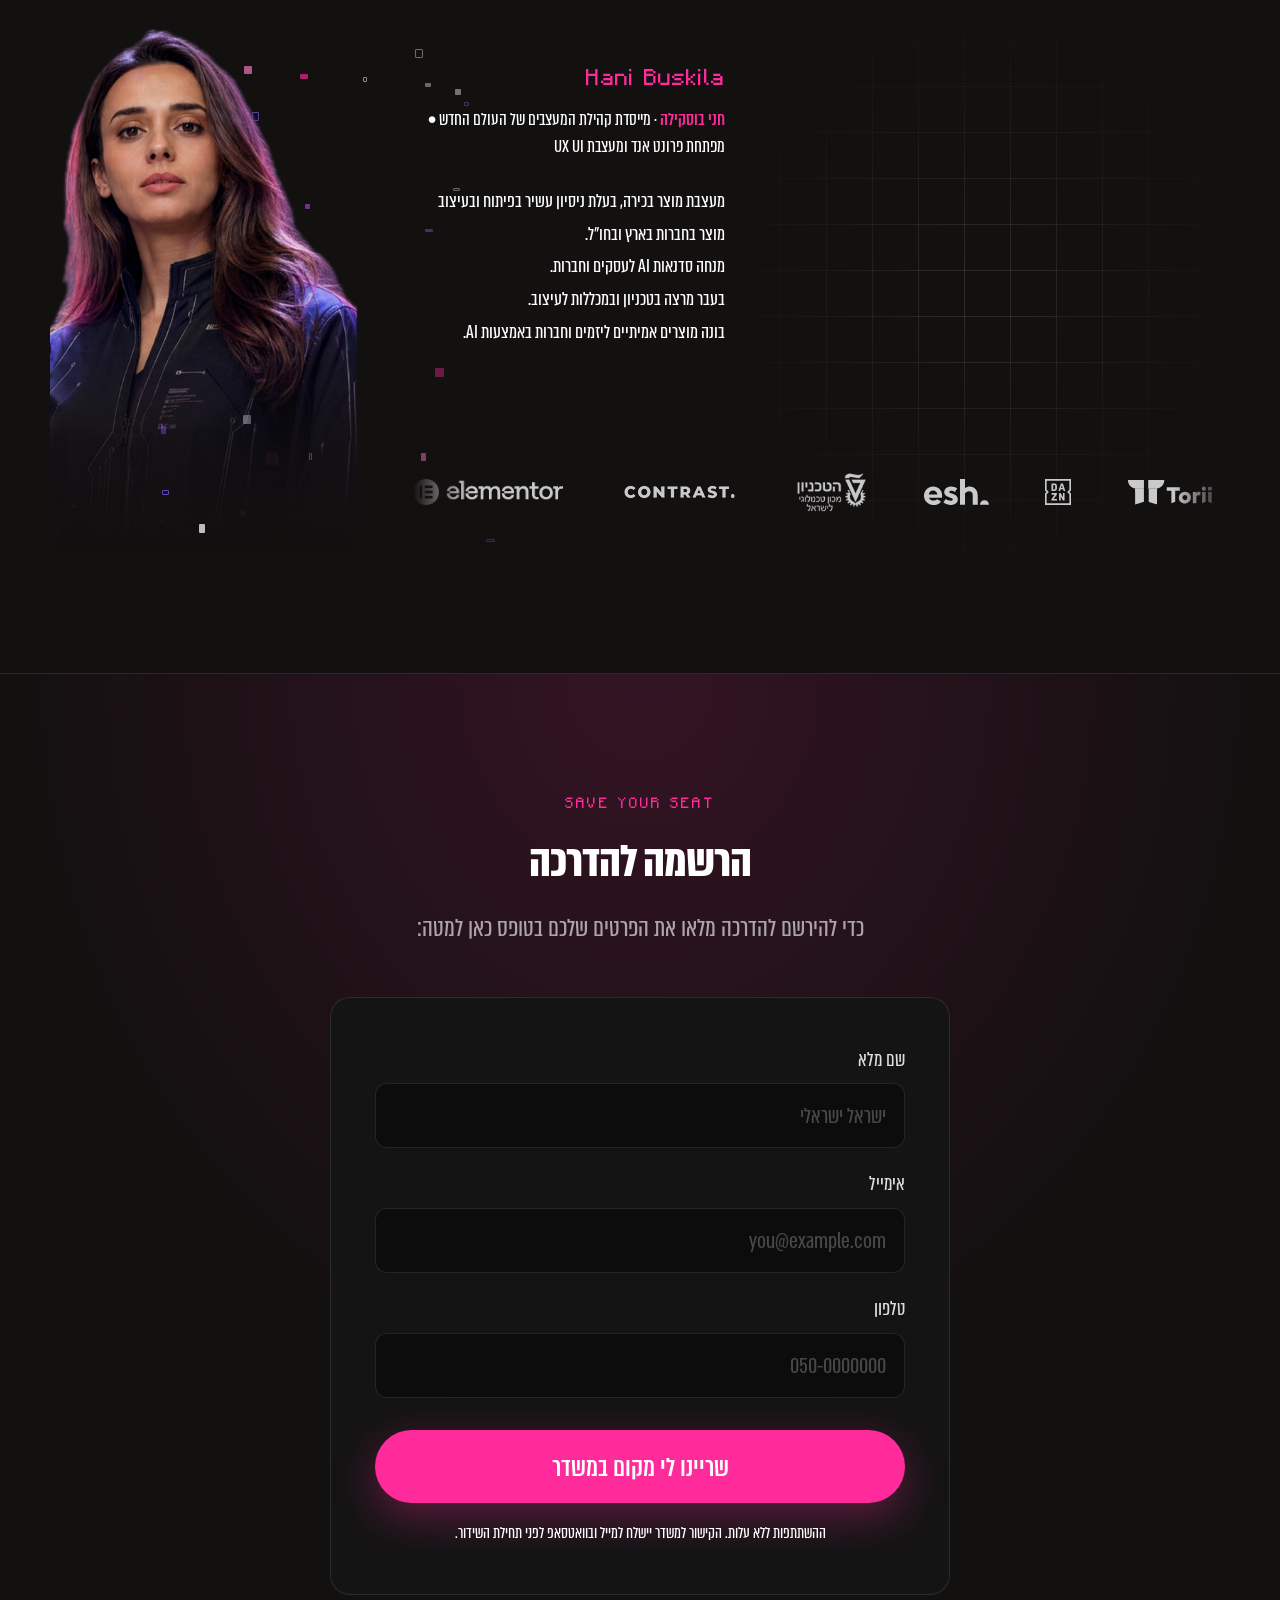
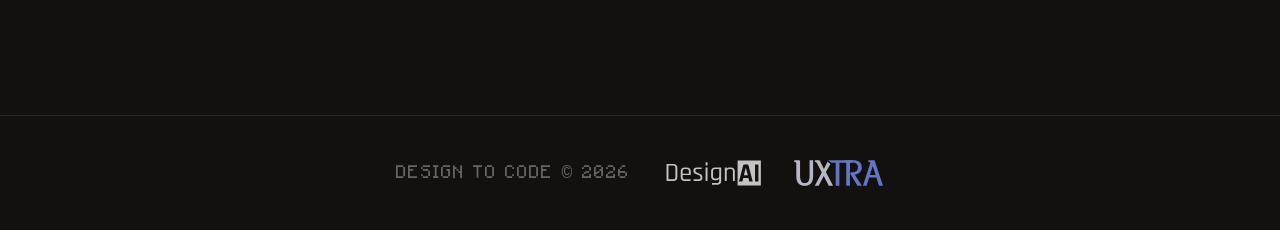
==== commit 1568335f: "Keep the signup button from hanging when Make or Brevo stalls Co-Authored-By: Claude Opus 5.5 (1M co" ====
--- a/index.html
+++ b/index.html
@@ -2264,14 +2264,44 @@
           campaign:  CAMPAIGN
         });
 
-        fetch(MAKE_WEBHOOK, {
-          method: 'POST',
-          headers: { 'Content-Type': 'application/x-www-form-urlencoded;charset=UTF-8' },
-          body: body.toString()
-        }).then(function (res) {
-          if (!res.ok) throw new Error('Make responded ' + res.status);
+        // On 27.10 Brevo hung for 25s at a time and Make passed the failure
+        // back, so people stared at "שומרים…" and then got an error. Each try
+        // now has a hard deadline, a failed try is retried once on its own,
+        // and the button says so instead of looking frozen.
+        var ATTEMPT_MS = 30000;
+        var slow = setTimeout(function () {
+          button.textContent = 'עוד רגע, ממשיכים לשמור…';
+        }, 8000);
+
+        function send(attempt) {
+          var ctrl = 'AbortController' in window ? new AbortController() : null;
+          var timer = ctrl && setTimeout(function () { ctrl.abort(); }, ATTEMPT_MS);
+
+          return fetch(MAKE_WEBHOOK, {
+            method: 'POST',
+            headers: { 'Content-Type': 'application/x-www-form-urlencoded;charset=UTF-8' },
+            body: body.toString(),
+            signal: ctrl ? ctrl.signal : undefined
+          }).then(function (res) {
+            clearTimeout(timer);
+            if (!res.ok) throw new Error('Make responded ' + res.status);
+          }, function (err) {
+            clearTimeout(timer);
+            throw err;
+          }).catch(function (err) {
+            if (attempt > 1) throw err;
+            return new Promise(function (r) { setTimeout(r, 1500); })
+              .then(function () { return send(attempt + 1); });
+          });
+        }
+
+        send(1).then(function () {
+          clearTimeout(slow);
           window.location.href = form.dataset.redirect;
-        }).catch(failed);
+        }).catch(function () {
+          clearTimeout(slow);
+          failed();
+        });
       });
     })();
 
